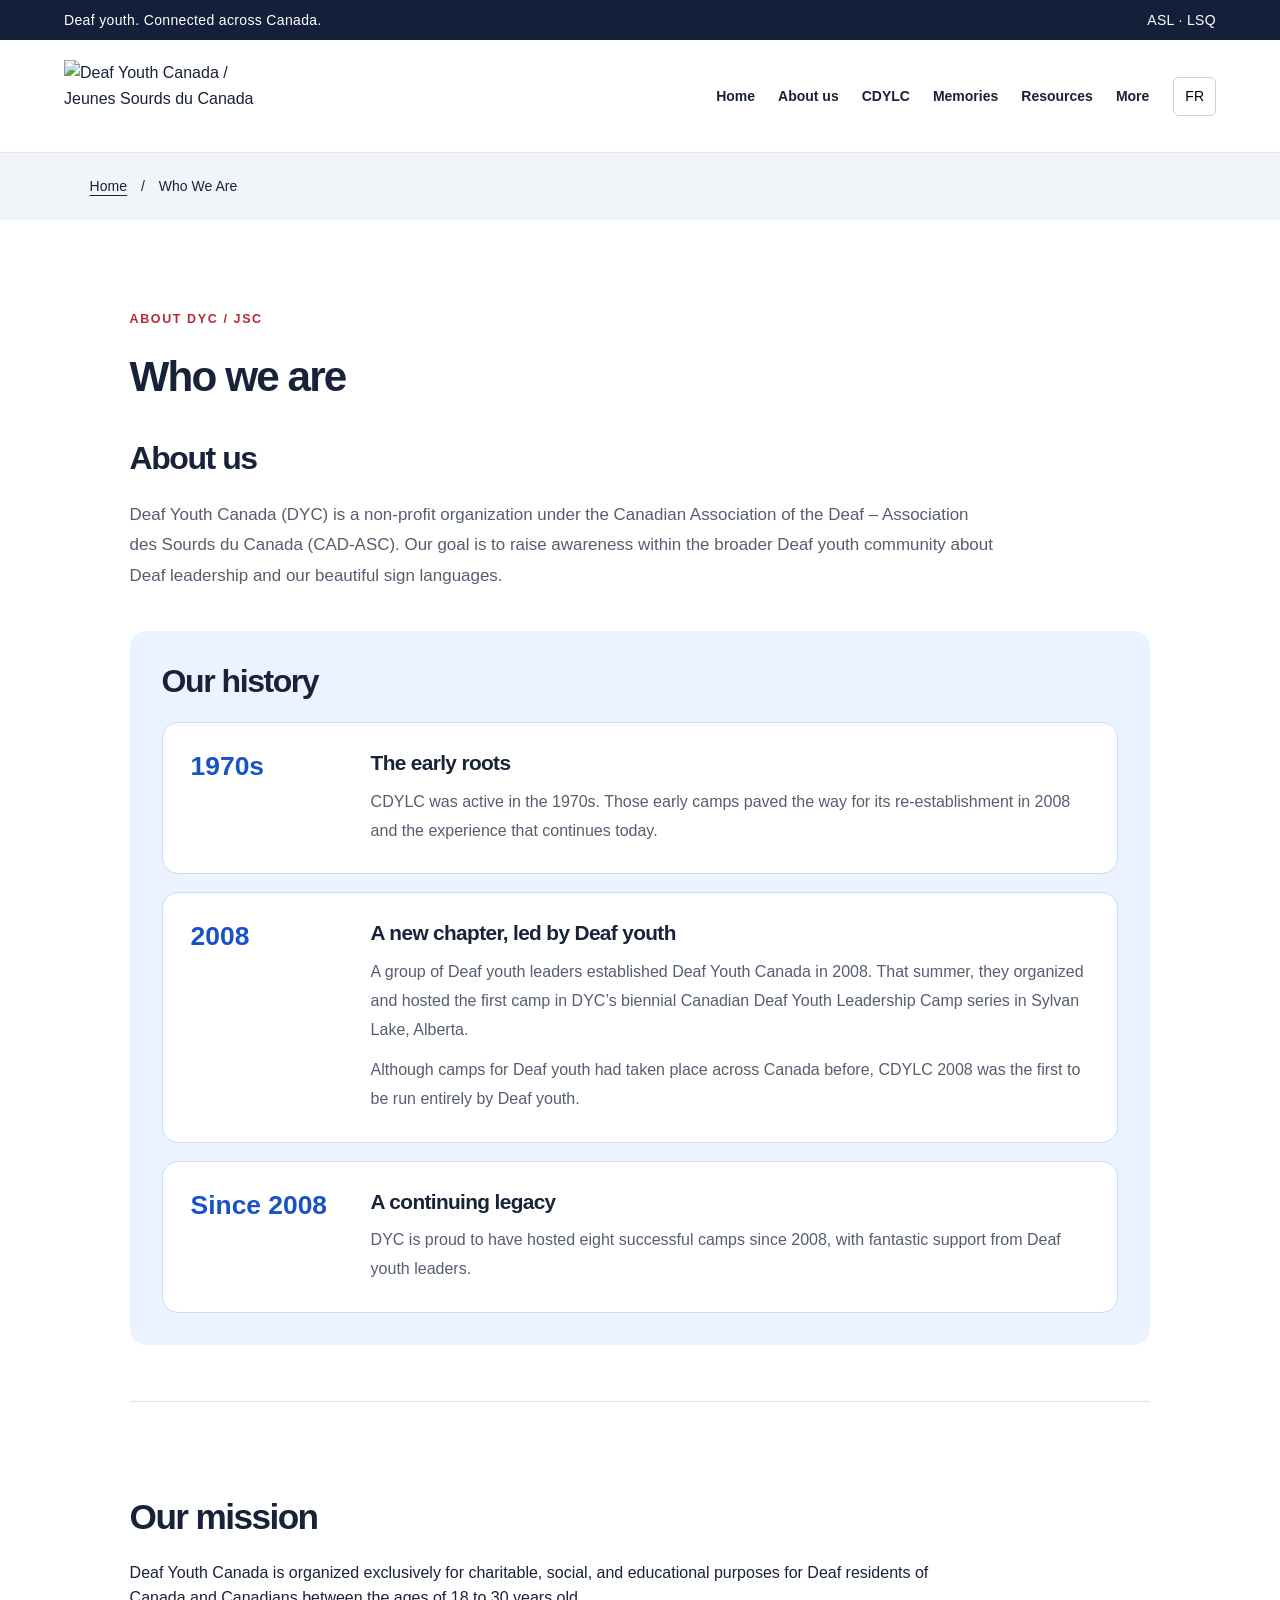
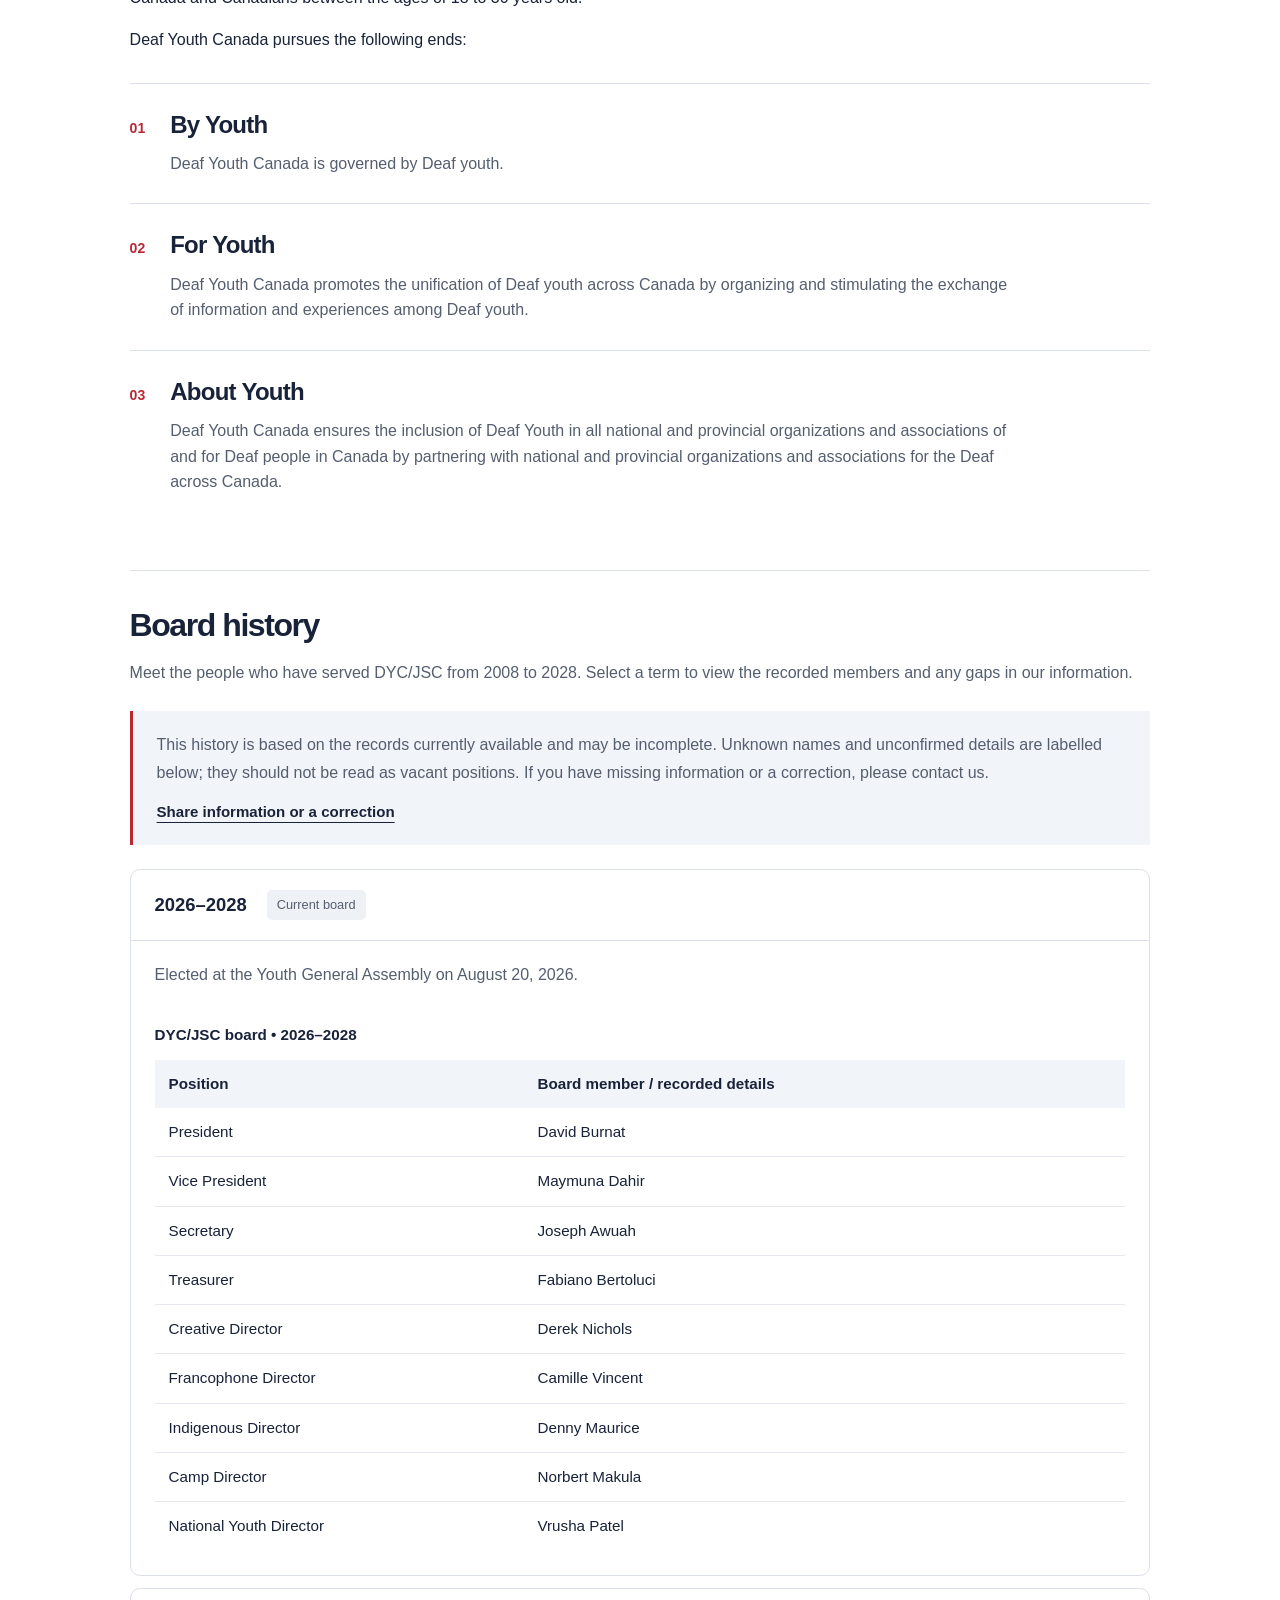
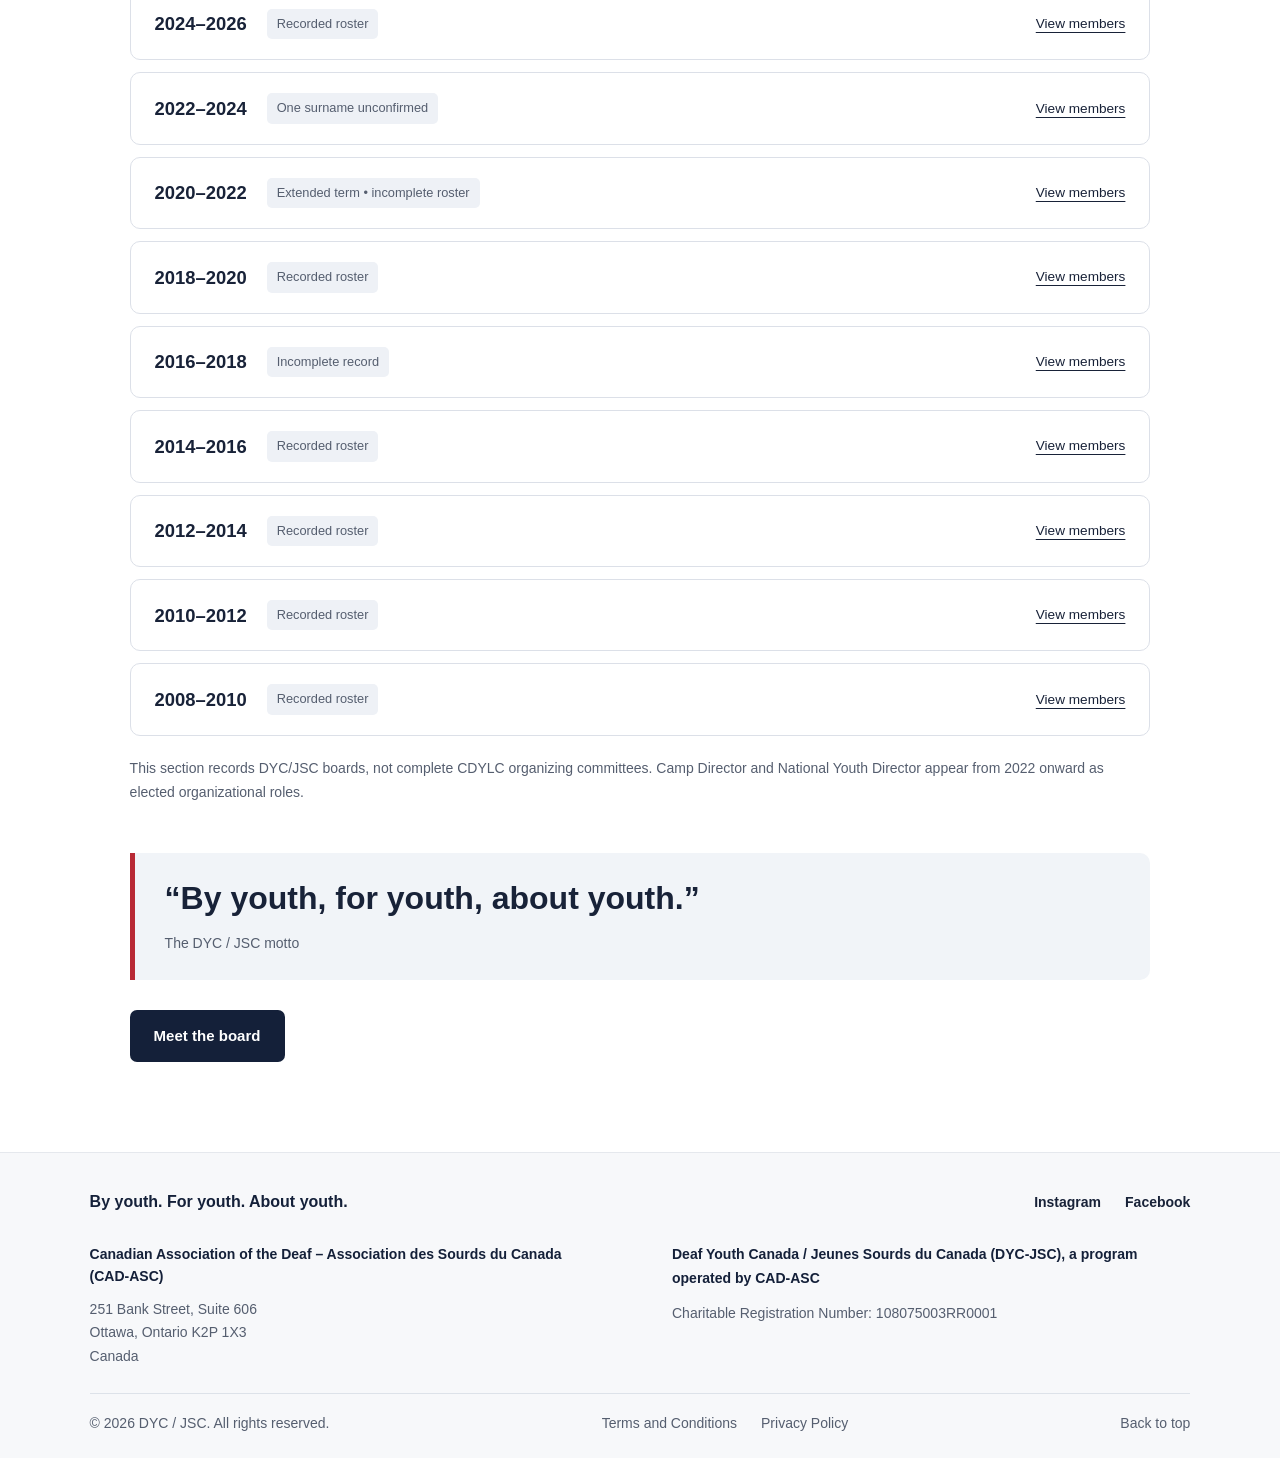
==== about.html @ a0d8c00a "Move mission above board history" ====
<!doctype html><html lang="en"><head><meta charset="utf-8"><meta name="viewport" content="width=device-width,initial-scale=1"><title>Who We Are | DYC / JSC</title><meta name="description" content="By youth. For youth. About youth. Connect with Deaf Youth Canada / Jeunes Sourds du Canada."><link rel="icon" type="image/png" href="favicon.png"><link rel="stylesheet" href="style.css?v=responsive-3"><script src="app.js" defer></script><link rel="stylesheet" href="board-history.css?v=1"></head><body data-title-en="Who We Are | DYC / JSC" data-title-fr="Qui nous sommes | DYC / JSC">
<a class="skip" href="#main" data-en="Skip to content" data-fr="Aller au contenu">Skip to content</a>
<div class="topline"><span data-en="Deaf youth. Connected across Canada." data-fr="Les jeunes Sourds. Unis partout au Canada.">Deaf youth. Connected across Canada.</span><span>ASL · LSQ</span></div>
<header><a class="brand" href="index.html" aria-label="DYC / JSC home"><img src="assets/logo.png" alt="Deaf Youth Canada / Jeunes Sourds du Canada" width="1013" height="347"></a><button class="menu" aria-expanded="false" aria-controls="nav" data-en="Menu" data-fr="Menu">Menu</button><nav id="nav"><a href="index.html" data-en="Home" data-fr="Accueil">Home</a><div class="about-dropdown"><button class="about-toggle" type="button" aria-expanded="false" aria-controls="about-submenu"><span data-en="About us" data-fr="À propos">About us</span></button><div id="about-submenu" class="about-submenu" hidden><a href="about.html" aria-current="page" data-en="Who We Are" data-fr="Qui nous sommes">Who We Are</a><a href="bylaws.html" data-en="Bylaws" data-fr="Règlements">Bylaws</a><a href="board.html" data-en="Board" data-fr="Conseil">Board</a></div></div><a href="cdylc.html" data-en="CDYLC" data-fr="CLJSC">CDYLC</a><a href="memories.html" data-en="Memories" data-fr="Souvenirs">Memories</a><a href="resources.html" data-en="Resources" data-fr="Ressources">Resources</a><div class="about-dropdown"><button class="about-toggle" type="button" aria-expanded="false" aria-controls="more-submenu"><span data-en="More" data-fr="Plus">More</span></button><div id="more-submenu" class="about-submenu" hidden><a href="get-involved.html" data-en="Get Involved" data-fr="Participer">Get Involved</a><a href="membership.html" data-en="Become a Member" data-fr="Devenir membre">Become a Member</a><a href="contact.html" data-en="Contact Us" data-fr="Nous joindre">Contact Us</a></div></div></nav><button id="language" aria-label="Afficher le site en français">FR</button></header>
<main id="main"><div class="breadcrumb"><a href="index.html" data-en="Home" data-fr="Accueil">Home</a><span aria-hidden="true">/</span><span data-en="Who We Are" data-fr="Qui nous sommes">Who We Are</span></div><section id="about" class="section who-page"><div class="section-heading"><p class="eyebrow" data-en="ABOUT DYC / JSC" data-fr="À PROPOS DE DYC / JSC">ABOUT DYC / JSC</p><h1 class="page-title" data-en="Who we are" data-fr="Qui nous sommes">Who we are</h1></div><section class="who-overview"><h2 data-en="About us" data-fr="À propos de nous">About us</h2><p data-en="Deaf Youth Canada (DYC) is a non-profit organization under the Canadian Association of the Deaf – Association des Sourds du Canada (CAD-ASC). Our goal is to raise awareness within the broader Deaf youth community about Deaf leadership and our beautiful sign languages." data-fr="Jeunes Sourds du Canada (JSC) est une organisation à but non lucratif rattachée à l’Association des Sourds du Canada – Canadian Association of the Deaf (ASC-CAD). Notre objectif est de sensibiliser la communauté des jeunes Sourds au leadership sourd et à nos belles langues des signes.">Deaf Youth Canada (DYC) is a non-profit organization under the Canadian Association of the Deaf – Association des Sourds du Canada (CAD-ASC). Our goal is to raise awareness within the broader Deaf youth community about Deaf leadership and our beautiful sign languages.</p></section><section class="who-history history-timeline"><h2 data-en="Our history" data-fr="Notre histoire">Our history</h2><div class="history-entries"><article class="history-entry"><div class="history-date" data-en="1970s" data-fr="Années 1970">1970s</div><div><h3 data-en="The early roots" data-fr="Les premières racines">The early roots</h3><p data-en="CDYLC was active in the 1970s. Those early camps paved the way for its re-establishment in 2008 and the experience that continues today." data-fr="Le CLJSC était actif dans les années 1970. Ces premiers camps ont ouvert la voie à son rétablissement en 2008 et à l’expérience qui se poursuit aujourd’hui.">CDYLC was active in the 1970s. Those early camps paved the way for its re-establishment in 2008 and the experience that continues today.</p></div></article><article class="history-entry"><div class="history-date" data-en="2008" data-fr="2008">2008</div><div><h3 data-en="A new chapter, led by Deaf youth" data-fr="Un nouveau chapitre, dirigé par les jeunes Sourds">A new chapter, led by Deaf youth</h3><p data-en="A group of Deaf youth leaders established Deaf Youth Canada in 2008. That summer, they organized and hosted the first camp in DYC’s biennial Canadian Deaf Youth Leadership Camp series in Sylvan Lake, Alberta." data-fr="Un groupe de jeunes leaders sourds a fondé Jeunes Sourds du Canada en 2008. Cet été-là, ils ont organisé et accueilli le premier camp de la série biennale du Camp de leadership des jeunes sourds du Canada de JSC à Sylvan Lake, en Alberta.">A group of Deaf youth leaders established Deaf Youth Canada in 2008. That summer, they organized and hosted the first camp in DYC’s biennial Canadian Deaf Youth Leadership Camp series in Sylvan Lake, Alberta.</p><p data-en="Although camps for Deaf youth had taken place across Canada before, CDYLC 2008 was the first to be run entirely by Deaf youth." data-fr="Bien que des camps pour les jeunes Sourds aient déjà eu lieu au Canada, le CLJSC 2008 a été le premier à être entièrement organisé par des jeunes Sourds.">Although camps for Deaf youth had taken place across Canada before, CDYLC 2008 was the first to be run entirely by Deaf youth.</p></div></article><article class="history-entry"><div class="history-date" data-en="Since 2008" data-fr="Depuis 2008">Since 2008</div><div><h3 data-en="A continuing legacy" data-fr="Un héritage qui se poursuit">A continuing legacy</h3><p data-en="DYC is proud to have hosted eight successful camps since 2008, with fantastic support from Deaf youth leaders." data-fr="JSC est fier d’avoir organisé huit camps réussis depuis 2008, avec le soutien fantastique de jeunes leaders sourds.">DYC is proud to have hosted eight successful camps since 2008, with fantastic support from Deaf youth leaders.</p></div></article></div></section><section id="mission" class="who-mission" aria-labelledby="mission-heading"><div class="mission-statement"><h2 id="mission-heading" data-en="Our mission" data-fr="Notre mission">Our mission</h2><p data-en="Deaf Youth Canada is organized exclusively for charitable, social, and educational purposes for Deaf residents of Canada and Canadians between the ages of 18 to 30 years old." data-fr="Les Jeunes Sourds du Canada est organisé exclusivement pour à des fins caritatives, sociales et éducatives pour les résidents sourds du Canada et les Canadiens âgés de 18 à 30 ans.">Deaf Youth Canada is organized exclusively for charitable, social, and educational purposes for Deaf residents of Canada and Canadians between the ages of 18 to 30 years old.</p><p data-en="Deaf Youth Canada pursues the following ends:" data-fr="Les Jeunes Sourds du Canada a comme objectifs les suivants :">Deaf Youth Canada pursues the following ends:</p></div><div class="mission-pillars"><article><span class="number">01</span><div><h3 data-en="By Youth" data-fr="Par les jeunes">By Youth</h3><p data-en="Deaf Youth Canada is governed by Deaf youth." data-fr="Jeunes Sourds du Canada est gouverné par les jeunes sourds.">Deaf Youth Canada is governed by Deaf youth.</p></div></article><article><span class="number">02</span><div><h3 data-en="For Youth" data-fr="Pour les jeunes">For Youth</h3><p data-en="Deaf Youth Canada promotes the unification of Deaf youth across Canada by organizing and stimulating the exchange of information and experiences among Deaf youth." data-fr="Jeunes Sourds du Canada encourage l’unification des jeunes sourds à travers le Canada en organisant et en stimulant l’échange d’informations et d’expériences chez les jeunes sourds.">Deaf Youth Canada promotes the unification of Deaf youth across Canada by organizing and stimulating the exchange of information and experiences among Deaf youth.</p></div></article><article><span class="number">03</span><div><h3 data-en="About Youth" data-fr="À propos des jeunes">About Youth</h3><p data-en="Deaf Youth Canada ensures the inclusion of Deaf Youth in all national and provincial organizations and associations of and for Deaf people in Canada by partnering with national and provincial organizations and associations for the Deaf across Canada." data-fr="Jeunes Sourds du Canada assure l’inclusion des jeunes sourds dans toutes les organisations et associations nationales et provinciales de et pour les personnes sourdes au Canada en s’associant avec des organisations et associations nationales et provinciales pour les sourds à travers le Canada.">Deaf Youth Canada ensures the inclusion of Deaf Youth in all national and provincial organizations and associations of and for Deaf people in Canada by partnering with national and provincial organizations and associations for the Deaf across Canada.</p></div></article></div></section><section id="board-history" class="board-history" aria-labelledby="board-history-heading"><h2 id="board-history-heading" data-en="Board history" data-fr="Historique du conseil">Board history</h2><p  data-en="Meet the people who have served DYC/JSC from 2008 to 2028. Select a term to view the recorded members and any gaps in our information." data-fr="Découvrez les personnes qui ont siégé au conseil de DYC/JSC de 2008 à 2028. Sélectionnez un mandat pour consulter les noms consignés et les renseignements manquants.">Meet the people who have served DYC/JSC from 2008 to 2028. Select a term to view the recorded members and any gaps in our information.</p><div class="board-history-note"><p  data-en="This history is based on the records currently available and may be incomplete. Unknown names and unconfirmed details are labelled below; they should not be read as vacant positions. If you have missing information or a correction, please contact us." data-fr="Cet historique repose sur les documents actuellement disponibles et peut être incomplet. Les noms inconnus et les détails à confirmer sont indiqués ci-dessous; ils ne signifient pas que les postes étaient vacants. Si vous avez des renseignements à ajouter ou une correction à proposer, veuillez nous joindre.">This history is based on the records currently available and may be incomplete. Unknown names and unconfirmed details are labelled below; they should not be read as vacant positions. If you have missing information or a correction, please contact us.</p><a class="text-link" href="contact.html" data-en="Share information or a correction" data-fr="Transmettre des renseignements ou une correction">Share information or a correction</a></div><div class="board-terms"><details class="board-term" open><summary><span class="board-term-year">2026–2028</span><span class="board-term-status" data-en="Current board" data-fr="Conseil actuel">Current board</span><span class="board-term-action" data-en="View members" data-fr="Voir les membres">View members</span></summary><div class="board-term-content"><p class="board-term-note" data-en="Elected at the Youth General Assembly on August 20, 2026." data-fr="Conseil élu à l’assemblée générale des jeunes du 20 août 2026.">Elected at the Youth General Assembly on August 20, 2026.</p><table><caption><span  data-en="DYC/JSC board • 2026–2028" data-fr="Conseil de DYC/JSC • 2026–2028">DYC/JSC board • 2026–2028</span></caption><thead><tr><th scope="col" data-en="Position" data-fr="Fonction">Position</th><th scope="col" data-en="Board member / recorded details" data-fr="Membre du conseil / renseignements consignés">Board member / recorded details</th></tr></thead><tbody><tr><th scope="row" data-en="President" data-fr="Présidence">President</th><td>David Burnat</td></tr><tr><th scope="row" data-en="Vice President" data-fr="Vice-présidence">Vice President</th><td>Maymuna Dahir</td></tr><tr><th scope="row" data-en="Secretary" data-fr="Secrétariat">Secretary</th><td>Joseph Awuah</td></tr><tr><th scope="row" data-en="Treasurer" data-fr="Trésorerie">Treasurer</th><td>Fabiano Bertoluci</td></tr><tr><th scope="row" data-en="Creative Director" data-fr="Direction de la création">Creative Director</th><td>Derek Nichols</td></tr><tr><th scope="row" data-en="Francophone Director" data-fr="Direction francophone">Francophone Director</th><td>Camille Vincent</td></tr><tr><th scope="row" data-en="Indigenous Director" data-fr="Direction autochtone">Indigenous Director</th><td>Denny Maurice</td></tr><tr><th scope="row" data-en="Camp Director" data-fr="Direction du camp">Camp Director</th><td>Norbert Makula</td></tr><tr><th scope="row" data-en="National Youth Director" data-fr="Direction nationale de la jeunesse">National Youth Director</th><td>Vrusha Patel</td></tr></tbody></table></div></details>
<details class="board-term"><summary><span class="board-term-year">2024–2026</span><span class="board-term-status" data-en="Recorded roster" data-fr="Composition consignée">Recorded roster</span><span class="board-term-action" data-en="View members" data-fr="Voir les membres">View members</span></summary><div class="board-term-content"><table><caption><span  data-en="DYC/JSC board • 2024–2026" data-fr="Conseil de DYC/JSC • 2024–2026">DYC/JSC board • 2024–2026</span></caption><thead><tr><th scope="col" data-en="Position" data-fr="Fonction">Position</th><th scope="col" data-en="Board member / recorded details" data-fr="Membre du conseil / renseignements consignés">Board member / recorded details</th></tr></thead><tbody><tr><th scope="row" data-en="President" data-fr="Présidence">President</th><td>Michael J. Samakayi</td></tr><tr><th scope="row" data-en="Vice President" data-fr="Vice-présidence">Vice President</th><td>Roman Skliar</td></tr><tr><th scope="row" data-en="Secretary" data-fr="Secrétariat">Secretary</th><td>Kari McMinn</td></tr><tr><th scope="row" data-en="Treasurer" data-fr="Trésorerie">Treasurer</th><td>Dawn-Rayne Pachanos</td></tr><tr><th scope="row" data-en="Creative Director" data-fr="Direction de la création">Creative Director</th><td>Kristina Duong</td></tr><tr><th scope="row" data-en="Francophone Director" data-fr="Direction francophone">Francophone Director</th><td>Rosalie Labelle</td></tr><tr><th scope="row" data-en="Indigenous Director" data-fr="Direction autochtone">Indigenous Director</th><td>Chad Wolfe</td></tr><tr><th scope="row" data-en="Camp Director" data-fr="Direction du camp">Camp Director</th><td>David Burnat</td></tr><tr><th scope="row" data-en="National Youth Director" data-fr="Direction nationale de la jeunesse">National Youth Director</th><td>Lenesha Hall</td></tr></tbody></table></div></details>
<details class="board-term"><summary><span class="board-term-year">2022–2024</span><span class="board-term-status" data-en="One surname unconfirmed" data-fr="Un nom de famille à confirmer">One surname unconfirmed</span><span class="board-term-action" data-en="View members" data-fr="Voir les membres">View members</span></summary><div class="board-term-content"><p class="board-term-note" data-en="Elected at the Youth General Assembly held in two parts on July 29 and August 28, 2022. Jenny H.’s full surname remains unconfirmed in the election record reviewed." data-fr="Conseil élu à l’assemblée générale des jeunes tenue en deux parties, les 29 juillet et 28 août 2022. Le nom de famille complet de Jenny H. reste à confirmer dans le compte rendu électoral consulté.">Elected at the Youth General Assembly held in two parts on July 29 and August 28, 2022. Jenny H.’s full surname remains unconfirmed in the election record reviewed.</p><table><caption><span  data-en="DYC/JSC board • 2022–2024" data-fr="Conseil de DYC/JSC • 2022–2024">DYC/JSC board • 2022–2024</span></caption><thead><tr><th scope="col" data-en="Position" data-fr="Fonction">Position</th><th scope="col" data-en="Board member / recorded details" data-fr="Membre du conseil / renseignements consignés">Board member / recorded details</th></tr></thead><tbody><tr><th scope="row" data-en="President" data-fr="Présidence">President</th><td>Dawn-Rayne Pachanos</td></tr><tr><th scope="row" data-en="Vice President" data-fr="Vice-présidence">Vice President</th><td>Judyta Szacilowski</td></tr><tr><th scope="row" data-en="Secretary" data-fr="Secrétariat">Secretary</th><td  data-en="Jenny H. — full surname unknown" data-fr="Jenny H. — nom de famille complet inconnu">Jenny H. — full surname unknown</td></tr><tr><th scope="row" data-en="Treasurer" data-fr="Trésorerie">Treasurer</th><td>Kamil Burnat</td></tr><tr><th scope="row" data-en="Creative Director" data-fr="Direction de la création">Creative Director</th><td>Carlisle Robinson</td></tr><tr><th scope="row" data-en="Francophone Director" data-fr="Direction francophone">Francophone Director</th><td>Jeremy Locas</td></tr><tr><th scope="row" data-en="Indigenous Director" data-fr="Direction autochtone">Indigenous Director</th><td>Harley Thunder</td></tr><tr><th scope="row" data-en="Camp Director" data-fr="Direction du camp">Camp Director</th><td>Justyna Grela</td></tr><tr><th scope="row" data-en="National Youth Director" data-fr="Direction nationale de la jeunesse">National Youth Director</th><td>Stephanie Lamy-Therrien</td></tr></tbody></table></div></details>
<details class="board-term"><summary><span class="board-term-year">2020–2022</span><span class="board-term-status" data-en="Extended term • incomplete roster" data-fr="Mandat prolongé • liste incomplète">Extended term • incomplete roster</span><span class="board-term-action" data-en="View members" data-fr="Voir les membres">View members</span></summary><div class="board-term-content"><p class="board-term-note" data-en="The 2018 board’s term was extended in June 2020 after the camp was postponed during COVID-19. These are documented changes, not a newly elected 2020 roster. The 2022 summary mentions five active directors and one inactive director without restating every name." data-fr="Le mandat du conseil élu en 2018 a été prolongé en juin 2020 après le report du camp pendant la pandémie de COVID-19. Il s’agit de changements documentés, et non d’un nouveau conseil élu en 2020. Le résumé de 2022 mentionne cinq membres actifs et une membre inactive sans reprendre tous les noms.">The 2018 board’s term was extended in June 2020 after the camp was postponed during COVID-19. These are documented changes, not a newly elected 2020 roster. The 2022 summary mentions five active directors and one inactive director without restating every name.</p><table><caption><span  data-en="DYC/JSC board • 2020–2022" data-fr="Conseil de DYC/JSC • 2020–2022">DYC/JSC board • 2020–2022</span></caption><thead><tr><th scope="col" data-en="Position" data-fr="Fonction">Position</th><th scope="col" data-en="Board member / recorded details" data-fr="Membre du conseil / renseignements consignés">Board member / recorded details</th></tr></thead><tbody><tr><th scope="row" data-en="Francophone Director" data-fr="Direction francophone">Francophone Director</th><td  data-en="Rosalie Labelle — resigned July 2020" data-fr="Rosalie Labelle — démission en juillet 2020">Rosalie Labelle — resigned July 2020</td></tr><tr><th scope="row" data-en="Interim Vice President" data-fr="Vice-présidence par intérim">Interim Vice President</th><td  data-en="Evan Husack — appointed October 20, 2021" data-fr="Evan Husack — nomination le 20 octobre 2021">Evan Husack — appointed October 20, 2021</td></tr><tr><th scope="row" data-en="LSQ Director" data-fr="Direction LSQ">LSQ Director</th><td  data-en="Caitlin Haist — recorded as inactive; resigned before CDYLC 2022" data-fr="Caitlin Haist — indiquée comme inactive; démission avant le CLJSC 2022">Caitlin Haist — recorded as inactive; resigned before CDYLC 2022</td></tr><tr><th scope="row" data-en="Other board members" data-fr="Autres membres du conseil">Other board members</th><td  data-en="Full active roster not confirmed in the available summary" data-fr="Liste complète des membres actifs non confirmée dans le résumé disponible">Full active roster not confirmed in the available summary</td></tr></tbody></table></div></details>
<details class="board-term"><summary><span class="board-term-year">2018–2020</span><span class="board-term-status" data-en="Recorded roster" data-fr="Composition consignée">Recorded roster</span><span class="board-term-action" data-en="View members" data-fr="Voir les membres">View members</span></summary><div class="board-term-content"><p class="board-term-note" data-en="Elected at the July 2018 Youth General Meeting during CDYLC in Saskatchewan." data-fr="Conseil élu à l’assemblée générale des jeunes de juillet 2018, pendant le CLJSC en Saskatchewan.">Elected at the July 2018 Youth General Meeting during CDYLC in Saskatchewan.</p><table><caption><span  data-en="DYC/JSC board • 2018–2020" data-fr="Conseil de DYC/JSC • 2018–2020">DYC/JSC board • 2018–2020</span></caption><thead><tr><th scope="col" data-en="Position" data-fr="Fonction">Position</th><th scope="col" data-en="Board member / recorded details" data-fr="Membre du conseil / renseignements consignés">Board member / recorded details</th></tr></thead><tbody><tr><th scope="row" data-en="President" data-fr="Présidence">President</th><td>Kamil Burnat</td></tr><tr><th scope="row" data-en="Vice President" data-fr="Vice-présidence">Vice President</th><td>Wyatt Scott</td></tr><tr><th scope="row" data-en="Secretary" data-fr="Secrétariat">Secretary</th><td>Stephanie Lamy-Therrien</td></tr><tr><th scope="row" data-en="Treasurer" data-fr="Trésorerie">Treasurer</th><td>Michelle Chung</td></tr><tr><th scope="row" data-en="Public Relations Director" data-fr="Direction des relations publiques">Public Relations Director</th><td>Kashif Ahmed Bin Arif</td></tr><tr><th scope="row" data-en="Francophone Director" data-fr="Direction francophone">Francophone Director</th><td>Rosalie Labelle</td></tr></tbody></table></div></details>
<details class="board-term"><summary><span class="board-term-year">2016–2018</span><span class="board-term-status" data-en="Incomplete record" data-fr="Renseignements incomplets">Incomplete record</span><span class="board-term-action" data-en="View members" data-fr="Voir les membres">View members</span></summary><div class="board-term-content"><p class="board-term-note" data-en="The early-term presidency and remaining officers have not yet been securely identified. Unknown does not mean that a position was vacant." data-fr="La présidence du début du mandat et les autres membres du conseil n’ont pas encore été identifiés avec certitude. Un nom inconnu ne signifie pas que le poste était vacant.">The early-term presidency and remaining officers have not yet been securely identified. Unknown does not mean that a position was vacant.</p><table><caption><span  data-en="DYC/JSC board • 2016–2018" data-fr="Conseil de DYC/JSC • 2016–2018">DYC/JSC board • 2016–2018</span></caption><thead><tr><th scope="col" data-en="Position" data-fr="Fonction">Position</th><th scope="col" data-en="Board member / recorded details" data-fr="Membre du conseil / renseignements consignés">Board member / recorded details</th></tr></thead><tbody><tr><th scope="row" data-en="President" data-fr="Présidence">President</th><td  data-en="Unknown — earlier part of the term, before February 2017" data-fr="Nom inconnu — début du mandat, avant février 2017">Unknown — earlier part of the term, before February 2017</td></tr><tr><th scope="row" data-en="President" data-fr="Présidence">President</th><td  data-en="Willow Schultz — February 2017 to July 2018" data-fr="Willow Schultz — de février 2017 à juillet 2018">Willow Schultz — February 2017 to July 2018</td></tr><tr><th scope="row" data-en="Secretary" data-fr="Secrétariat">Secretary</th><td  data-en="Wyatt Scott — service recorded beginning in 2016" data-fr="Wyatt Scott — fonctions consignées à partir de 2016">Wyatt Scott — service recorded beginning in 2016</td></tr><tr><th scope="row" data-en="Other board members" data-fr="Autres membres du conseil">Other board members</th><td  data-en="Unknown — names and positions not yet confirmed" data-fr="Noms inconnus — noms et fonctions à confirmer">Unknown — names and positions not yet confirmed</td></tr></tbody></table></div></details>
<details class="board-term"><summary><span class="board-term-year">2014–2016</span><span class="board-term-status" data-en="Recorded roster" data-fr="Composition consignée">Recorded roster</span><span class="board-term-action" data-en="View members" data-fr="Voir les membres">View members</span></summary><div class="board-term-content"><p class="board-term-note" data-en="This six-person roster follows the archived official DYC board page for 2014–2016." data-fr="Cette liste de six personnes suit la page officielle archivée du conseil de DYC pour 2014–2016.">This six-person roster follows the archived official DYC board page for 2014–2016.</p><table><caption><span  data-en="DYC/JSC board • 2014–2016" data-fr="Conseil de DYC/JSC • 2014–2016">DYC/JSC board • 2014–2016</span></caption><thead><tr><th scope="col" data-en="Position" data-fr="Fonction">Position</th><th scope="col" data-en="Board member / recorded details" data-fr="Membre du conseil / renseignements consignés">Board member / recorded details</th></tr></thead><tbody><tr><th scope="row" data-en="President" data-fr="Présidence">President</th><td>Rylyn Lennox</td></tr><tr><th scope="row" data-en="Vice President" data-fr="Vice-présidence">Vice President</th><td>Jonathan Poulin-Desbiens</td></tr><tr><th scope="row" data-en="Secretary" data-fr="Secrétariat">Secretary</th><td>Colin Pearson</td></tr><tr><th scope="row" data-en="Treasurer" data-fr="Trésorerie">Treasurer</th><td>Graham Forsey</td></tr><tr><th scope="row" data-en="LSQ Outreach" data-fr="Rayonnement LSQ">LSQ Outreach</th><td>Jacinthe Gravel</td></tr><tr><th scope="row" data-en="Past President" data-fr="Présidence sortante">Past President</th><td>Christy Jeffery</td></tr></tbody></table></div></details>
<details class="board-term"><summary><span class="board-term-year">2012–2014</span><span class="board-term-status" data-en="Recorded roster" data-fr="Composition consignée">Recorded roster</span><span class="board-term-action" data-en="View members" data-fr="Voir les membres">View members</span></summary><div class="board-term-content"><p class="board-term-note" data-en="Historical names are retained as recorded: the 2008–2010 record uses “Amoretta Bartlett”; the 2012–2014 roster uses “Amorena Bartlett”." data-fr="Les noms historiques sont conservés tels qu’ils figurent dans les documents : « Amoretta Bartlett » pour 2008–2010 et « Amorena Bartlett » pour 2012–2014.">Historical names are retained as recorded: the 2008–2010 record uses “Amoretta Bartlett”; the 2012–2014 roster uses “Amorena Bartlett”.</p><table><caption><span  data-en="DYC/JSC board • 2012–2014" data-fr="Conseil de DYC/JSC • 2012–2014">DYC/JSC board • 2012–2014</span></caption><thead><tr><th scope="col" data-en="Position" data-fr="Fonction">Position</th><th scope="col" data-en="Board member / recorded details" data-fr="Membre du conseil / renseignements consignés">Board member / recorded details</th></tr></thead><tbody><tr><th scope="row" data-en="President" data-fr="Présidence">President</th><td>Christy Elliott</td></tr><tr><th scope="row" data-en="Vice President" data-fr="Vice-présidence">Vice President</th><td>Andrea Boundridge</td></tr><tr><th scope="row" data-en="Secretary" data-fr="Secrétariat">Secretary</th><td>Amorena Bartlett</td></tr><tr><th scope="row" data-en="Treasurer" data-fr="Trésorerie">Treasurer</th><td>Ryan Parkinson</td></tr><tr><th scope="row" data-en="Director of Public Relations" data-fr="Direction des relations publiques">Director of Public Relations</th><td>Michael Zagozdzon</td></tr><tr><th scope="row" data-en="Director of Francophones" data-fr="Direction des francophones">Director of Francophones</th><td>Rachel Filion</td></tr><tr><th scope="row" data-en="Past President" data-fr="Présidence sortante">Past President</th><td>Vance Youngs</td></tr></tbody></table></div></details>
<details class="board-term"><summary><span class="board-term-year">2010–2012</span><span class="board-term-status" data-en="Recorded roster" data-fr="Composition consignée">Recorded roster</span><span class="board-term-action" data-en="View members" data-fr="Voir les membres">View members</span></summary><div class="board-term-content"><table><caption><span  data-en="DYC/JSC board • 2010–2012" data-fr="Conseil de DYC/JSC • 2010–2012">DYC/JSC board • 2010–2012</span></caption><thead><tr><th scope="col" data-en="Position" data-fr="Fonction">Position</th><th scope="col" data-en="Board member / recorded details" data-fr="Membre du conseil / renseignements consignés">Board member / recorded details</th></tr></thead><tbody><tr><th scope="row" data-en="President" data-fr="Présidence">President</th><td>Vance Youngs</td></tr><tr><th scope="row" data-en="Vice President" data-fr="Vice-présidence">Vice President</th><td>Christy Elliott</td></tr><tr><th scope="row" data-en="Treasurer" data-fr="Trésorerie">Treasurer</th><td>David McGregor</td></tr><tr><th scope="row" data-en="Secretary" data-fr="Secrétariat">Secretary</th><td>Cynthia Benoit</td></tr><tr><th scope="row" data-en="Public Relations" data-fr="Relations publiques">Public Relations</th><td>Krishna Madaparthi</td></tr></tbody></table></div></details>
<details class="board-term"><summary><span class="board-term-year">2008–2010</span><span class="board-term-status" data-en="Recorded roster" data-fr="Composition consignée">Recorded roster</span><span class="board-term-action" data-en="View members" data-fr="Voir les membres">View members</span></summary><div class="board-term-content"><p class="board-term-note" data-en="Founding-era board. The first general meeting was held on July 19, 2008, in Sylvan Lake, Alberta." data-fr="Conseil de la période fondatrice. La première assemblée générale a eu lieu le 19 juillet 2008 à Sylvan Lake, en Alberta.">Founding-era board. The first general meeting was held on July 19, 2008, in Sylvan Lake, Alberta.</p><table><caption><span  data-en="DYC/JSC board • 2008–2010" data-fr="Conseil de DYC/JSC • 2008–2010">DYC/JSC board • 2008–2010</span></caption><thead><tr><th scope="col" data-en="Position" data-fr="Fonction">Position</th><th scope="col" data-en="Board member / recorded details" data-fr="Membre du conseil / renseignements consignés">Board member / recorded details</th></tr></thead><tbody><tr><th scope="row" data-en="President" data-fr="Présidence">President</th><td>Maud Girault</td></tr><tr><th scope="row" data-en="Vice President" data-fr="Vice-présidence">Vice President</th><td>Vance Youngs</td></tr><tr><th scope="row" data-en="Treasurer" data-fr="Trésorerie">Treasurer</th><td>Michael Stewart</td></tr><tr><th scope="row" data-en="Secretary" data-fr="Secrétariat">Secretary</th><td>Amoretta Bartlett</td></tr><tr><th scope="row" data-en="Public Relations" data-fr="Relations publiques">Public Relations</th><td>Erin Pranzl</td></tr><tr><th scope="row" data-en="LSQ Director" data-fr="Direction LSQ">LSQ Director</th><td>Julie Lafleur</td></tr><tr><th scope="row" data-en="CAD Representative" data-fr="Représentation auprès de l’ASC">CAD Representative</th><td>Megan Youngs</td></tr><tr><th scope="row" data-en="CDSA Representative" data-fr="Représentation auprès de l’ASSC">CDSA Representative</th><td>Roni McCarthy</td></tr><tr><th scope="row" data-en="CCSD Representative" data-fr="Représentation auprès de la SCSC">CCSD Representative</th><td  data-en="Vacant" data-fr="Poste vacant">Vacant</td></tr></tbody></table></div></details></div><p class="board-history-scope" data-en="This section records DYC/JSC boards, not complete CDYLC organizing committees. Camp Director and National Youth Director appear from 2022 onward as elected organizational roles." data-fr="Cette section présente les conseils de DYC/JSC, et non les comités organisateurs complets du CLJSC. La direction du camp et la direction nationale de la jeunesse y figurent à partir de 2022 à titre de fonctions élues de l’organisation.">This section records DYC/JSC boards, not complete CDYLC organizing committees. Camp Director and National Youth Director appear from 2022 onward as elected organizational roles.</p></section><blockquote class="who-motto"><p data-en="“By youth, for youth, about youth.”" data-fr="« Par les jeunes, pour les jeunes et à propos des jeunes. »">“By youth, for youth, about youth.”</p><cite data-en="The DYC / JSC motto" data-fr="La devise de DYC / JSC">The DYC / JSC motto</cite></blockquote><div class="actions"><a class="button navy" href="board.html" data-en="Meet the board" data-fr="Notre conseil">Meet the board</a></div></section></main>
<footer class="site-footer"><div class="footer-inner"><div class="footer-main"><div class="footer-identity"><p data-en="By youth. For youth. About youth." data-fr="Par, pour et à propos des jeunes.">By youth. For youth. About youth.</p><div class="footer-organization"><p class="footer-parent"><a class="cad-link" href="https://cad-asc.ca/">Canadian Association of the Deaf – Association des Sourds du Canada (CAD-ASC)</a></p><address class="footer-address"><span data-en="251 Bank Street, Suite 606" data-fr="251, rue Bank, bureau 606">251 Bank Street, Suite 606</span><br><span data-en="Ottawa, Ontario K2P 1X3" data-fr="Ottawa (Ontario) K2P 1X3">Ottawa, Ontario K2P 1X3</span><br>Canada</address><p class="charitable-registration"><span data-en="Deaf Youth Canada / Jeunes Sourds du Canada (DYC-JSC), a program operated by CAD-ASC" data-fr="Deaf Youth Canada / Jeunes Sourds du Canada (DYC-JSC), un programme géré par CAD-ASC">Deaf Youth Canada / Jeunes Sourds du Canada (DYC-JSC), a program operated by CAD-ASC</span><br><span data-en="Charitable Registration Number: 108075003RR0001" data-fr="Numéro d’enregistrement d’organisme de bienfaisance : 108075003RR0001">Charitable Registration Number: 108075003RR0001</span></p></div></div><div class="social-links" aria-label="Social media"><a href="https://www.instagram.com/dyc_jsc/" target="_blank" rel="noopener noreferrer">Instagram</a><a href="https://www.facebook.com/dyc.jsc/" target="_blank" rel="noopener noreferrer">Facebook</a></div></div><div class="footer-bottom"><span data-en="© 2026 DYC / JSC. All rights reserved." data-fr="© 2026 DYC / JSC. Tous droits réservés.">© 2026 DYC / JSC. All rights reserved.</span><div class="footer-policy-links"><a href="terms.html" data-en="Terms and Conditions" data-fr="Conditions d’utilisation">Terms and Conditions</a><a href="privacy.html" data-en="Privacy Policy" data-fr="Politique de confidentialité">Privacy Policy</a></div><a href="#" data-en="Back to top" data-fr="Retour en haut">Back to top</a></div></div></footer></body></html>
---- style.css ----
:root{--navy:#142039;--red:#b82935;--yellow:#ffdc60;--ink:#182238;--muted:#555e6f;--light:#f1f4f8}*{box-sizing:border-box}html{scroll-behavior:smooth;scroll-padding-top:110px}body{margin:0;color:var(--ink);background:#fff;font-family:Arial,Helvetica,sans-serif;font-size:16px;line-height:1.6}a{color:inherit}button{font:inherit;cursor:pointer}a,button{-webkit-tap-highlight-color:transparent}a:focus-visible,button:focus-visible{outline:3px solid #2472d6;outline-offset:5px}.skip{position:fixed;top:-80px;padding:15px;background:white;z-index:10}.skip:focus{top:0}.topline{background:var(--navy);color:#fff;padding:9px 5%;display:flex;justify-content:space-between;font-size:.875rem;letter-spacing:.025em}header{position:sticky;top:0;z-index:5;display:flex;align-items:center;gap:24px;padding:20px 5%;background:rgba(255,255,255,.98);border-bottom:1px solid #e5e8ed}.brand{display:flex;gap:15px;align-items:center;text-decoration:none;flex-shrink:0}.brand strong{font-size:1.65rem;letter-spacing:-1px}.brand strong span{color:var(--red)}.brand small{font-size:.75rem;line-height:1.35;border-left:1px solid #ccd0d9;padding-left:15px}nav{display:flex;gap:23px;align-items:center;margin-left:auto}nav a{text-decoration:none;font-size:.875rem;font-weight:bold}nav a:hover,.text-link:hover{color:var(--red)}.nav-contact{border-bottom:2px solid var(--red);padding:8px 0}#language{background:none;border:1px solid #cbd0da;border-radius:6px;padding:7px 11px;font-size:.875rem}.menu{display:none}.hero{display:grid;grid-template-columns:1fr 1fr;max-width:1500px;margin:auto;padding:64px 5% 66px;gap:5%}.eyebrow{font-size:.78rem;letter-spacing:.13em;font-weight:800;color:var(--red);margin:0 0 23px}h1{font-size:clamp(3.2rem,5.3vw,5.6rem);letter-spacing:-.055em;line-height:1.06;margin:0 0 24px;font-weight:800}h1 em{font-style:normal;color:var(--red)}.intro{font-size:1.12rem;line-height:1.7;max-width:445px;color:var(--muted)}.actions{display:flex;gap:24px;align-items:center;flex-wrap:wrap;margin-top:30px}.button{padding:14px 24px;border-radius:7px;text-decoration:none;display:inline-block;font-size:.94rem;font-weight:bold;transition:transform .2s}.button:hover{transform:translateY(-2px)}.red{background:var(--red);color:white}.navy{background:var(--navy);color:white}.yellow{background:var(--yellow);color:var(--navy)}.text-link{font-size:.94rem;font-weight:bold;text-underline-offset:5px}.hero-note{display:flex;align-items:center;gap:12px;margin-top:40px;font-size:.875rem;color:var(--muted)}.short-line{width:30px;height:3px;background:var(--red)}.hero-image{margin:0;position:relative;border-radius:100px 14px 14px 14px;overflow:hidden;min-height:520px;background:var(--navy)}.hero-image>img{width:100%;height:100%;position:absolute;object-fit:cover;object-position:54% center}.hero-image:after{content:'';position:absolute;inset:0;background:linear-gradient(transparent 30%,rgba(8,19,40,.92))}figcaption{position:absolute;bottom:30px;left:32px;right:24px;color:white;z-index:1}figcaption>span{font-size:.72rem;letter-spacing:.1em;font-weight:bold;color:var(--yellow)}figcaption strong{display:block;font-size:2.1rem;line-height:1.16;letter-spacing:-.025em;margin:13px 0}figcaption small{font-size:.75rem;color:#e0e5ee}.photo-tag{position:absolute;top:24px;right:20px;background:var(--yellow);color:var(--navy);padding:15px 18px;transform:rotate(5deg);font-size:.75rem;line-height:1.5;z-index:1}.photo-tag b{font-size:.95rem}.identity-strip{background:var(--navy);color:white;display:flex;justify-content:space-around;gap:20px;padding:24px 5%;font-weight:bold;font-size:.94rem}.identity-strip span+span{border-left:1px solid #536078;padding-left:5%}.section{padding:90px 7%;scroll-margin-top:0}.section-heading{max-width:780px}.section-heading>p:last-child{max-width:650px;color:var(--muted);font-size:1.06rem}h2{font-size:clamp(2.1rem,3.3vw,3.4rem);line-height:1.13;letter-spacing:-.045em;margin:0 0 23px}h3{line-height:1.18;letter-spacing:-.03em}.pillars{display:grid;grid-template-columns:repeat(3,1fr);gap:22px;margin:40px 0}.pillars article{padding:29px;background:var(--light);border-radius:12px;border-top:4px solid var(--navy)}.pillars article:nth-child(2){border-color:var(--red)}.pillars article:nth-child(3){border-color:var(--yellow)}.number{font-size:.875rem;color:var(--muted);font-weight:bold}.pillars h3{font-size:1.75rem;margin:25px 0 13px}.pillars p{color:var(--muted);margin:0}.affiliation{display:flex;gap:22px;align-items:center;padding:22px 0;border-top:1px solid #dce0e8}.affiliation-mark{font-weight:900;line-height:1.15;font-size:1.4rem;color:var(--red);border-right:1px solid #dce0e8;padding-right:22px}.affiliation p{margin:5px 0 0;color:var(--muted);font-size:.94rem}.community{background:var(--light)}.camp-grid{display:grid;grid-template-columns:1.05fr 1fr;gap:6%;margin-top:40px;align-items:center}.camp-grid>img{width:100%;aspect-ratio:1.3;object-fit:cover;border-radius:12px}.label{font-size:.8rem;color:var(--red);font-weight:bold;letter-spacing:.12em}.camp-grid h3{font-size:2.5rem;margin:18px 0}.camp-grid p{color:var(--muted)}.camp-grid .text-link{display:block;margin-top:23px}.role-grid{display:grid;grid-template-columns:repeat(3,1fr);gap:0 28px;margin-top:35px}.role-grid>div{padding:20px 0;border-bottom:1px solid #dce0e8;font-weight:bold}.resources{display:grid;grid-template-columns:1fr 1.5fr;gap:7%;background:var(--light)}.resource-links a{display:block;padding:23px 0;text-decoration:none;border-bottom:1px solid #cbd1dc}.resource-links a:first-child{padding-top:0}.resource-links strong{font-size:1.25rem}.resource-links span{display:block;margin-top:7px;color:var(--muted)}.resource-links a:hover strong{text-decoration:underline;text-underline-offset:4px}.contact{background:var(--navy);color:white;display:grid;grid-template-columns:1.2fr 1fr;gap:8%;align-items:center}.contact .eyebrow{color:var(--yellow)}.contact p:not(.eyebrow){max-width:470px;color:#d6ddea}.contact-action{display:flex;align-items:flex-start;flex-direction:column;gap:24px}.email{font-size:clamp(1.4rem,2.4vw,2.4rem);text-underline-offset:9px}.contact-action>span{font-size:.875rem;color:#d6ddea}footer{padding:40px 7% 20px}footer img{width:240px;height:auto;display:block}footer p{font-size:.875rem;color:var(--muted)}.footer-bottom{border-top:1px solid #ddd;display:flex;justify-content:space-between;gap:20px;padding-top:20px;font-size:.875rem;color:var(--muted)}@media(min-width:1500px){.section:not(.who-page):not(.policy-page){padding-left:max(7%,calc((100% - 1290px)/2));padding-right:max(7%,calc((100% - 1290px)/2))}.section.who-page,.section.policy-page{padding-left:64px;padding-right:64px}.topline,header,.breadcrumb,.identity-strip{padding-left:max(5%,calc((100% - 1290px)/2));padding-right:max(5%,calc((100% - 1290px)/2))}}@media(max-width:1100px){.brand small{display:none}nav{gap:17px}.hero{gap:30px}.hero-image{min-height:480px}.actions{gap:16px}.section{padding:65px 5%}}@media(max-width:760px){header{padding:16px 5%;gap:14px;flex-wrap:wrap}.brand strong{font-size:1.4rem}.menu{display:block;margin-left:auto;border:0;background:var(--light);padding:7px 10px;border-radius:5px}nav{display:none;order:3;width:100%;margin:0;flex-direction:column;align-items:stretch;gap:0}nav.open{display:flex}nav a{padding:12px 0}.topline{font-size:.75rem}.hero{grid-template-columns:1fr;padding-top:38px;gap:35px}h1{font-size:3.5rem}.hero-image{min-height:390px;border-radius:45px 12px 12px 12px}.hero-note{margin-top:27px}.identity-strip{display:grid;grid-template-columns:1fr 1fr;text-align:center;padding:23px 5%;font-size:.8rem}.identity-strip span+span{border:0;padding:0}.section{padding:55px 6%}.pillars,.camp-grid,.resources,.contact{grid-template-columns:1fr}.pillars{gap:16px}.pillars article{padding:23px}.pillars h3{margin-top:12px}.camp-grid{gap:28px}.camp-grid h3{font-size:2rem}.role-grid{grid-template-columns:1fr 1fr;gap:0 20px}.role-grid>div{font-size:.94rem}.contact-action{margin-top:24px}.footer-bottom{flex-direction:column;gap:10px}.photo-tag{display:none}.eyebrow{font-size:.75rem}.resource-links{margin-top:20px}}@media(prefers-reduced-motion:reduce){html{scroll-behavior:auto}*{transition:none!important}}

.brand img{display:block;width:210px;height:auto}footer img{width:270px;max-width:100%;height:auto}@media(max-width:760px){.brand img{width:180px}}@media(max-width:360px){.brand img{width:150px}}

.board-grid{display:grid;grid-template-columns:repeat(3,minmax(0,1fr));gap:28px;margin-top:38px}.board-card{margin:0;overflow:hidden;border:1px solid #dce0e8;border-radius:14px;background:white}.board-card>img{display:block;width:100%;height:auto;aspect-ratio:4/5;object-fit:contain}.board-card figcaption{position:static;color:var(--ink);padding:20px 22px}.board-card h3{font-size:1.35rem;letter-spacing:-.02em;margin:0 0 6px}.board-card p{color:var(--muted);font-size:1rem;margin:0}@media(max-width:900px){.board-grid{grid-template-columns:repeat(2,minmax(0,1fr));gap:20px}}@media(max-width:540px){.board-grid{grid-template-columns:1fr;gap:24px}}

nav a[aria-current="page"]{color:var(--red);text-decoration:underline;text-underline-offset:8px}.breadcrumb{padding:22px 7%;display:flex;gap:14px;font-size:.875rem;background:var(--light)}.breadcrumb a{text-underline-offset:4px}.page-title{font-size:clamp(2.1rem,3.3vw,3.4rem);line-height:1.13;letter-spacing:-.045em;margin:0 0 23px}.social-links{display:flex;gap:25px;margin:25px 0;font-weight:bold}.social-links a{text-underline-offset:5px}.explore-grid{display:grid;grid-template-columns:repeat(3,1fr);gap:22px;margin-top:30px}.explore-card{display:block;text-decoration:none;background:var(--light);padding:28px;border-radius:12px;border-top:4px solid var(--red)}.explore-card h3{font-size:1.5rem;margin:0 0 14px}.explore-card p{color:var(--muted);margin:0}.explore-card:hover h3{text-decoration:underline;text-underline-offset:5px}@media(max-width:1050px){header{flex-wrap:wrap}.menu{display:block;margin-left:auto;border:0;background:var(--light);padding:7px 10px;border-radius:5px}nav{display:none;order:3;width:100%;margin:0;flex-direction:column;align-items:stretch;gap:0}nav.open{display:flex}nav a{padding:12px 0}}@media(max-width:760px){.explore-grid{grid-template-columns:1fr}.breadcrumb{padding:20px 6%}}

.events-section{background:var(--light)}.events-layout{display:grid;grid-template-columns:1.35fr 1fr;gap:32px;margin-top:35px;align-items:start}.calendar{background:white;border:1px solid #dce0e8;border-radius:14px;padding:26px;min-width:0}.calendar-toolbar{display:flex;justify-content:space-between;align-items:center;gap:15px;flex-wrap:wrap;margin-bottom:22px}.calendar-toolbar h3{font-size:1.35rem;margin:0;text-transform:capitalize}.calendar-controls{display:flex;gap:6px}.calendar-controls button{border:1px solid #cbd1dc;background:white;color:var(--navy);border-radius:6px;min-height:40px;min-width:40px;padding:5px 10px}.calendar-controls button:hover{background:var(--light)}.calendar-table{width:100%;border-collapse:collapse;table-layout:fixed;text-align:center}.calendar-table th{font-size:.8rem;color:var(--muted);font-weight:normal;padding:10px 0}.calendar-table td{height:56px;border-top:1px solid #e9ecf1;font-size:.94rem}.calendar-table td span{display:inline-flex;justify-content:center;align-items:center;width:36px;height:36px}.calendar-table [aria-current="date"] span{border:2px solid var(--red);border-radius:50%;font-weight:bold;color:var(--red)}.calendar-legend{font-size:.8rem;color:var(--muted);margin-bottom:0}.upcoming-panel>h3{font-size:1.5rem;margin-top:0}.dates-notice{border-left:4px solid var(--red);padding:5px 0 5px 20px}.dates-notice p,.event-camp p{color:var(--muted)}.event-camp{border-top:1px solid #cbd1dc;margin-top:25px;padding-top:25px}.event-camp h3{font-size:1.3rem;margin:12px 0}.home-about{display:grid;grid-template-columns:1fr 1.2fr;gap:8%}.home-about p:not(.eyebrow){color:var(--muted);margin-top:0}.mission-statement{margin-top:55px;max-width:850px}.mission-statement h2{font-size:2.2rem}.mission-pillars{margin:30px 0 45px}.mission-pillars article{display:flex;gap:25px;padding:27px 0;border-top:1px solid #dce0e8}.mission-pillars .number{padding-top:6px;color:var(--red)}.mission-pillars h3{font-size:1.5rem;margin:0 0 12px}.mission-pillars p{margin:0;max-width:850px;color:var(--muted)}@media(max-width:850px){.events-layout,.home-about{grid-template-columns:1fr}.calendar{padding:18px}.home-about{gap:20px}.calendar-table td{height:48px}}

.memories-grid{display:grid;grid-template-columns:repeat(3,minmax(0,1fr));gap:20px;margin-top:35px}.memory-photo{display:block;position:relative;background:var(--light);border-radius:12px;overflow:hidden}.memory-photo img{display:block;width:100%;height:260px;object-fit:cover;transition:transform .2s}.memory-photo:hover img{transform:scale(1.025)}.memory-photo>span{position:absolute;bottom:10px;right:10px;background:var(--navy);color:white;padding:3px 10px;border-radius:5px;font-size:.875rem}#photo-viewer{width:min(1100px,94vw);max-height:94vh;padding:18px;border:0;border-radius:12px;background:var(--navy);color:white}#photo-viewer::backdrop{background:rgba(0,0,0,.85)}.viewer-toolbar,.viewer-controls{display:flex;justify-content:space-between;align-items:center;gap:15px}.viewer-toolbar p{margin:0}.viewer-toolbar{margin-bottom:15px}.viewer-controls{margin-top:15px;flex-wrap:wrap}.viewer-controls button,.viewer-toolbar button{background:white;border:0;border-radius:6px;padding:10px 15px;color:var(--navy)}#full-photo{display:block;width:100%;height:min(70vh,760px);object-fit:contain}.viewer-controls a{font-size:.875rem;text-underline-offset:4px}@media(max-width:1100px){header{flex-wrap:wrap}.menu{display:block;margin-left:auto;border:0;background:var(--light);padding:7px 10px;border-radius:5px}nav{display:none;order:3;width:100%;margin:0;flex-direction:column;align-items:stretch;gap:0}nav.open{display:flex}nav a{padding:12px 0}}@media(max-width:800px){.memories-grid{grid-template-columns:repeat(2,minmax(0,1fr))}.memory-photo img{height:220px}}@media(max-width:480px){.memories-grid{grid-template-columns:1fr}.memory-photo img{height:auto}.viewer-controls{justify-content:center}.viewer-controls button{font-size:.875rem}#full-photo{height:60vh}}

.about-dropdown{position:relative}.about-toggle{display:flex;align-items:center;gap:7px;padding:8px 0;border:0;background:transparent;font-size:.875rem;font-weight:bold;color:var(--ink)}.about-toggle:hover,.about-toggle[aria-expanded="true"]{color:var(--red)}.about-submenu{position:absolute;top:100%;left:-18px;min-width:230px;padding:9px;background:white;border:1px solid #dce0e8;border-radius:9px;box-shadow:0 10px 25px #1420391c;z-index:10}.about-submenu[hidden]{display:none}.about-submenu a{display:block;padding:12px;border-radius:5px}.about-submenu a:hover{background:var(--light)}.who-detail{max-width:850px;margin:45px 0}.who-detail h2{font-size:2rem}.who-detail p{color:var(--muted)}.bylaws-panel{background:var(--light);border-radius:12px;padding:30px;margin-top:45px}.bylaws-panel h2{font-size:2rem}@media(max-width:1100px){.about-toggle{width:100%;padding:12px 0;justify-content:space-between}.about-submenu{position:static;box-shadow:none;border:0;border-left:3px solid var(--red);border-radius:0;margin:0 0 12px 5px;padding:0 12px}.about-submenu a{padding:12px}}

.bylaw-toolbar{display:flex;justify-content:space-between;gap:20px;flex-wrap:wrap;margin:30px 0 16px;align-items:center}.bylaw-languages{display:flex;gap:10px}.bylaw-languages button,.bylaw-toolbar select{font:inherit;border:1px solid #cbd1dc;border-radius:6px;padding:10px 18px;background:white;color:var(--navy)}.bylaw-languages [aria-pressed="true"]{background:var(--navy);color:white}.bylaw-document[hidden]{display:none}.bylaw-scroll{height:75vh;min-height:400px;overflow:auto;border:1px solid #cbd1dc;border-radius:10px;background:#dfe3e9;overscroll-behavior:contain;padding:20px}.bylaw-pages{width:100%;margin:0 auto}.bylaw-page{margin:0 auto 22px;max-width:950px;background:white;box-shadow:0 2px 8px #14203922}.bylaw-page img{display:block;width:100%;height:auto}.bylaw-page figcaption{position:static;padding:10px;text-align:center;color:var(--muted);font-size:.875rem}.bylaw-text{margin-top:20px}.bylaw-text summary{cursor:pointer;font-weight:bold;padding:12px 0}.bylaw-text pre{font:inherit;white-space:pre-wrap;overflow-wrap:anywhere}.bylaw-text h2{font-size:1.5rem;margin-top:30px}@media(max-width:600px){.bylaw-scroll{padding:8px;height:70vh}.bylaw-toolbar{gap:12px}.bylaw-toolbar select{padding:10px}}

.who-page{max-width:1200px;margin:auto}.who-overview,.who-history{max-width:870px;margin-top:40px}.who-overview h2,.who-history h2{font-size:2rem}.who-overview p,.who-history p{font-size:1.06rem;line-height:1.8;color:var(--muted)}.who-history{border-top:1px solid #dce0e8;padding-top:38px}.who-motto{margin:40px 0 0;padding:25px 30px;background:var(--light);border-left:5px solid var(--red);border-radius:0 10px 10px 0}.who-motto p{font-size:clamp(1.4rem,2.5vw,2rem);font-weight:bold;line-height:1.3;margin:0 0 10px}.who-motto cite{font-style:normal;font-size:.875rem;color:var(--muted)}

.who-history.history-timeline{max-width:none;border-top:0;background:#eaf3ff;padding:32px;border-radius:16px}.history-entries{display:grid;gap:18px}.history-entry{display:grid;grid-template-columns:150px 1fr;gap:30px;padding:28px;background:#fff;border:1px solid #ccdcf2;border-radius:16px}.history-date{font-size:1.65rem;line-height:1.2;font-weight:bold;color:#1753c4}.history-entry h3{font-size:1.3rem;margin:0 0 12px}.history-entry p{font-size:1rem;margin:0 0 12px}.history-entry p:last-child{margin-bottom:0}@media(max-width:650px){.who-history.history-timeline{padding:20px 14px}.history-entry{grid-template-columns:1fr;gap:15px;padding:22px}.history-date{font-size:1.4rem}}

#contact{grid-template-columns:.85fr 1.3fr;align-items:start;gap:6%}.contact-direct{display:inline-block;margin-top:15px;font-size:1.15rem;text-underline-offset:5px}.contact-form{background:white;color:var(--ink);border-radius:14px;padding:32px;min-width:0}.contact-form h2{font-size:1.8rem;line-height:1.2;letter-spacing:-.03em;margin:0 0 10px}.contact .contact-form p{color:var(--muted);max-width:none}.form-hint,.form-privacy{font-size:.875rem}.form-row{display:grid;grid-template-columns:1fr 1fr;gap:18px}.form-field{display:flex;flex-direction:column;gap:7px;margin:18px 0}.form-field label{font-weight:bold;font-size:.94rem}.form-field input,.form-field textarea{width:100%;font:inherit;color:var(--ink);background:#fff;border:1px solid #aeb7c5;border-radius:6px;padding:11px 12px}.form-field textarea{resize:vertical;min-height:160px}.form-field input:focus,.form-field textarea:focus{outline:3px solid #b9d6ff;outline-offset:1px;border-color:#1753c4}.form-trap{position:absolute;left:-10000px;width:1px;height:1px;overflow:hidden}.contact-form button{border:0;cursor:pointer}.contact-form button:hover{background:#9c1f2a}@media(max-width:850px){#contact{grid-template-columns:1fr;gap:30px}}@media(max-width:520px){.contact-form{padding:22px}.form-row{grid-template-columns:1fr;gap:0}}

.footer-policy-links{display:flex;flex-wrap:wrap;gap:14px 26px;margin:20px 0;font-size:.875rem}.footer-policy-links a{text-underline-offset:4px}.policy-page{max-width:1000px;margin:auto}.policy-page h1{font-size:clamp(2.1rem,4vw,3.5rem);overflow-wrap:anywhere}.policy-page section{margin-top:35px}.policy-page h2{font-size:1.5rem;letter-spacing:-.02em;margin-bottom:12px}.policy-page p{line-height:1.8;color:var(--muted)}

/* Compact shared footer */
.calendar-day{display:inline-flex;align-items:center;justify-content:center;width:40px;min-height:40px;padding:0;border:2px solid transparent;border-radius:50%;background:transparent;color:var(--ink);font:inherit;cursor:pointer}
.calendar-day:hover{background:#e7edf6}
.calendar-day[aria-pressed="true"]{border-color:var(--navy);background:#e7edf6}
.calendar-day[aria-current="date"]{color:var(--red);font-weight:800}
.calendar-day[aria-current="date"][aria-pressed="true"]{border-color:var(--red)}
.calendar-selection{margin-top:20px;padding:18px 0 0;border-top:1px solid #dce0e8}
.calendar-selection h4{margin:0 0 6px;font-size:1rem;text-transform:capitalize}
.calendar-selection p{margin:0;color:var(--muted);font-size:.9rem}
.site-footer{background:#f7f8fa;border-top:1px solid #e5e8ed;padding:32px 7% 24px}
.footer-inner{max-width:1290px;margin:0 auto}
.footer-main{display:flex;justify-content:space-between;align-items:flex-start;gap:24px;padding-bottom:24px}
.footer-identity>p:first-child{margin:0 0 10px;color:var(--navy);font-weight:700;font-size:1rem}
.site-footer .charitable-registration{margin:0;line-height:1.7;font-size:.875rem}
.site-footer .social-links{margin:0;gap:24px;flex-wrap:wrap;font-size:.875rem}
.site-footer a{text-decoration:none; text-underline-offset:4px}
.site-footer a:hover{text-decoration:underline;color:var(--red)}
.site-footer .footer-bottom{align-items:center;flex-wrap:wrap;gap:12px 28px;padding-top:18px;border-color:#dde2e9;font-size:.875rem}
.site-footer .footer-policy-links{margin:0;display:flex;flex-wrap:wrap;gap:12px 24px}
@media(max-width:760px){.site-footer{padding:28px 6% 24px}.footer-main{flex-direction:column;gap:20px}.site-footer .footer-bottom{align-items:flex-start;gap:16px}.site-footer .charitable-registration{max-width:100%;overflow-wrap:anywhere}}

.site-footer .cad-link{text-decoration:underline;text-underline-offset:3px}

.volunteer-section{margin-top:64px;padding-top:48px;border-top:1px solid #dde2e9}.volunteer-contact h3{font-size:1.5rem;margin:0 0 14px}.volunteer-contact{max-width:780px}.volunteer-contact p{color:var(--muted);margin-bottom:24px}@media(max-width:760px){.volunteer-section{margin-top:44px;padding-top:36px}}

.volunteer-contact{margin-top:28px}

.who-mission{margin-top:56px;padding-top:40px;border-top:1px solid #dde2e9;scroll-margin-top:130px}

/* In-page community resource directory */
.resource-subheading{margin:0 0 4px;color:var(--red);font-size:.78rem;font-weight:800;letter-spacing:.12em;text-transform:uppercase}
.connections-directory{grid-column:1/-1;margin-top:28px}
.resources{row-gap:52px}
.directory-heading{max-width:820px;margin-bottom:28px}
.directory-heading h2{margin-bottom:14px}
.directory-heading>p:not(.eyebrow):not(.directory-source){max-width:760px;color:var(--muted);margin:0}
.directory-source{margin:15px 0 0;color:var(--muted);font-size:.9rem}
.directory-source a{font-weight:700;color:var(--ink);text-underline-offset:4px}
.directory-source a:hover{color:var(--red)}
.resource-region{background:#fff;border:1px solid #d8dee8;border-radius:12px;margin-top:14px;overflow:hidden;box-shadow:0 2px 8px #1420390d}
.resource-region>summary{display:flex;align-items:center;justify-content:space-between;gap:20px;padding:20px 22px;cursor:pointer;list-style:none;font-weight:800;transition:background .2s,color .2s}
.resource-region>summary::-webkit-details-marker{display:none}
.resource-region>summary::after{content:'+';display:grid;place-items:center;width:27px;height:27px;border:1px solid #cbd1dc;border-radius:50%;font-size:1.25rem;font-weight:400;line-height:1;color:var(--navy);flex:0 0 auto}
.resource-region[open]>summary{background:var(--navy);color:#fff}
.resource-region[open]>summary::after{content:'−';border-color:#fff;color:#fff}
.resource-region>summary:hover{background:#eef2f7}
.resource-region[open]>summary:hover{background:var(--navy)}
.region-title{font-size:1.2rem;letter-spacing:-.02em}
.resource-count{margin-left:auto;border:1px solid #cbd1dc;border-radius:99px;padding:2px 10px;color:var(--muted);font-size:.78rem;line-height:1.4;font-weight:700}
.resource-region[open] .resource-count{border-color:#657089;color:#fff}
.connection-list{display:grid;grid-template-columns:repeat(2,minmax(0,1fr));gap:12px;margin:0;padding:20px;list-style:none}
.connection-list li{min-width:0}
.connection-list a,.connection-list .is-unlinked{display:flex;flex-direction:column;justify-content:center;min-height:78px;padding:14px 16px;border:1px solid #e0e4eb;border-radius:9px;text-decoration:none;background:#fff;transition:border-color .2s,box-shadow .2s,transform .2s}
.connection-list a:hover{border-color:var(--red);box-shadow:0 5px 14px #14203916;transform:translateY(-2px)}
.connection-category{display:block;margin-bottom:5px;color:var(--red);font-size:.68rem;line-height:1.25;font-weight:800;letter-spacing:.1em;text-transform:uppercase}
.connection-list .pdf-resource .connection-name{font-size:1rem}
.connection-list .pdf-resource .connection-url{overflow-wrap:anywhere}
.connection-name{font-size:1rem;line-height:1.35;font-weight:700}
.connection-url{margin-top:5px;color:var(--red);font-size:.78rem;line-height:1.3;overflow-wrap:anywhere}
.connection-status{margin-top:6px;color:var(--muted);font-size:.78rem;line-height:1.35}
.connection-list .is-unlinked{background:#fff}
.connection-list .connection-name{color:var(--navy)}
.connection-list>li>a{height:100%;justify-content:flex-start}
.connection-contact{margin-top:8px;color:var(--muted);font-size:.8rem;line-height:1.5;overflow-wrap:anywhere}
.connection-list .connection-url{order:3;padding-top:8px;margin-top:auto;font-weight:700}
.resource-region>summary:focus-visible{outline:3px solid #2472d6;outline-offset:-3px}
@media(max-width:760px){.connections-directory{margin-top:18px}.connection-list{grid-template-columns:1fr;padding:14px}.resource-region>summary{padding:17px 16px}.region-title{font-size:1.08rem}.resource-count{margin-left:auto}.connection-list a,.connection-list .is-unlinked{min-height:70px}}

/* Public Google Calendar events */
.calendar-day{position:relative}
.calendar-day.has-events::after{content:"";position:absolute;bottom:1px;left:calc(50% - 2px);width:4px;height:4px;border-radius:50%;background:var(--red)}
.calendar-timezone{font-size:.8rem;color:var(--muted);margin:8px 0 0}
.calendar-event{padding:16px 0;border-bottom:1px solid #dce0e8;overflow-wrap:anywhere}
.calendar-event:last-child{border-bottom:0;padding-bottom:0}
.calendar-event h4,.calendar-event h5{font-size:1rem;margin:0 0 7px;line-height:1.4;text-transform:none}
.calendar-event p{font-size:.9rem;margin:6px 0;color:var(--muted)}
.calendar-event .event-time{color:var(--navy);font-weight:600}
.calendar-event .event-description{white-space:pre-wrap;max-height:18rem;overflow:auto}
.event-details{margin-top:10px;padding:6px 0;border:0;background:none;font:inherit;font-size:.9rem;font-weight:600;color:var(--red);text-decoration:underline;cursor:pointer}
.calendar-live{margin-top:24px}
#calendar-sync-status{font-size:.9rem;padding:12px;border-left:3px solid var(--red);background:white}
.calendar-day:focus-visible,.event-details:focus-visible{outline:3px solid var(--navy);outline-offset:3px}

/* Balanced organization footer */
.site-footer{padding-top:36px}
.footer-main{display:grid;grid-template-columns:minmax(0,1fr) auto;gap:28px 32px}
.footer-identity{display:contents}
.footer-identity>p:first-child{grid-column:1;grid-row:1;margin:0;align-self:center}
.footer-main>.social-links{grid-column:2;grid-row:1;align-self:center}
.footer-organization{grid-column:1 / -1;display:grid;grid-template-columns:minmax(0,1fr) minmax(0,1fr);gap:10px 64px}
.site-footer .footer-parent{grid-column:1;grid-row:1;margin:0;max-width:480px;font-size:.875rem;font-weight:600;line-height:1.6;color:var(--navy)}
.site-footer .footer-parent .cad-link{text-decoration:none}
.site-footer .footer-parent .cad-link:hover{text-decoration:underline}
.site-footer .footer-address{grid-column:1;grid-row:2;font-style:normal;font-size:.875rem;line-height:1.7;color:var(--muted);margin:0}
.site-footer .charitable-registration{grid-column:2;grid-row:1 / span 2;align-self:start;max-width:480px;margin:0;line-height:1.7}
.site-footer .charitable-registration>span:first-child{display:block;color:var(--navy);font-weight:600;margin-bottom:12px}
.site-footer .charitable-registration>br{display:none}
@media(max-width:760px){
 .footer-main{grid-template-columns:minmax(0,1fr);gap:24px}
 .footer-main>.social-links{grid-column:1;grid-row:3}
 .footer-organization{grid-template-columns:minmax(0,1fr);gap:8px}
 .site-footer .charitable-registration{grid-column:1;grid-row:3;margin-top:16px;max-width:none}
 .site-footer .footer-parent{max-width:none}
 .site-footer .charitable-registration>span:first-child{margin-bottom:8px}
}
---- board-history.css ----
.board-history{margin:48px 0;padding-top:36px;border-top:1px solid #dce0e8;scroll-margin-top:120px}
.board-history h2{font-size:2rem;margin:0 0 16px}.board-history>p,.board-history-note p,.board-term-note{color:var(--muted);line-height:1.75}
.board-history-note{padding:20px 24px;background:#f1f4f9;border-left:3px solid var(--red);margin:24px 0}.board-history-note p{margin:0 0 12px}
.board-terms{display:grid;gap:12px}.board-term{border:1px solid #dce0e8;border-radius:10px;background:white;overflow:hidden}
.board-term summary{list-style:none;display:flex;align-items:center;flex-wrap:wrap;gap:10px 20px;padding:20px 24px;cursor:pointer}.board-term summary::-webkit-details-marker{display:none}.board-term summary:focus-visible{outline:3px solid var(--red);outline-offset:-4px}.board-term summary:hover{background:#f7f8fa}
.board-term-year{font-size:1.15rem;font-weight:700}.board-term-status{font-size:.8rem;color:var(--muted);background:#eef1f6;padding:5px 10px;border-radius:5px}.board-term-action{margin-left:auto;font-size:.85rem;text-decoration:underline;text-underline-offset:4px}.board-term[open] summary{border-bottom:1px solid #dce0e8}.board-term[open] .board-term-action{display:none}
.board-term-content{padding:4px 24px 24px}.board-term table{border-collapse:collapse;width:100%;table-layout:fixed;font-size:.95rem}.board-term caption{text-align:left;font-weight:600;padding:18px 0 12px}.board-term th,.board-term td{text-align:left;vertical-align:top;padding:12px 14px;border-bottom:1px solid #e5e8ee;line-height:1.6;overflow-wrap:anywhere}.board-term thead{background:#f1f4f9}.board-term th:first-child{width:38%}.board-term tbody th{font-weight:500}.board-term tr:last-child>*{border-bottom:0}.board-history-scope{font-size:.875rem;margin-top:20px}
@media(max-width:600px){.board-term summary{padding:16px;gap:8px 12px}.board-term-status{font-size:.75rem}.board-term-content{padding:0 12px 16px}.board-term th,.board-term td{padding:10px 8px;font-size:.85rem}.board-history-note{padding:16px}.board-term-action{margin-left:0}}
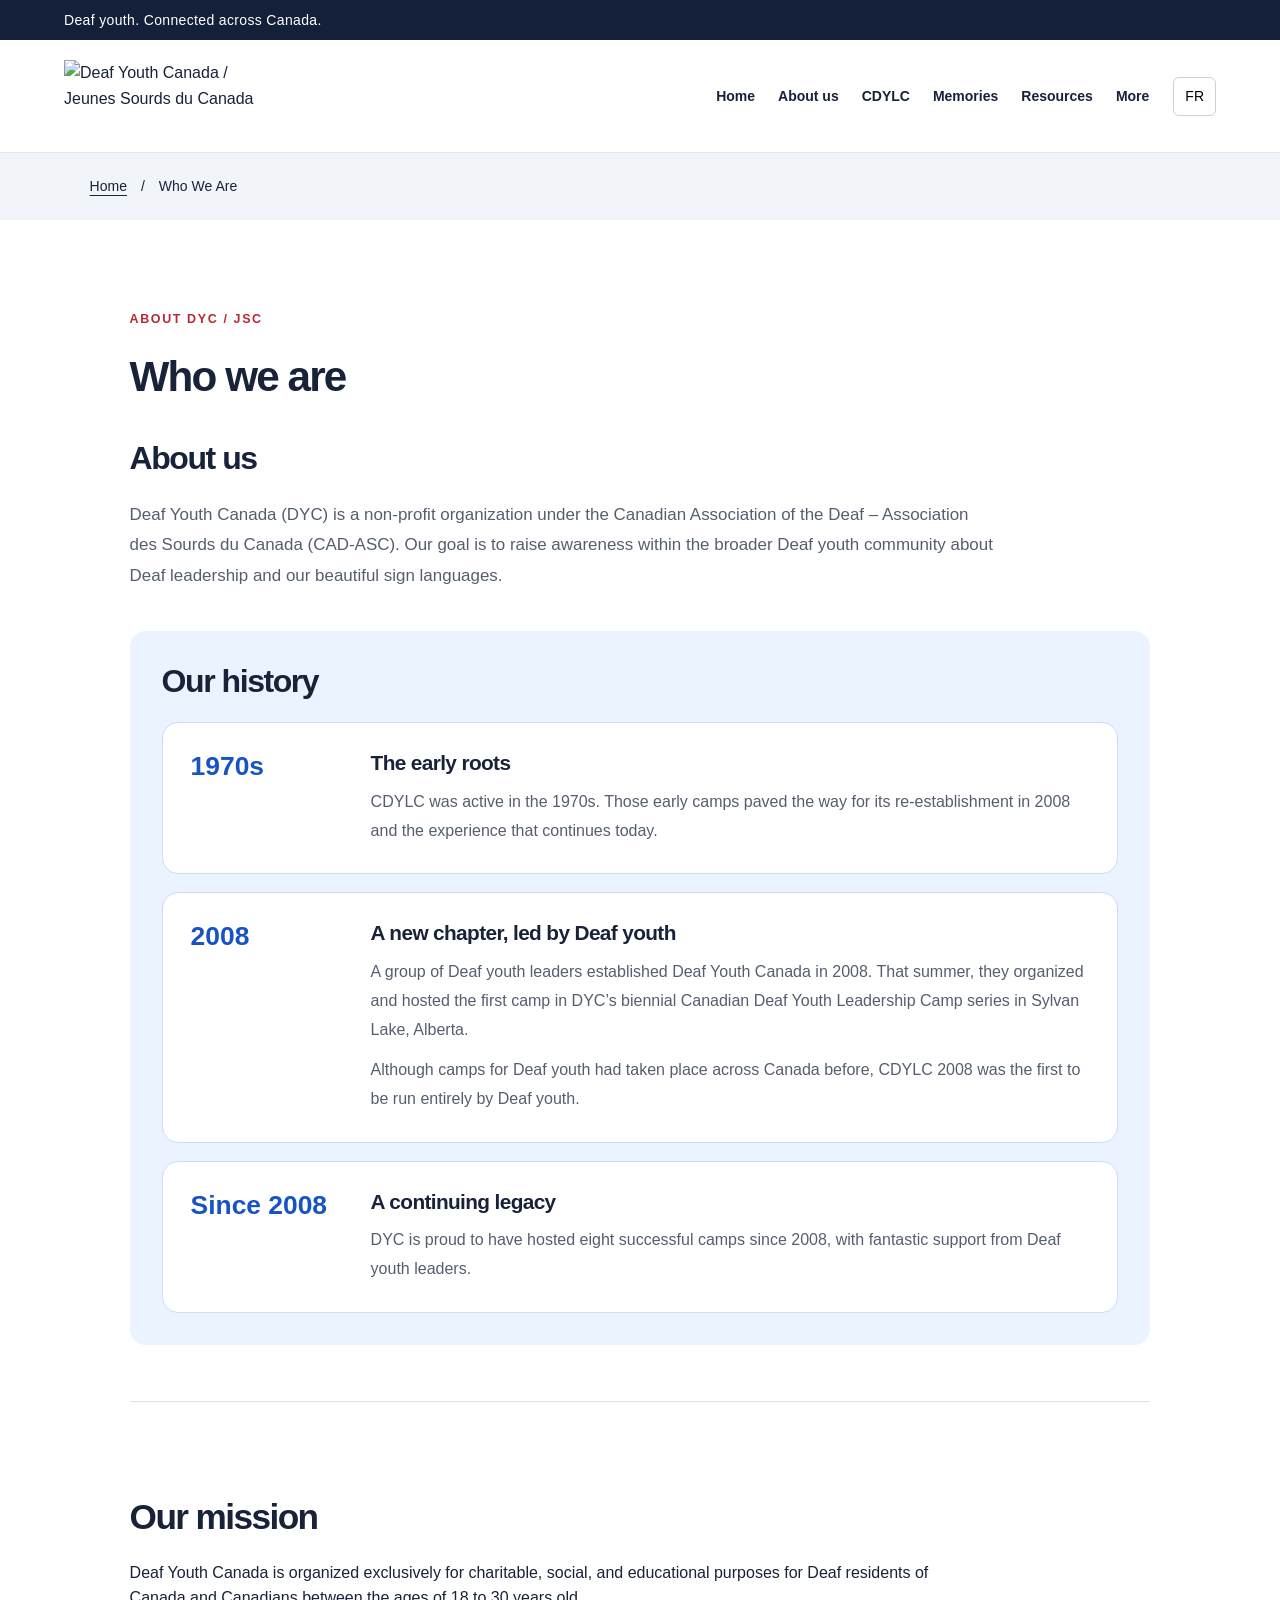
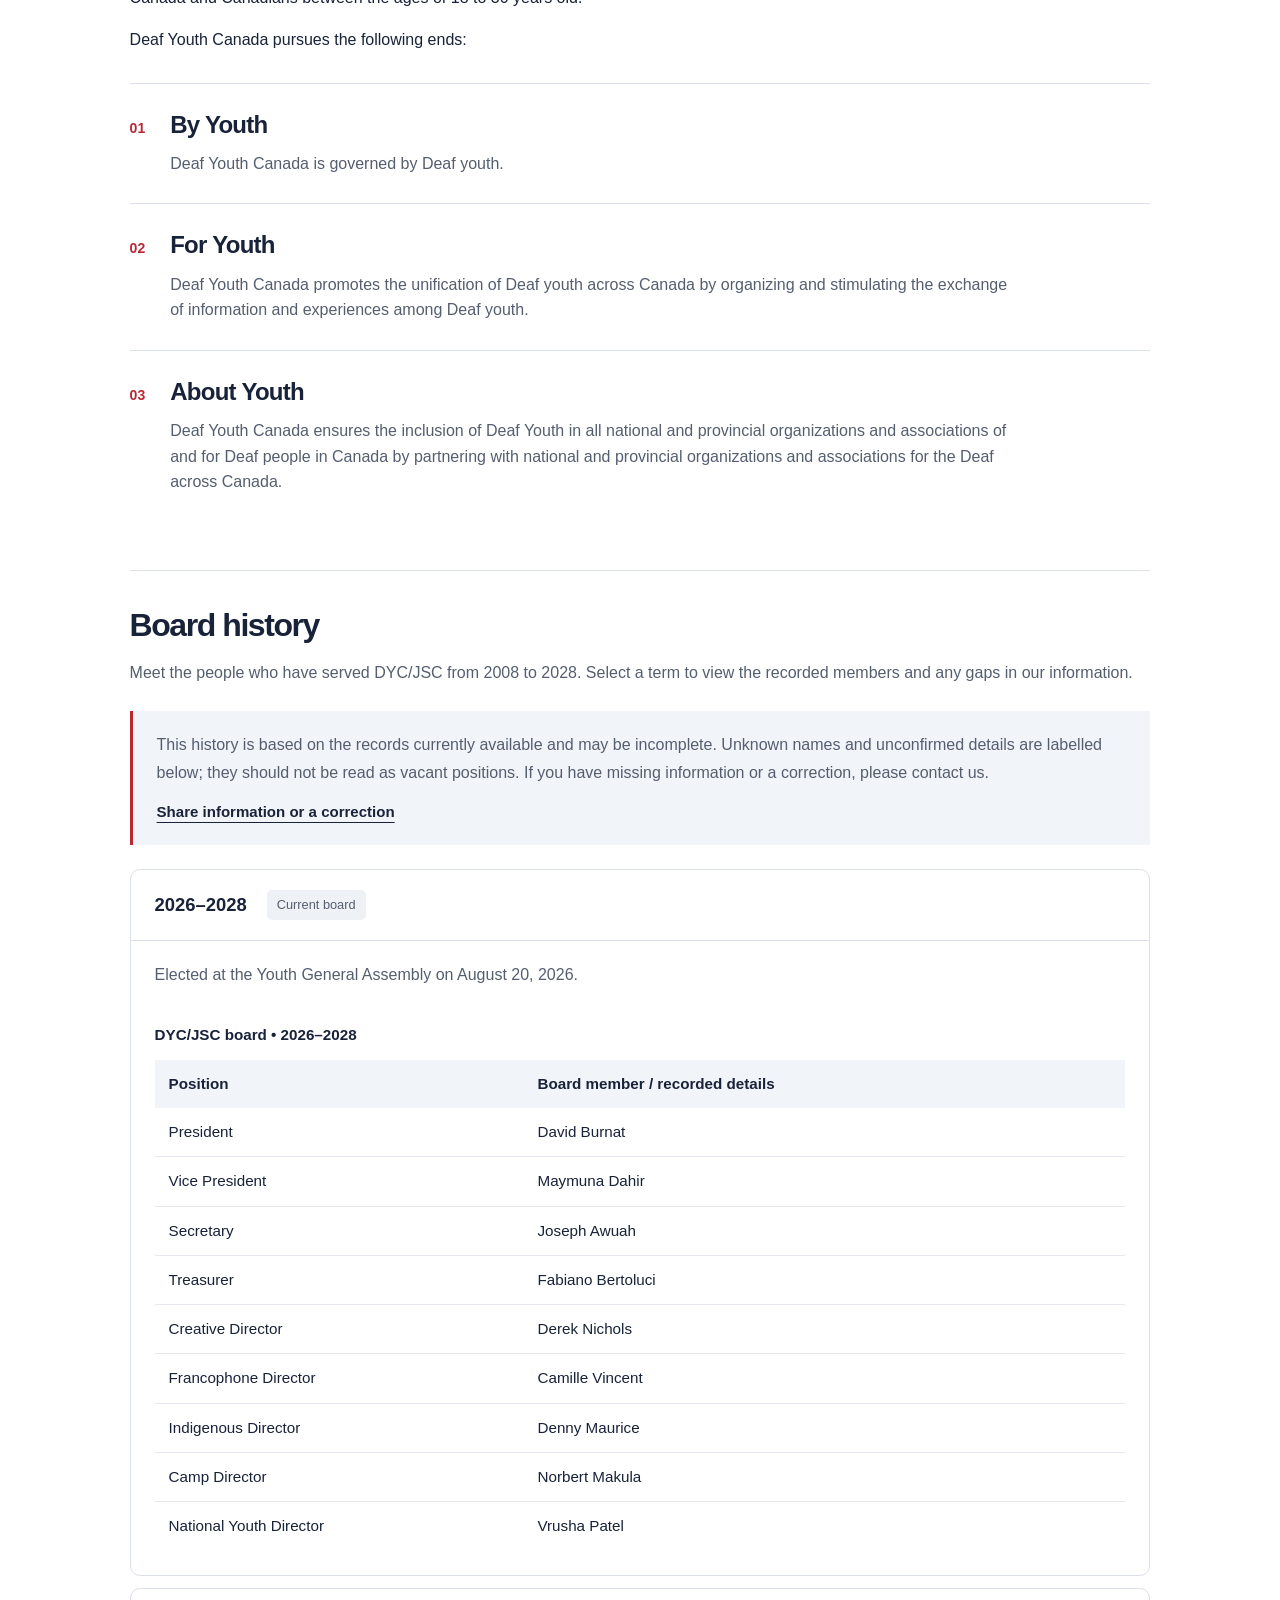
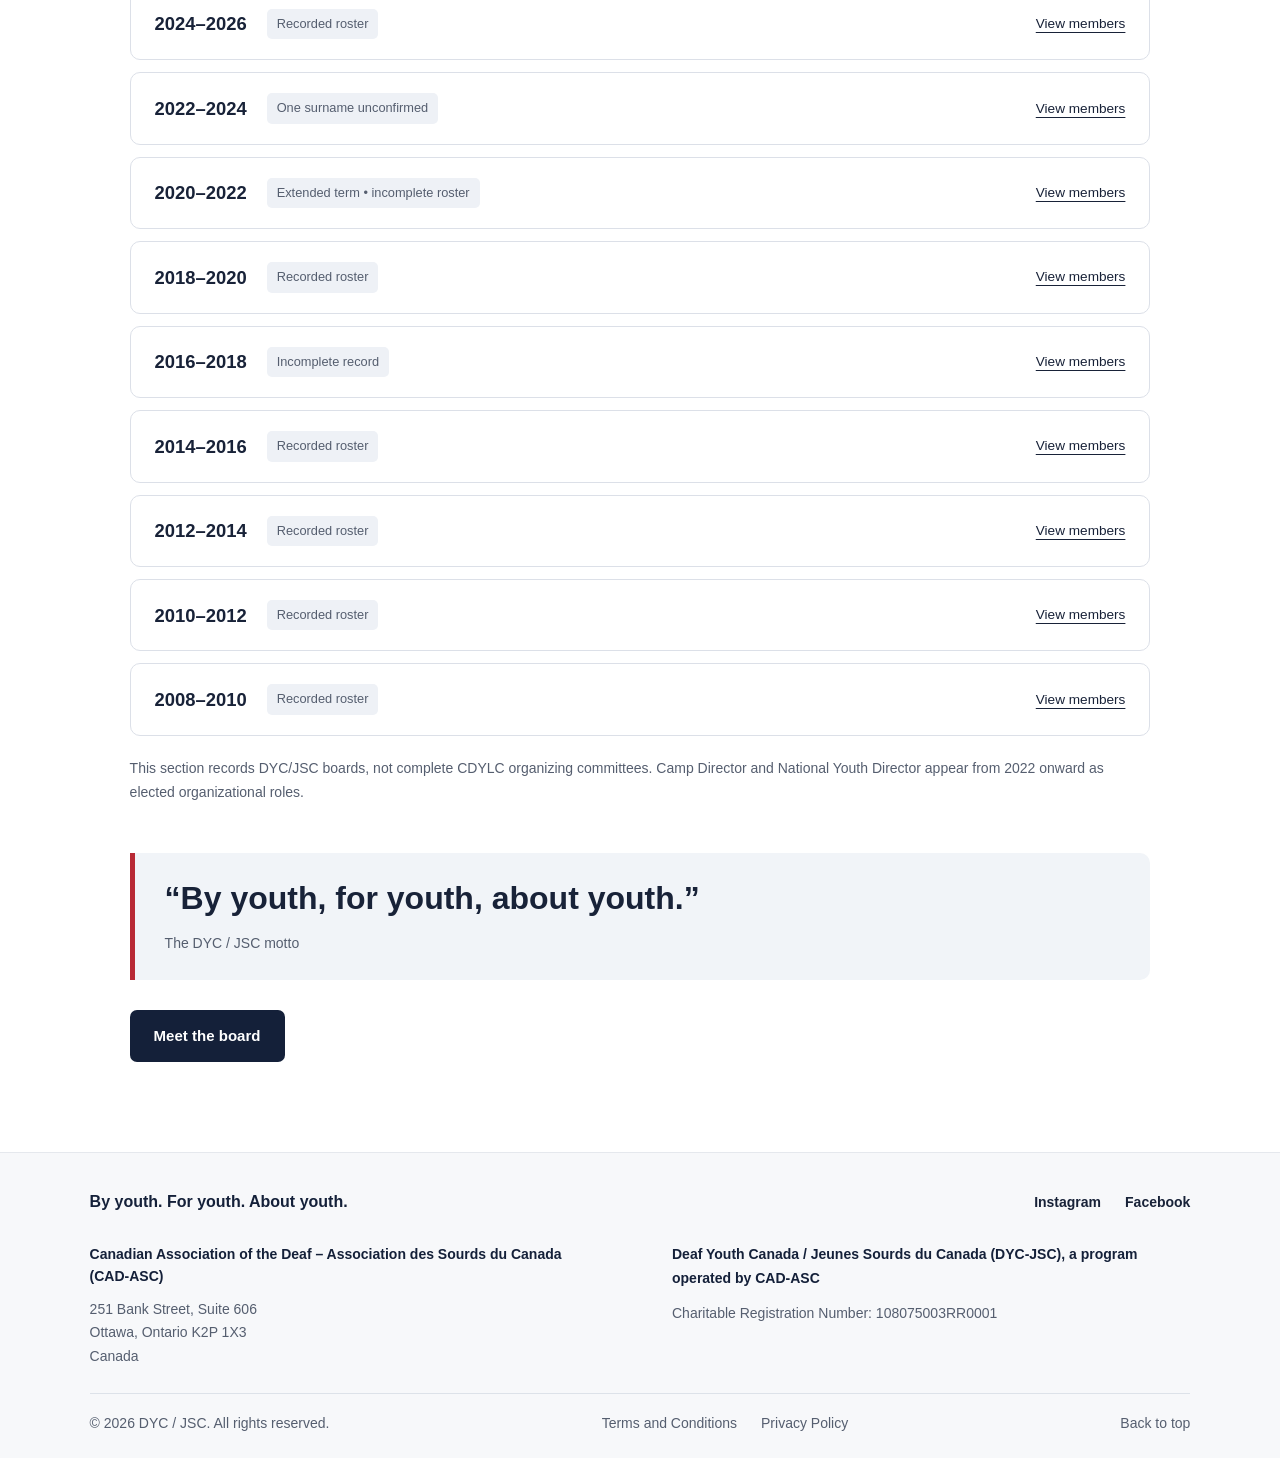
==== commit b1ee5703: "Remove ASL and LSQ labels from website banners" ====
--- a/about.html
+++ b/about.html
@@ -1,6 +1,6 @@
 <!doctype html><html lang="en"><head><meta charset="utf-8"><meta name="viewport" content="width=device-width,initial-scale=1"><title>Who We Are | DYC / JSC</title><meta name="description" content="By youth. For youth. About youth. Connect with Deaf Youth Canada / Jeunes Sourds du Canada."><link rel="icon" type="image/png" href="favicon.png"><link rel="stylesheet" href="style.css?v=responsive-3"><script src="app.js" defer></script><link rel="stylesheet" href="board-history.css?v=1"></head><body data-title-en="Who We Are | DYC / JSC" data-title-fr="Qui nous sommes | DYC / JSC">
 <a class="skip" href="#main" data-en="Skip to content" data-fr="Aller au contenu">Skip to content</a>
-<div class="topline"><span data-en="Deaf youth. Connected across Canada." data-fr="Les jeunes Sourds. Unis partout au Canada.">Deaf youth. Connected across Canada.</span><span>ASL · LSQ</span></div>
+<div class="topline"><span data-en="Deaf youth. Connected across Canada." data-fr="Les jeunes Sourds. Unis partout au Canada.">Deaf youth. Connected across Canada.</span></div>
 <header><a class="brand" href="index.html" aria-label="DYC / JSC home"><img src="assets/logo.png" alt="Deaf Youth Canada / Jeunes Sourds du Canada" width="1013" height="347"></a><button class="menu" aria-expanded="false" aria-controls="nav" data-en="Menu" data-fr="Menu">Menu</button><nav id="nav"><a href="index.html" data-en="Home" data-fr="Accueil">Home</a><div class="about-dropdown"><button class="about-toggle" type="button" aria-expanded="false" aria-controls="about-submenu"><span data-en="About us" data-fr="À propos">About us</span></button><div id="about-submenu" class="about-submenu" hidden><a href="about.html" aria-current="page" data-en="Who We Are" data-fr="Qui nous sommes">Who We Are</a><a href="bylaws.html" data-en="Bylaws" data-fr="Règlements">Bylaws</a><a href="board.html" data-en="Board" data-fr="Conseil">Board</a></div></div><a href="cdylc.html" data-en="CDYLC" data-fr="CLJSC">CDYLC</a><a href="memories.html" data-en="Memories" data-fr="Souvenirs">Memories</a><a href="resources.html" data-en="Resources" data-fr="Ressources">Resources</a><div class="about-dropdown"><button class="about-toggle" type="button" aria-expanded="false" aria-controls="more-submenu"><span data-en="More" data-fr="Plus">More</span></button><div id="more-submenu" class="about-submenu" hidden><a href="get-involved.html" data-en="Get Involved" data-fr="Participer">Get Involved</a><a href="membership.html" data-en="Become a Member" data-fr="Devenir membre">Become a Member</a><a href="contact.html" data-en="Contact Us" data-fr="Nous joindre">Contact Us</a></div></div></nav><button id="language" aria-label="Afficher le site en français">FR</button></header>
 <main id="main"><div class="breadcrumb"><a href="index.html" data-en="Home" data-fr="Accueil">Home</a><span aria-hidden="true">/</span><span data-en="Who We Are" data-fr="Qui nous sommes">Who We Are</span></div><section id="about" class="section who-page"><div class="section-heading"><p class="eyebrow" data-en="ABOUT DYC / JSC" data-fr="À PROPOS DE DYC / JSC">ABOUT DYC / JSC</p><h1 class="page-title" data-en="Who we are" data-fr="Qui nous sommes">Who we are</h1></div><section class="who-overview"><h2 data-en="About us" data-fr="À propos de nous">About us</h2><p data-en="Deaf Youth Canada (DYC) is a non-profit organization under the Canadian Association of the Deaf – Association des Sourds du Canada (CAD-ASC). Our goal is to raise awareness within the broader Deaf youth community about Deaf leadership and our beautiful sign languages." data-fr="Jeunes Sourds du Canada (JSC) est une organisation à but non lucratif rattachée à l’Association des Sourds du Canada – Canadian Association of the Deaf (ASC-CAD). Notre objectif est de sensibiliser la communauté des jeunes Sourds au leadership sourd et à nos belles langues des signes.">Deaf Youth Canada (DYC) is a non-profit organization under the Canadian Association of the Deaf – Association des Sourds du Canada (CAD-ASC). Our goal is to raise awareness within the broader Deaf youth community about Deaf leadership and our beautiful sign languages.</p></section><section class="who-history history-timeline"><h2 data-en="Our history" data-fr="Notre histoire">Our history</h2><div class="history-entries"><article class="history-entry"><div class="history-date" data-en="1970s" data-fr="Années 1970">1970s</div><div><h3 data-en="The early roots" data-fr="Les premières racines">The early roots</h3><p data-en="CDYLC was active in the 1970s. Those early camps paved the way for its re-establishment in 2008 and the experience that continues today." data-fr="Le CLJSC était actif dans les années 1970. Ces premiers camps ont ouvert la voie à son rétablissement en 2008 et à l’expérience qui se poursuit aujourd’hui.">CDYLC was active in the 1970s. Those early camps paved the way for its re-establishment in 2008 and the experience that continues today.</p></div></article><article class="history-entry"><div class="history-date" data-en="2008" data-fr="2008">2008</div><div><h3 data-en="A new chapter, led by Deaf youth" data-fr="Un nouveau chapitre, dirigé par les jeunes Sourds">A new chapter, led by Deaf youth</h3><p data-en="A group of Deaf youth leaders established Deaf Youth Canada in 2008. That summer, they organized and hosted the first camp in DYC’s biennial Canadian Deaf Youth Leadership Camp series in Sylvan Lake, Alberta." data-fr="Un groupe de jeunes leaders sourds a fondé Jeunes Sourds du Canada en 2008. Cet été-là, ils ont organisé et accueilli le premier camp de la série biennale du Camp de leadership des jeunes sourds du Canada de JSC à Sylvan Lake, en Alberta.">A group of Deaf youth leaders established Deaf Youth Canada in 2008. That summer, they organized and hosted the first camp in DYC’s biennial Canadian Deaf Youth Leadership Camp series in Sylvan Lake, Alberta.</p><p data-en="Although camps for Deaf youth had taken place across Canada before, CDYLC 2008 was the first to be run entirely by Deaf youth." data-fr="Bien que des camps pour les jeunes Sourds aient déjà eu lieu au Canada, le CLJSC 2008 a été le premier à être entièrement organisé par des jeunes Sourds.">Although camps for Deaf youth had taken place across Canada before, CDYLC 2008 was the first to be run entirely by Deaf youth.</p></div></article><article class="history-entry"><div class="history-date" data-en="Since 2008" data-fr="Depuis 2008">Since 2008</div><div><h3 data-en="A continuing legacy" data-fr="Un héritage qui se poursuit">A continuing legacy</h3><p data-en="DYC is proud to have hosted eight successful camps since 2008, with fantastic support from Deaf youth leaders." data-fr="JSC est fier d’avoir organisé huit camps réussis depuis 2008, avec le soutien fantastique de jeunes leaders sourds.">DYC is proud to have hosted eight successful camps since 2008, with fantastic support from Deaf youth leaders.</p></div></article></div></section><section id="mission" class="who-mission" aria-labelledby="mission-heading"><div class="mission-statement"><h2 id="mission-heading" data-en="Our mission" data-fr="Notre mission">Our mission</h2><p data-en="Deaf Youth Canada is organized exclusively for charitable, social, and educational purposes for Deaf residents of Canada and Canadians between the ages of 18 to 30 years old." data-fr="Les Jeunes Sourds du Canada est organisé exclusivement pour à des fins caritatives, sociales et éducatives pour les résidents sourds du Canada et les Canadiens âgés de 18 à 30 ans.">Deaf Youth Canada is organized exclusively for charitable, social, and educational purposes for Deaf residents of Canada and Canadians between the ages of 18 to 30 years old.</p><p data-en="Deaf Youth Canada pursues the following ends:" data-fr="Les Jeunes Sourds du Canada a comme objectifs les suivants :">Deaf Youth Canada pursues the following ends:</p></div><div class="mission-pillars"><article><span class="number">01</span><div><h3 data-en="By Youth" data-fr="Par les jeunes">By Youth</h3><p data-en="Deaf Youth Canada is governed by Deaf youth." data-fr="Jeunes Sourds du Canada est gouverné par les jeunes sourds.">Deaf Youth Canada is governed by Deaf youth.</p></div></article><article><span class="number">02</span><div><h3 data-en="For Youth" data-fr="Pour les jeunes">For Youth</h3><p data-en="Deaf Youth Canada promotes the unification of Deaf youth across Canada by organizing and stimulating the exchange of information and experiences among Deaf youth." data-fr="Jeunes Sourds du Canada encourage l’unification des jeunes sourds à travers le Canada en organisant et en stimulant l’échange d’informations et d’expériences chez les jeunes sourds.">Deaf Youth Canada promotes the unification of Deaf youth across Canada by organizing and stimulating the exchange of information and experiences among Deaf youth.</p></div></article><article><span class="number">03</span><div><h3 data-en="About Youth" data-fr="À propos des jeunes">About Youth</h3><p data-en="Deaf Youth Canada ensures the inclusion of Deaf Youth in all national and provincial organizations and associations of and for Deaf people in Canada by partnering with national and provincial organizations and associations for the Deaf across Canada." data-fr="Jeunes Sourds du Canada assure l’inclusion des jeunes sourds dans toutes les organisations et associations nationales et provinciales de et pour les personnes sourdes au Canada en s’associant avec des organisations et associations nationales et provinciales pour les sourds à travers le Canada.">Deaf Youth Canada ensures the inclusion of Deaf Youth in all national and provincial organizations and associations of and for Deaf people in Canada by partnering with national and provincial organizations and associations for the Deaf across Canada.</p></div></article></div></section><section id="board-history" class="board-history" aria-labelledby="board-history-heading"><h2 id="board-history-heading" data-en="Board history" data-fr="Historique du conseil">Board history</h2><p  data-en="Meet the people who have served DYC/JSC from 2008 to 2028. Select a term to view the recorded members and any gaps in our information." data-fr="Découvrez les personnes qui ont siégé au conseil de DYC/JSC de 2008 à 2028. Sélectionnez un mandat pour consulter les noms consignés et les renseignements manquants.">Meet the people who have served DYC/JSC from 2008 to 2028. Select a term to view the recorded members and any gaps in our information.</p><div class="board-history-note"><p  data-en="This history is based on the records currently available and may be incomplete. Unknown names and unconfirmed details are labelled below; they should not be read as vacant positions. If you have missing information or a correction, please contact us." data-fr="Cet historique repose sur les documents actuellement disponibles et peut être incomplet. Les noms inconnus et les détails à confirmer sont indiqués ci-dessous; ils ne signifient pas que les postes étaient vacants. Si vous avez des renseignements à ajouter ou une correction à proposer, veuillez nous joindre.">This history is based on the records currently available and may be incomplete. Unknown names and unconfirmed details are labelled below; they should not be read as vacant positions. If you have missing information or a correction, please contact us.</p><a class="text-link" href="contact.html" data-en="Share information or a correction" data-fr="Transmettre des renseignements ou une correction">Share information or a correction</a></div><div class="board-terms"><details class="board-term" open><summary><span class="board-term-year">2026–2028</span><span class="board-term-status" data-en="Current board" data-fr="Conseil actuel">Current board</span><span class="board-term-action" data-en="View members" data-fr="Voir les membres">View members</span></summary><div class="board-term-content"><p class="board-term-note" data-en="Elected at the Youth General Assembly on August 20, 2026." data-fr="Conseil élu à l’assemblée générale des jeunes du 20 août 2026.">Elected at the Youth General Assembly on August 20, 2026.</p><table><caption><span  data-en="DYC/JSC board • 2026–2028" data-fr="Conseil de DYC/JSC • 2026–2028">DYC/JSC board • 2026–2028</span></caption><thead><tr><th scope="col" data-en="Position" data-fr="Fonction">Position</th><th scope="col" data-en="Board member / recorded details" data-fr="Membre du conseil / renseignements consignés">Board member / recorded details</th></tr></thead><tbody><tr><th scope="row" data-en="President" data-fr="Présidence">President</th><td>David Burnat</td></tr><tr><th scope="row" data-en="Vice President" data-fr="Vice-présidence">Vice President</th><td>Maymuna Dahir</td></tr><tr><th scope="row" data-en="Secretary" data-fr="Secrétariat">Secretary</th><td>Joseph Awuah</td></tr><tr><th scope="row" data-en="Treasurer" data-fr="Trésorerie">Treasurer</th><td>Fabiano Bertoluci</td></tr><tr><th scope="row" data-en="Creative Director" data-fr="Direction de la création">Creative Director</th><td>Derek Nichols</td></tr><tr><th scope="row" data-en="Francophone Director" data-fr="Direction francophone">Francophone Director</th><td>Camille Vincent</td></tr><tr><th scope="row" data-en="Indigenous Director" data-fr="Direction autochtone">Indigenous Director</th><td>Denny Maurice</td></tr><tr><th scope="row" data-en="Camp Director" data-fr="Direction du camp">Camp Director</th><td>Norbert Makula</td></tr><tr><th scope="row" data-en="National Youth Director" data-fr="Direction nationale de la jeunesse">National Youth Director</th><td>Vrusha Patel</td></tr></tbody></table></div></details>
 <details class="board-term"><summary><span class="board-term-year">2024–2026</span><span class="board-term-status" data-en="Recorded roster" data-fr="Composition consignée">Recorded roster</span><span class="board-term-action" data-en="View members" data-fr="Voir les membres">View members</span></summary><div class="board-term-content"><table><caption><span  data-en="DYC/JSC board • 2024–2026" data-fr="Conseil de DYC/JSC • 2024–2026">DYC/JSC board • 2024–2026</span></caption><thead><tr><th scope="col" data-en="Position" data-fr="Fonction">Position</th><th scope="col" data-en="Board member / recorded details" data-fr="Membre du conseil / renseignements consignés">Board member / recorded details</th></tr></thead><tbody><tr><th scope="row" data-en="President" data-fr="Présidence">President</th><td>Michael J. Samakayi</td></tr><tr><th scope="row" data-en="Vice President" data-fr="Vice-présidence">Vice President</th><td>Roman Skliar</td></tr><tr><th scope="row" data-en="Secretary" data-fr="Secrétariat">Secretary</th><td>Kari McMinn</td></tr><tr><th scope="row" data-en="Treasurer" data-fr="Trésorerie">Treasurer</th><td>Dawn-Rayne Pachanos</td></tr><tr><th scope="row" data-en="Creative Director" data-fr="Direction de la création">Creative Director</th><td>Kristina Duong</td></tr><tr><th scope="row" data-en="Francophone Director" data-fr="Direction francophone">Francophone Director</th><td>Rosalie Labelle</td></tr><tr><th scope="row" data-en="Indigenous Director" data-fr="Direction autochtone">Indigenous Director</th><td>Chad Wolfe</td></tr><tr><th scope="row" data-en="Camp Director" data-fr="Direction du camp">Camp Director</th><td>David Burnat</td></tr><tr><th scope="row" data-en="National Youth Director" data-fr="Direction nationale de la jeunesse">National Youth Director</th><td>Lenesha Hall</td></tr></tbody></table></div></details>
@@ -14,3 +14,4 @@
 <details class="board-term"><summary><span class="board-term-year">2008–2010</span><span class="board-term-status" data-en="Recorded roster" data-fr="Composition consignée">Recorded roster</span><span class="board-term-action" data-en="View members" data-fr="Voir les membres">View members</span></summary><div class="board-term-content"><p class="board-term-note" data-en="Founding-era board. The first general meeting was held on July 19, 2008, in Sylvan Lake, Alberta." data-fr="Conseil de la période fondatrice. La première assemblée générale a eu lieu le 19 juillet 2008 à Sylvan Lake, en Alberta.">Founding-era board. The first general meeting was held on July 19, 2008, in Sylvan Lake, Alberta.</p><table><caption><span  data-en="DYC/JSC board • 2008–2010" data-fr="Conseil de DYC/JSC • 2008–2010">DYC/JSC board • 2008–2010</span></caption><thead><tr><th scope="col" data-en="Position" data-fr="Fonction">Position</th><th scope="col" data-en="Board member / recorded details" data-fr="Membre du conseil / renseignements consignés">Board member / recorded details</th></tr></thead><tbody><tr><th scope="row" data-en="President" data-fr="Présidence">President</th><td>Maud Girault</td></tr><tr><th scope="row" data-en="Vice President" data-fr="Vice-présidence">Vice President</th><td>Vance Youngs</td></tr><tr><th scope="row" data-en="Treasurer" data-fr="Trésorerie">Treasurer</th><td>Michael Stewart</td></tr><tr><th scope="row" data-en="Secretary" data-fr="Secrétariat">Secretary</th><td>Amoretta Bartlett</td></tr><tr><th scope="row" data-en="Public Relations" data-fr="Relations publiques">Public Relations</th><td>Erin Pranzl</td></tr><tr><th scope="row" data-en="LSQ Director" data-fr="Direction LSQ">LSQ Director</th><td>Julie Lafleur</td></tr><tr><th scope="row" data-en="CAD Representative" data-fr="Représentation auprès de l’ASC">CAD Representative</th><td>Megan Youngs</td></tr><tr><th scope="row" data-en="CDSA Representative" data-fr="Représentation auprès de l’ASSC">CDSA Representative</th><td>Roni McCarthy</td></tr><tr><th scope="row" data-en="CCSD Representative" data-fr="Représentation auprès de la SCSC">CCSD Representative</th><td  data-en="Vacant" data-fr="Poste vacant">Vacant</td></tr></tbody></table></div></details></div><p class="board-history-scope" data-en="This section records DYC/JSC boards, not complete CDYLC organizing committees. Camp Director and National Youth Director appear from 2022 onward as elected organizational roles." data-fr="Cette section présente les conseils de DYC/JSC, et non les comités organisateurs complets du CLJSC. La direction du camp et la direction nationale de la jeunesse y figurent à partir de 2022 à titre de fonctions élues de l’organisation.">This section records DYC/JSC boards, not complete CDYLC organizing committees. Camp Director and National Youth Director appear from 2022 onward as elected organizational roles.</p></section><blockquote class="who-motto"><p data-en="“By youth, for youth, about youth.”" data-fr="« Par les jeunes, pour les jeunes et à propos des jeunes. »">“By youth, for youth, about youth.”</p><cite data-en="The DYC / JSC motto" data-fr="La devise de DYC / JSC">The DYC / JSC motto</cite></blockquote><div class="actions"><a class="button navy" href="board.html" data-en="Meet the board" data-fr="Notre conseil">Meet the board</a></div></section></main>
 <footer class="site-footer"><div class="footer-inner"><div class="footer-main"><div class="footer-identity"><p data-en="By youth. For youth. About youth." data-fr="Par, pour et à propos des jeunes.">By youth. For youth. About youth.</p><div class="footer-organization"><p class="footer-parent"><a class="cad-link" href="https://cad-asc.ca/">Canadian Association of the Deaf – Association des Sourds du Canada (CAD-ASC)</a></p><address class="footer-address"><span data-en="251 Bank Street, Suite 606" data-fr="251, rue Bank, bureau 606">251 Bank Street, Suite 606</span><br><span data-en="Ottawa, Ontario K2P 1X3" data-fr="Ottawa (Ontario) K2P 1X3">Ottawa, Ontario K2P 1X3</span><br>Canada</address><p class="charitable-registration"><span data-en="Deaf Youth Canada / Jeunes Sourds du Canada (DYC-JSC), a program operated by CAD-ASC" data-fr="Deaf Youth Canada / Jeunes Sourds du Canada (DYC-JSC), un programme géré par CAD-ASC">Deaf Youth Canada / Jeunes Sourds du Canada (DYC-JSC), a program operated by CAD-ASC</span><br><span data-en="Charitable Registration Number: 108075003RR0001" data-fr="Numéro d’enregistrement d’organisme de bienfaisance : 108075003RR0001">Charitable Registration Number: 108075003RR0001</span></p></div></div><div class="social-links" aria-label="Social media"><a href="https://www.instagram.com/dyc_jsc/" target="_blank" rel="noopener noreferrer">Instagram</a><a href="https://www.facebook.com/dyc.jsc/" target="_blank" rel="noopener noreferrer">Facebook</a></div></div><div class="footer-bottom"><span data-en="© 2026 DYC / JSC. All rights reserved." data-fr="© 2026 DYC / JSC. Tous droits réservés.">© 2026 DYC / JSC. All rights reserved.</span><div class="footer-policy-links"><a href="terms.html" data-en="Terms and Conditions" data-fr="Conditions d’utilisation">Terms and Conditions</a><a href="privacy.html" data-en="Privacy Policy" data-fr="Politique de confidentialité">Privacy Policy</a></div><a href="#" data-en="Back to top" data-fr="Retour en haut">Back to top</a></div></div></footer></body></html>
 
+
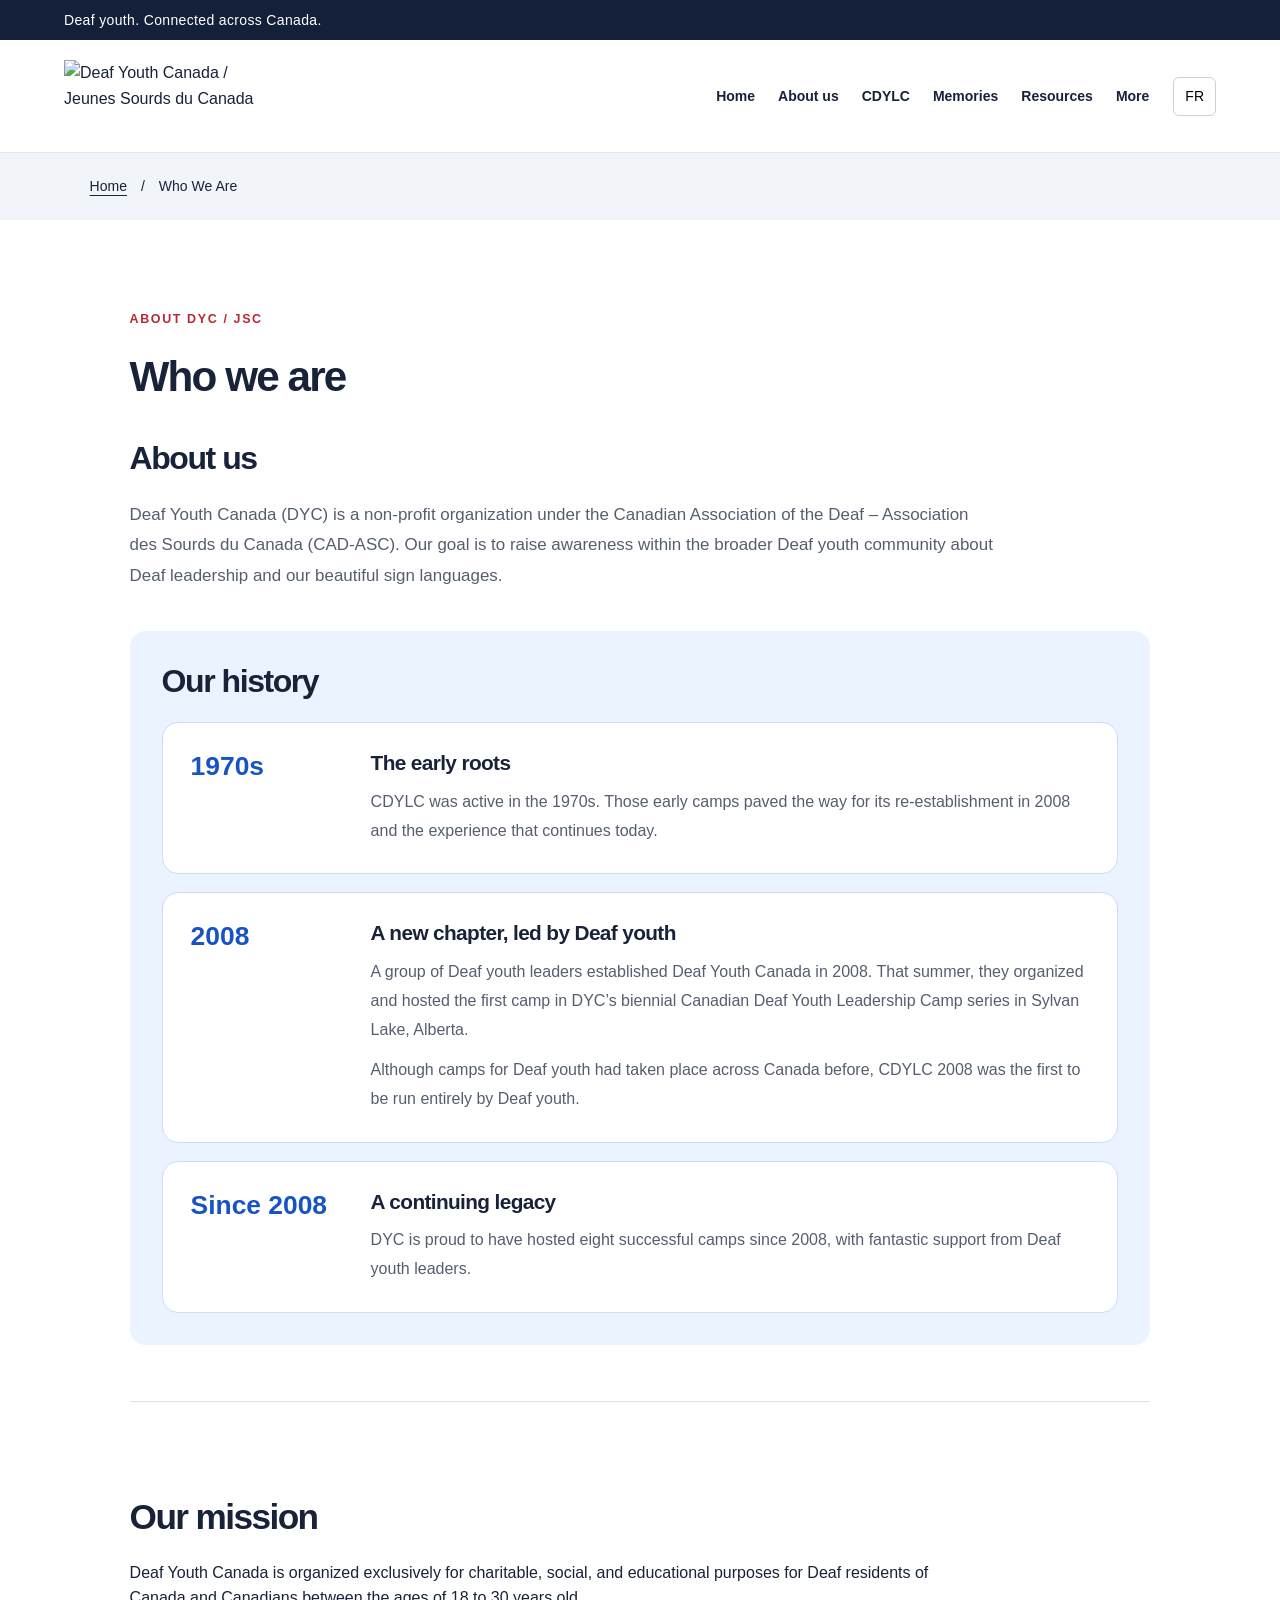
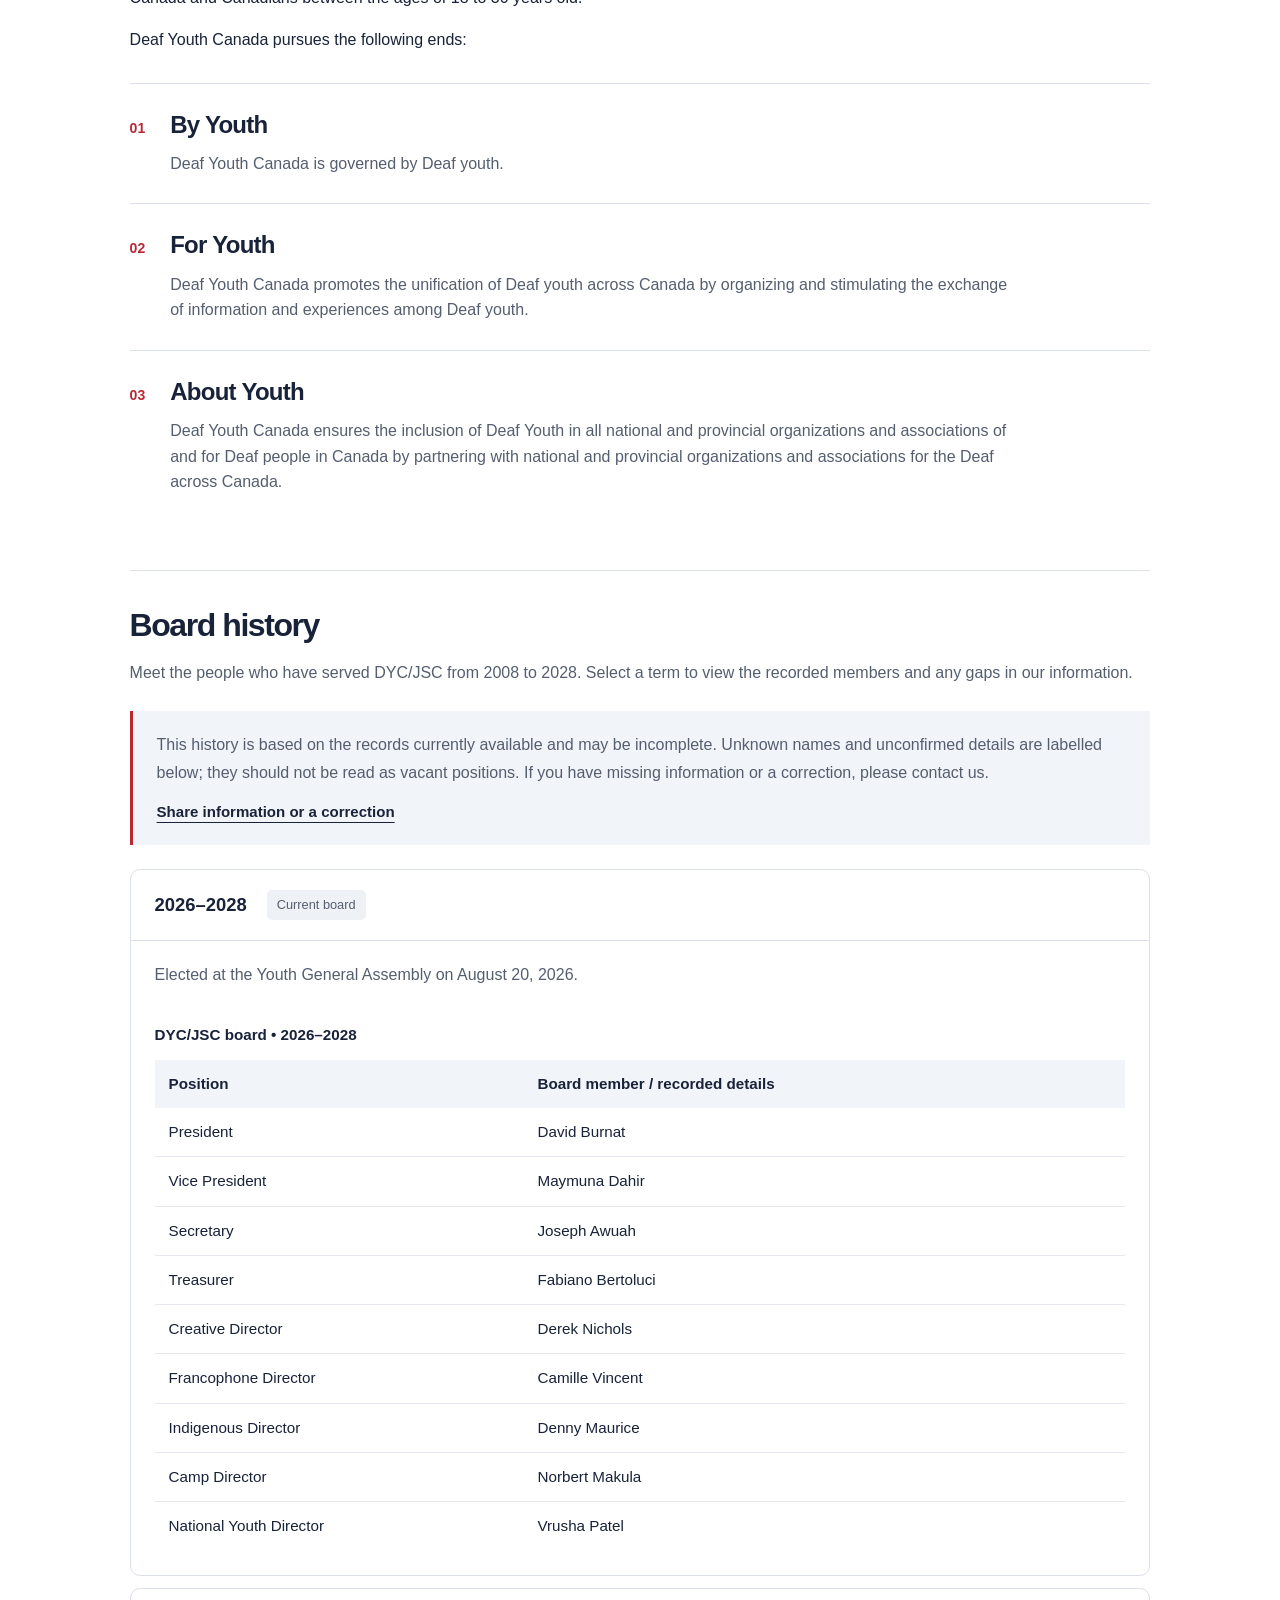
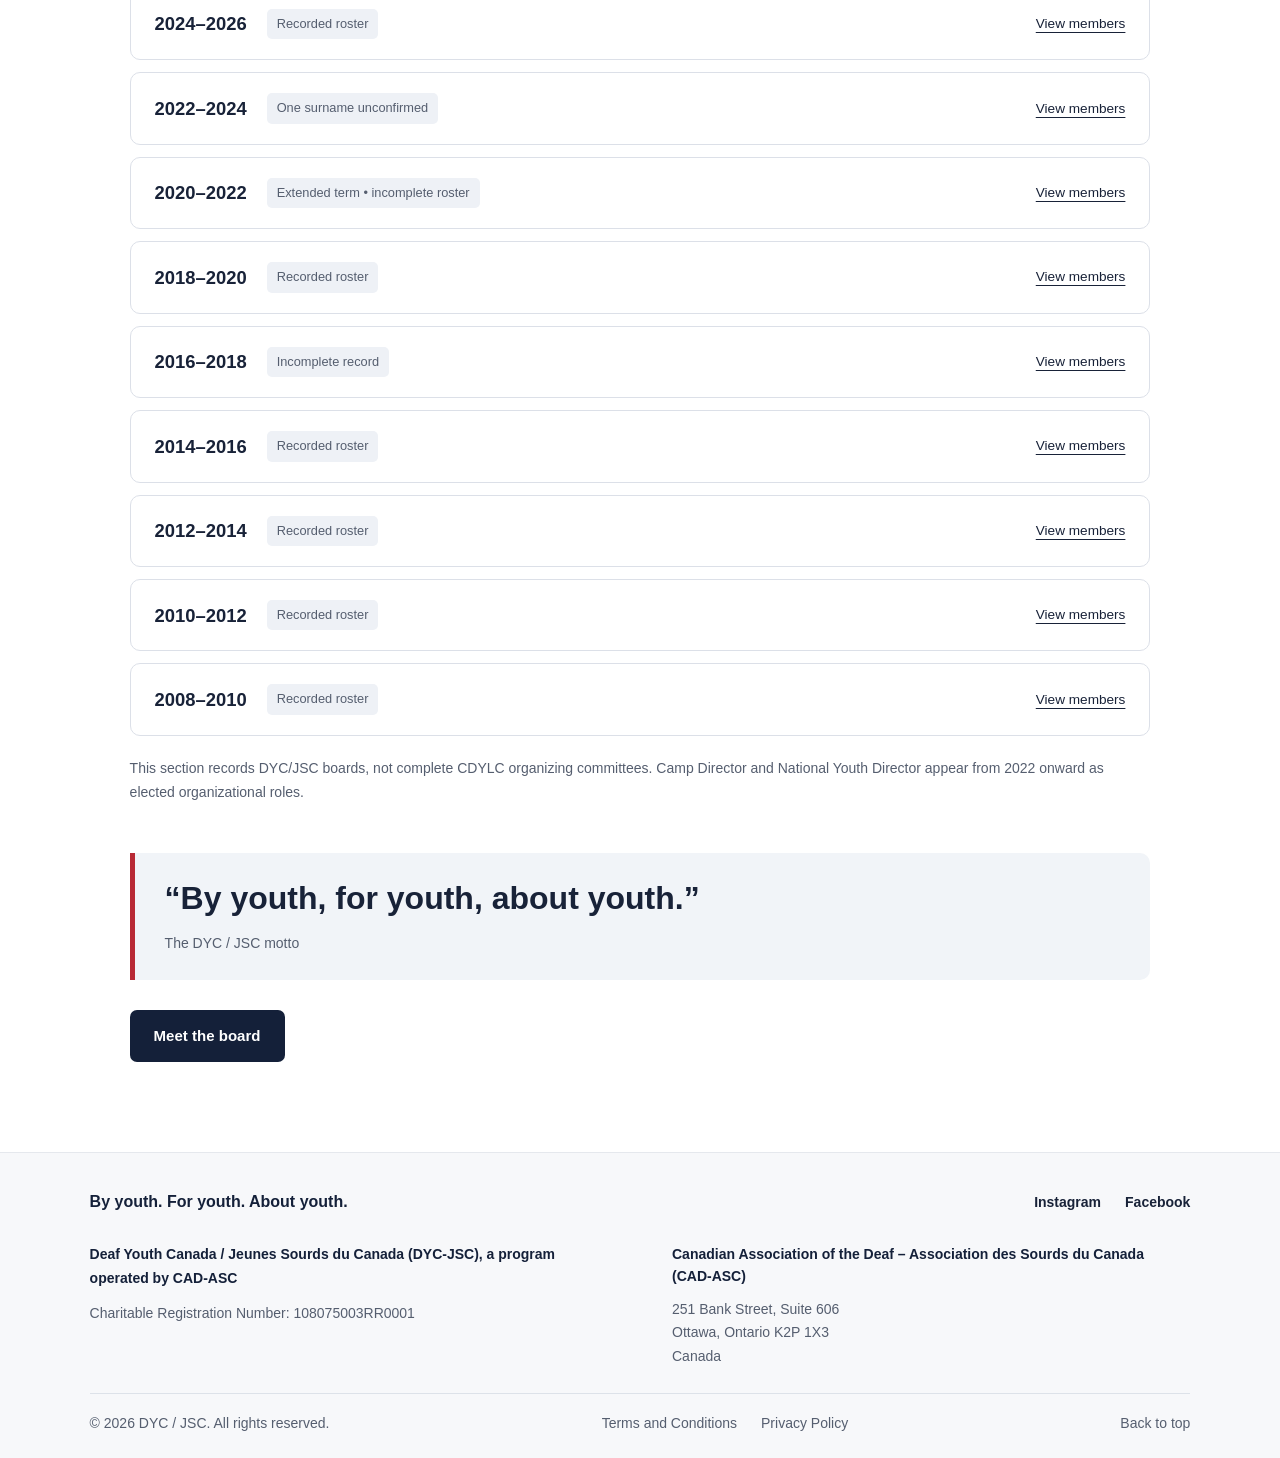
==== commit 8f76ee43: "Swap DYC and CAD footer columns" ====
--- a/about.html
+++ b/about.html
@@ -1,4 +1,4 @@
-<!doctype html><html lang="en"><head><meta charset="utf-8"><meta name="viewport" content="width=device-width,initial-scale=1"><title>Who We Are | DYC / JSC</title><meta name="description" content="By youth. For youth. About youth. Connect with Deaf Youth Canada / Jeunes Sourds du Canada."><link rel="icon" type="image/png" href="favicon.png"><link rel="stylesheet" href="style.css?v=responsive-3"><script src="app.js" defer></script><link rel="stylesheet" href="board-history.css?v=1"></head><body data-title-en="Who We Are | DYC / JSC" data-title-fr="Qui nous sommes | DYC / JSC">
+<!doctype html><html lang="en"><head><meta charset="utf-8"><meta name="viewport" content="width=device-width,initial-scale=1"><title>Who We Are | DYC / JSC</title><meta name="description" content="By youth. For youth. About youth. Connect with Deaf Youth Canada / Jeunes Sourds du Canada."><link rel="icon" type="image/png" href="favicon.png"><link rel="stylesheet" href="style.css?v=footer-order-4"><script src="app.js" defer></script><link rel="stylesheet" href="board-history.css?v=1"></head><body data-title-en="Who We Are | DYC / JSC" data-title-fr="Qui nous sommes | DYC / JSC">
 <a class="skip" href="#main" data-en="Skip to content" data-fr="Aller au contenu">Skip to content</a>
 <div class="topline"><span data-en="Deaf youth. Connected across Canada." data-fr="Les jeunes Sourds. Unis partout au Canada.">Deaf youth. Connected across Canada.</span></div>
 <header><a class="brand" href="index.html" aria-label="DYC / JSC home"><img src="assets/logo.png" alt="Deaf Youth Canada / Jeunes Sourds du Canada" width="1013" height="347"></a><button class="menu" aria-expanded="false" aria-controls="nav" data-en="Menu" data-fr="Menu">Menu</button><nav id="nav"><a href="index.html" data-en="Home" data-fr="Accueil">Home</a><div class="about-dropdown"><button class="about-toggle" type="button" aria-expanded="false" aria-controls="about-submenu"><span data-en="About us" data-fr="À propos">About us</span></button><div id="about-submenu" class="about-submenu" hidden><a href="about.html" aria-current="page" data-en="Who We Are" data-fr="Qui nous sommes">Who We Are</a><a href="bylaws.html" data-en="Bylaws" data-fr="Règlements">Bylaws</a><a href="board.html" data-en="Board" data-fr="Conseil">Board</a></div></div><a href="cdylc.html" data-en="CDYLC" data-fr="CLJSC">CDYLC</a><a href="memories.html" data-en="Memories" data-fr="Souvenirs">Memories</a><a href="resources.html" data-en="Resources" data-fr="Ressources">Resources</a><div class="about-dropdown"><button class="about-toggle" type="button" aria-expanded="false" aria-controls="more-submenu"><span data-en="More" data-fr="Plus">More</span></button><div id="more-submenu" class="about-submenu" hidden><a href="get-involved.html" data-en="Get Involved" data-fr="Participer">Get Involved</a><a href="membership.html" data-en="Become a Member" data-fr="Devenir membre">Become a Member</a><a href="contact.html" data-en="Contact Us" data-fr="Nous joindre">Contact Us</a></div></div></nav><button id="language" aria-label="Afficher le site en français">FR</button></header>
@@ -12,6 +12,7 @@
 <details class="board-term"><summary><span class="board-term-year">2012–2014</span><span class="board-term-status" data-en="Recorded roster" data-fr="Composition consignée">Recorded roster</span><span class="board-term-action" data-en="View members" data-fr="Voir les membres">View members</span></summary><div class="board-term-content"><p class="board-term-note" data-en="Historical names are retained as recorded: the 2008–2010 record uses “Amoretta Bartlett”; the 2012–2014 roster uses “Amorena Bartlett”." data-fr="Les noms historiques sont conservés tels qu’ils figurent dans les documents : « Amoretta Bartlett » pour 2008–2010 et « Amorena Bartlett » pour 2012–2014.">Historical names are retained as recorded: the 2008–2010 record uses “Amoretta Bartlett”; the 2012–2014 roster uses “Amorena Bartlett”.</p><table><caption><span  data-en="DYC/JSC board • 2012–2014" data-fr="Conseil de DYC/JSC • 2012–2014">DYC/JSC board • 2012–2014</span></caption><thead><tr><th scope="col" data-en="Position" data-fr="Fonction">Position</th><th scope="col" data-en="Board member / recorded details" data-fr="Membre du conseil / renseignements consignés">Board member / recorded details</th></tr></thead><tbody><tr><th scope="row" data-en="President" data-fr="Présidence">President</th><td>Christy Elliott</td></tr><tr><th scope="row" data-en="Vice President" data-fr="Vice-présidence">Vice President</th><td>Andrea Boundridge</td></tr><tr><th scope="row" data-en="Secretary" data-fr="Secrétariat">Secretary</th><td>Amorena Bartlett</td></tr><tr><th scope="row" data-en="Treasurer" data-fr="Trésorerie">Treasurer</th><td>Ryan Parkinson</td></tr><tr><th scope="row" data-en="Director of Public Relations" data-fr="Direction des relations publiques">Director of Public Relations</th><td>Michael Zagozdzon</td></tr><tr><th scope="row" data-en="Director of Francophones" data-fr="Direction des francophones">Director of Francophones</th><td>Rachel Filion</td></tr><tr><th scope="row" data-en="Past President" data-fr="Présidence sortante">Past President</th><td>Vance Youngs</td></tr></tbody></table></div></details>
 <details class="board-term"><summary><span class="board-term-year">2010–2012</span><span class="board-term-status" data-en="Recorded roster" data-fr="Composition consignée">Recorded roster</span><span class="board-term-action" data-en="View members" data-fr="Voir les membres">View members</span></summary><div class="board-term-content"><table><caption><span  data-en="DYC/JSC board • 2010–2012" data-fr="Conseil de DYC/JSC • 2010–2012">DYC/JSC board • 2010–2012</span></caption><thead><tr><th scope="col" data-en="Position" data-fr="Fonction">Position</th><th scope="col" data-en="Board member / recorded details" data-fr="Membre du conseil / renseignements consignés">Board member / recorded details</th></tr></thead><tbody><tr><th scope="row" data-en="President" data-fr="Présidence">President</th><td>Vance Youngs</td></tr><tr><th scope="row" data-en="Vice President" data-fr="Vice-présidence">Vice President</th><td>Christy Elliott</td></tr><tr><th scope="row" data-en="Treasurer" data-fr="Trésorerie">Treasurer</th><td>David McGregor</td></tr><tr><th scope="row" data-en="Secretary" data-fr="Secrétariat">Secretary</th><td>Cynthia Benoit</td></tr><tr><th scope="row" data-en="Public Relations" data-fr="Relations publiques">Public Relations</th><td>Krishna Madaparthi</td></tr></tbody></table></div></details>
 <details class="board-term"><summary><span class="board-term-year">2008–2010</span><span class="board-term-status" data-en="Recorded roster" data-fr="Composition consignée">Recorded roster</span><span class="board-term-action" data-en="View members" data-fr="Voir les membres">View members</span></summary><div class="board-term-content"><p class="board-term-note" data-en="Founding-era board. The first general meeting was held on July 19, 2008, in Sylvan Lake, Alberta." data-fr="Conseil de la période fondatrice. La première assemblée générale a eu lieu le 19 juillet 2008 à Sylvan Lake, en Alberta.">Founding-era board. The first general meeting was held on July 19, 2008, in Sylvan Lake, Alberta.</p><table><caption><span  data-en="DYC/JSC board • 2008–2010" data-fr="Conseil de DYC/JSC • 2008–2010">DYC/JSC board • 2008–2010</span></caption><thead><tr><th scope="col" data-en="Position" data-fr="Fonction">Position</th><th scope="col" data-en="Board member / recorded details" data-fr="Membre du conseil / renseignements consignés">Board member / recorded details</th></tr></thead><tbody><tr><th scope="row" data-en="President" data-fr="Présidence">President</th><td>Maud Girault</td></tr><tr><th scope="row" data-en="Vice President" data-fr="Vice-présidence">Vice President</th><td>Vance Youngs</td></tr><tr><th scope="row" data-en="Treasurer" data-fr="Trésorerie">Treasurer</th><td>Michael Stewart</td></tr><tr><th scope="row" data-en="Secretary" data-fr="Secrétariat">Secretary</th><td>Amoretta Bartlett</td></tr><tr><th scope="row" data-en="Public Relations" data-fr="Relations publiques">Public Relations</th><td>Erin Pranzl</td></tr><tr><th scope="row" data-en="LSQ Director" data-fr="Direction LSQ">LSQ Director</th><td>Julie Lafleur</td></tr><tr><th scope="row" data-en="CAD Representative" data-fr="Représentation auprès de l’ASC">CAD Representative</th><td>Megan Youngs</td></tr><tr><th scope="row" data-en="CDSA Representative" data-fr="Représentation auprès de l’ASSC">CDSA Representative</th><td>Roni McCarthy</td></tr><tr><th scope="row" data-en="CCSD Representative" data-fr="Représentation auprès de la SCSC">CCSD Representative</th><td  data-en="Vacant" data-fr="Poste vacant">Vacant</td></tr></tbody></table></div></details></div><p class="board-history-scope" data-en="This section records DYC/JSC boards, not complete CDYLC organizing committees. Camp Director and National Youth Director appear from 2022 onward as elected organizational roles." data-fr="Cette section présente les conseils de DYC/JSC, et non les comités organisateurs complets du CLJSC. La direction du camp et la direction nationale de la jeunesse y figurent à partir de 2022 à titre de fonctions élues de l’organisation.">This section records DYC/JSC boards, not complete CDYLC organizing committees. Camp Director and National Youth Director appear from 2022 onward as elected organizational roles.</p></section><blockquote class="who-motto"><p data-en="“By youth, for youth, about youth.”" data-fr="« Par les jeunes, pour les jeunes et à propos des jeunes. »">“By youth, for youth, about youth.”</p><cite data-en="The DYC / JSC motto" data-fr="La devise de DYC / JSC">The DYC / JSC motto</cite></blockquote><div class="actions"><a class="button navy" href="board.html" data-en="Meet the board" data-fr="Notre conseil">Meet the board</a></div></section></main>
-<footer class="site-footer"><div class="footer-inner"><div class="footer-main"><div class="footer-identity"><p data-en="By youth. For youth. About youth." data-fr="Par, pour et à propos des jeunes.">By youth. For youth. About youth.</p><div class="footer-organization"><p class="footer-parent"><a class="cad-link" href="https://cad-asc.ca/">Canadian Association of the Deaf – Association des Sourds du Canada (CAD-ASC)</a></p><address class="footer-address"><span data-en="251 Bank Street, Suite 606" data-fr="251, rue Bank, bureau 606">251 Bank Street, Suite 606</span><br><span data-en="Ottawa, Ontario K2P 1X3" data-fr="Ottawa (Ontario) K2P 1X3">Ottawa, Ontario K2P 1X3</span><br>Canada</address><p class="charitable-registration"><span data-en="Deaf Youth Canada / Jeunes Sourds du Canada (DYC-JSC), a program operated by CAD-ASC" data-fr="Deaf Youth Canada / Jeunes Sourds du Canada (DYC-JSC), un programme géré par CAD-ASC">Deaf Youth Canada / Jeunes Sourds du Canada (DYC-JSC), a program operated by CAD-ASC</span><br><span data-en="Charitable Registration Number: 108075003RR0001" data-fr="Numéro d’enregistrement d’organisme de bienfaisance : 108075003RR0001">Charitable Registration Number: 108075003RR0001</span></p></div></div><div class="social-links" aria-label="Social media"><a href="https://www.instagram.com/dyc_jsc/" target="_blank" rel="noopener noreferrer">Instagram</a><a href="https://www.facebook.com/dyc.jsc/" target="_blank" rel="noopener noreferrer">Facebook</a></div></div><div class="footer-bottom"><span data-en="© 2026 DYC / JSC. All rights reserved." data-fr="© 2026 DYC / JSC. Tous droits réservés.">© 2026 DYC / JSC. All rights reserved.</span><div class="footer-policy-links"><a href="terms.html" data-en="Terms and Conditions" data-fr="Conditions d’utilisation">Terms and Conditions</a><a href="privacy.html" data-en="Privacy Policy" data-fr="Politique de confidentialité">Privacy Policy</a></div><a href="#" data-en="Back to top" data-fr="Retour en haut">Back to top</a></div></div></footer></body></html>
+<footer class="site-footer"><div class="footer-inner"><div class="footer-main"><div class="footer-identity"><p data-en="By youth. For youth. About youth." data-fr="Par, pour et à propos des jeunes.">By youth. For youth. About youth.</p><div class="footer-organization"><p class="charitable-registration"><span data-en="Deaf Youth Canada / Jeunes Sourds du Canada (DYC-JSC), a program operated by CAD-ASC" data-fr="Deaf Youth Canada / Jeunes Sourds du Canada (DYC-JSC), un programme géré par CAD-ASC">Deaf Youth Canada / Jeunes Sourds du Canada (DYC-JSC), a program operated by CAD-ASC</span><br><span data-en="Charitable Registration Number: 108075003RR0001" data-fr="Numéro d’enregistrement d’organisme de bienfaisance : 108075003RR0001">Charitable Registration Number: 108075003RR0001</span></p><p class="footer-parent"><a class="cad-link" href="https://cad-asc.ca/">Canadian Association of the Deaf – Association des Sourds du Canada (CAD-ASC)</a></p><address class="footer-address"><span data-en="251 Bank Street, Suite 606" data-fr="251, rue Bank, bureau 606">251 Bank Street, Suite 606</span><br><span data-en="Ottawa, Ontario K2P 1X3" data-fr="Ottawa (Ontario) K2P 1X3">Ottawa, Ontario K2P 1X3</span><br>Canada</address></div></div><div class="social-links" aria-label="Social media"><a href="https://www.instagram.com/dyc_jsc/" target="_blank" rel="noopener noreferrer">Instagram</a><a href="https://www.facebook.com/dyc.jsc/" target="_blank" rel="noopener noreferrer">Facebook</a></div></div><div class="footer-bottom"><span data-en="© 2026 DYC / JSC. All rights reserved." data-fr="© 2026 DYC / JSC. Tous droits réservés.">© 2026 DYC / JSC. All rights reserved.</span><div class="footer-policy-links"><a href="terms.html" data-en="Terms and Conditions" data-fr="Conditions d’utilisation">Terms and Conditions</a><a href="privacy.html" data-en="Privacy Policy" data-fr="Politique de confidentialité">Privacy Policy</a></div><a href="#" data-en="Back to top" data-fr="Retour en haut">Back to top</a></div></div></footer></body></html>
 
 
+
--- a/style.css
+++ b/style.css
@@ -112,18 +112,20 @@
 .footer-identity>p:first-child{grid-column:1;grid-row:1;margin:0;align-self:center}
 .footer-main>.social-links{grid-column:2;grid-row:1;align-self:center}
 .footer-organization{grid-column:1 / -1;display:grid;grid-template-columns:minmax(0,1fr) minmax(0,1fr);gap:10px 64px}
-.site-footer .footer-parent{grid-column:1;grid-row:1;margin:0;max-width:480px;font-size:.875rem;font-weight:600;line-height:1.6;color:var(--navy)}
+.site-footer .footer-parent{grid-column:2;grid-row:1;margin:0;max-width:480px;font-size:.875rem;font-weight:600;line-height:1.6;color:var(--navy)}
 .site-footer .footer-parent .cad-link{text-decoration:none}
 .site-footer .footer-parent .cad-link:hover{text-decoration:underline}
-.site-footer .footer-address{grid-column:1;grid-row:2;font-style:normal;font-size:.875rem;line-height:1.7;color:var(--muted);margin:0}
-.site-footer .charitable-registration{grid-column:2;grid-row:1 / span 2;align-self:start;max-width:480px;margin:0;line-height:1.7}
+.site-footer .footer-address{grid-column:2;grid-row:2;font-style:normal;font-size:.875rem;line-height:1.7;color:var(--muted);margin:0}
+.site-footer .charitable-registration{grid-column:1;grid-row:1 / span 2;align-self:start;max-width:480px;margin:0;line-height:1.7}
 .site-footer .charitable-registration>span:first-child{display:block;color:var(--navy);font-weight:600;margin-bottom:12px}
 .site-footer .charitable-registration>br{display:none}
 @media(max-width:760px){
  .footer-main{grid-template-columns:minmax(0,1fr);gap:24px}
  .footer-main>.social-links{grid-column:1;grid-row:3}
  .footer-organization{grid-template-columns:minmax(0,1fr);gap:8px}
- .site-footer .charitable-registration{grid-column:1;grid-row:3;margin-top:16px;max-width:none}
- .site-footer .footer-parent{max-width:none}
+ .site-footer .charitable-registration{grid-column:1;grid-row:1;margin-top:0;margin-bottom:16px;max-width:none}
+ .site-footer .footer-parent{grid-column:1;grid-row:2;max-width:none}
+ .site-footer .footer-address{grid-column:1;grid-row:3}
  .site-footer .charitable-registration>span:first-child{margin-bottom:8px}
 }
+
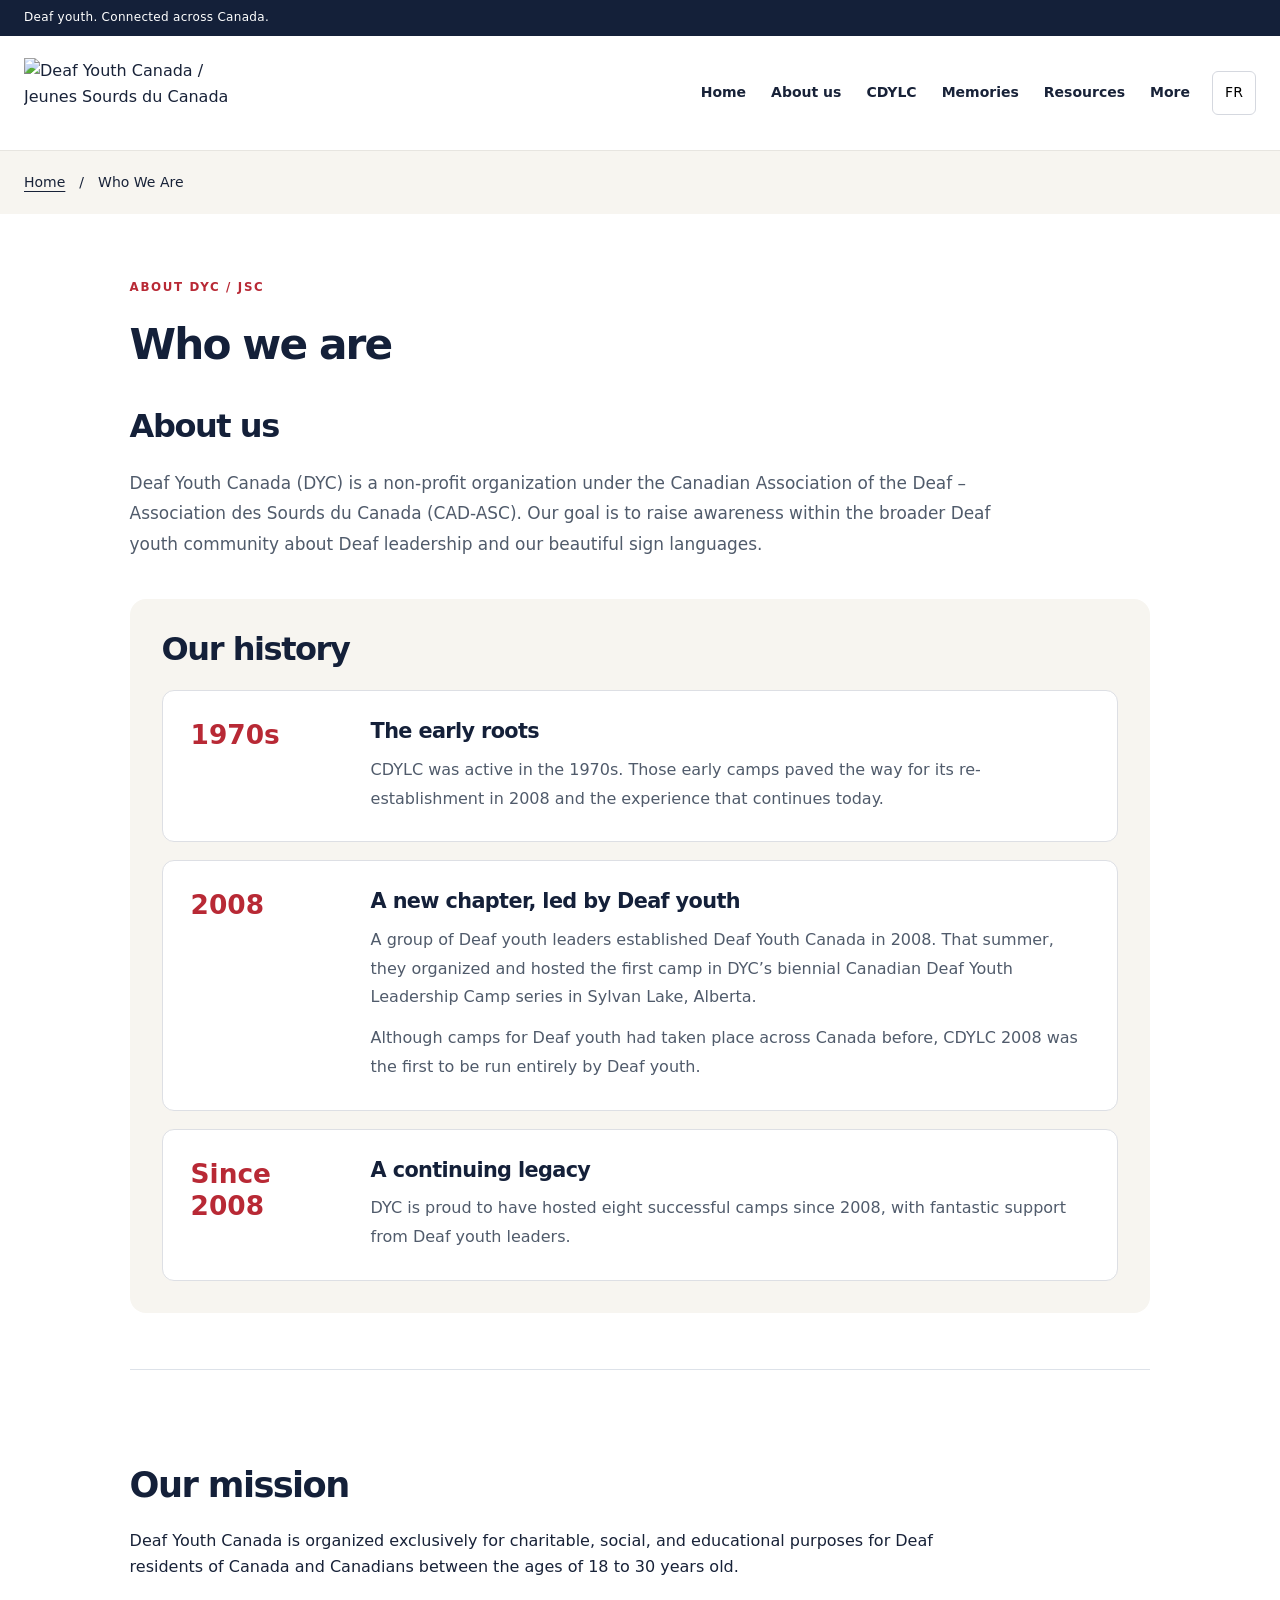
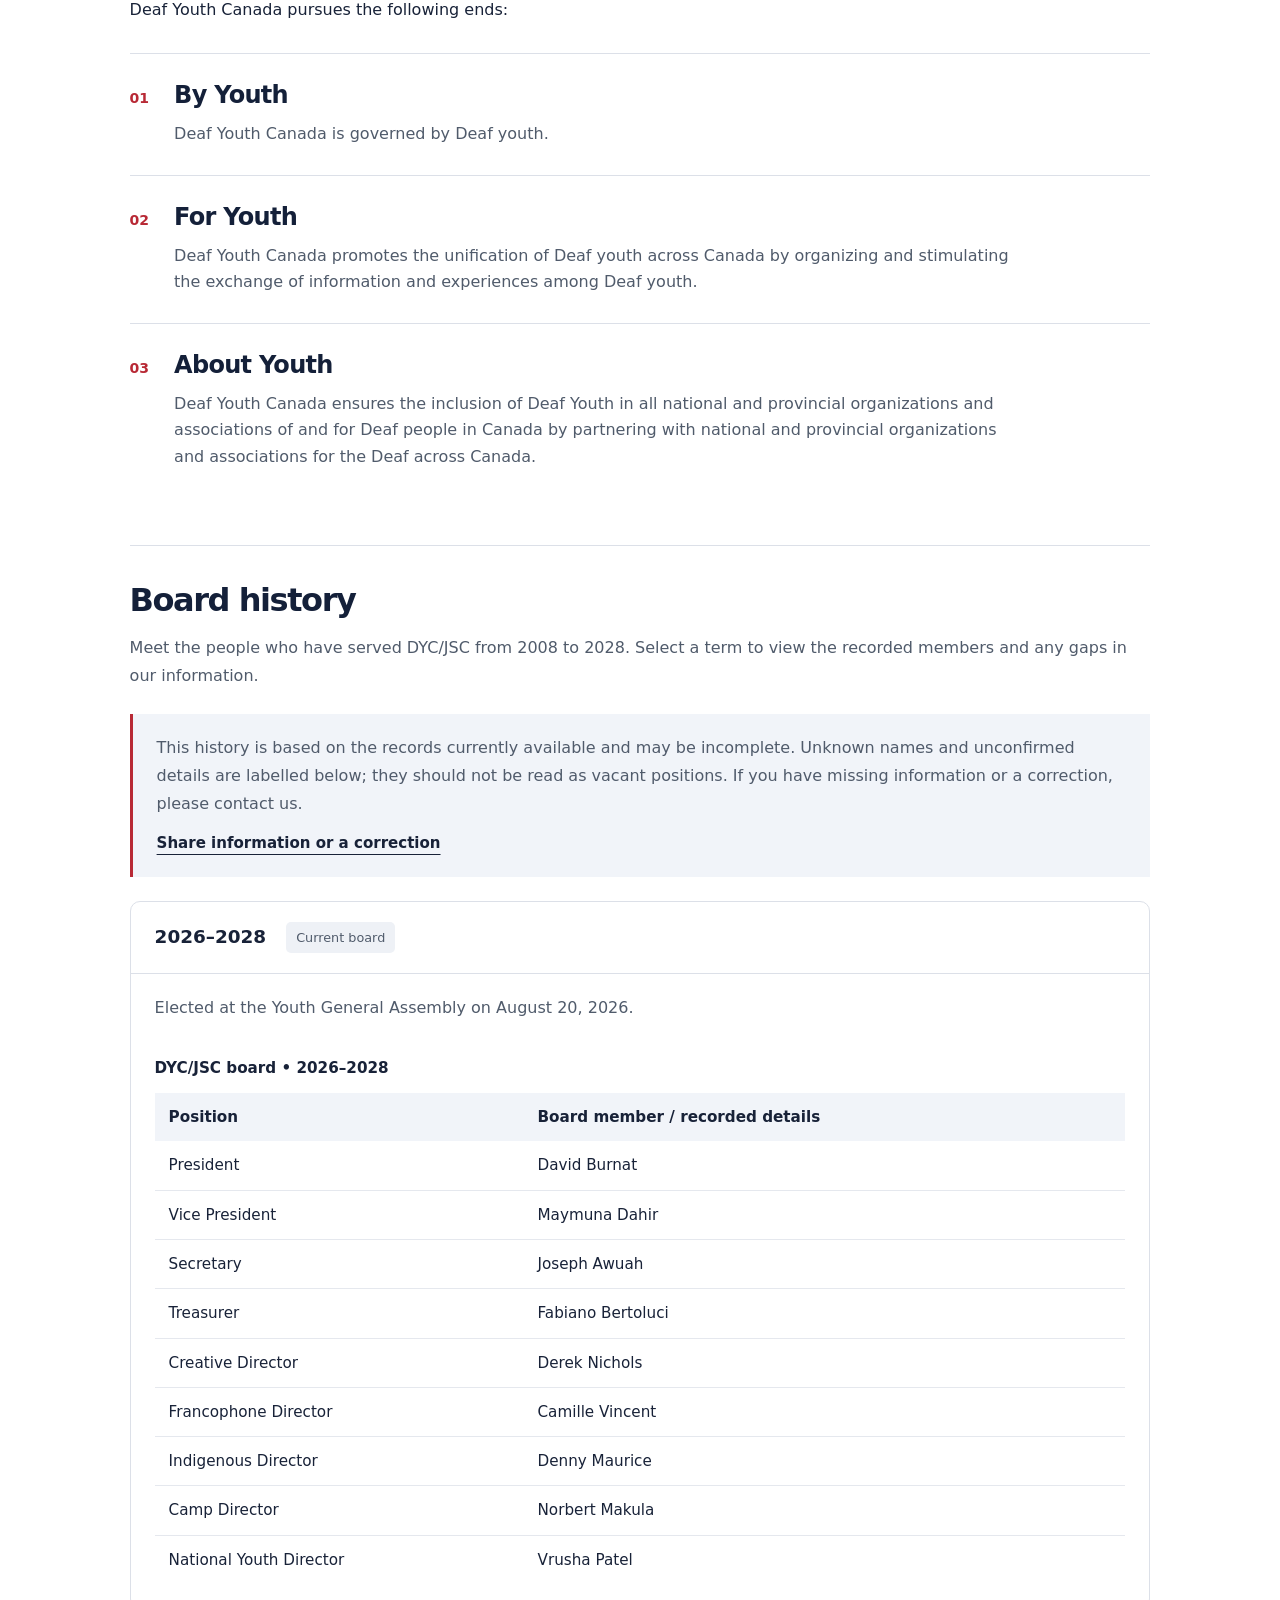
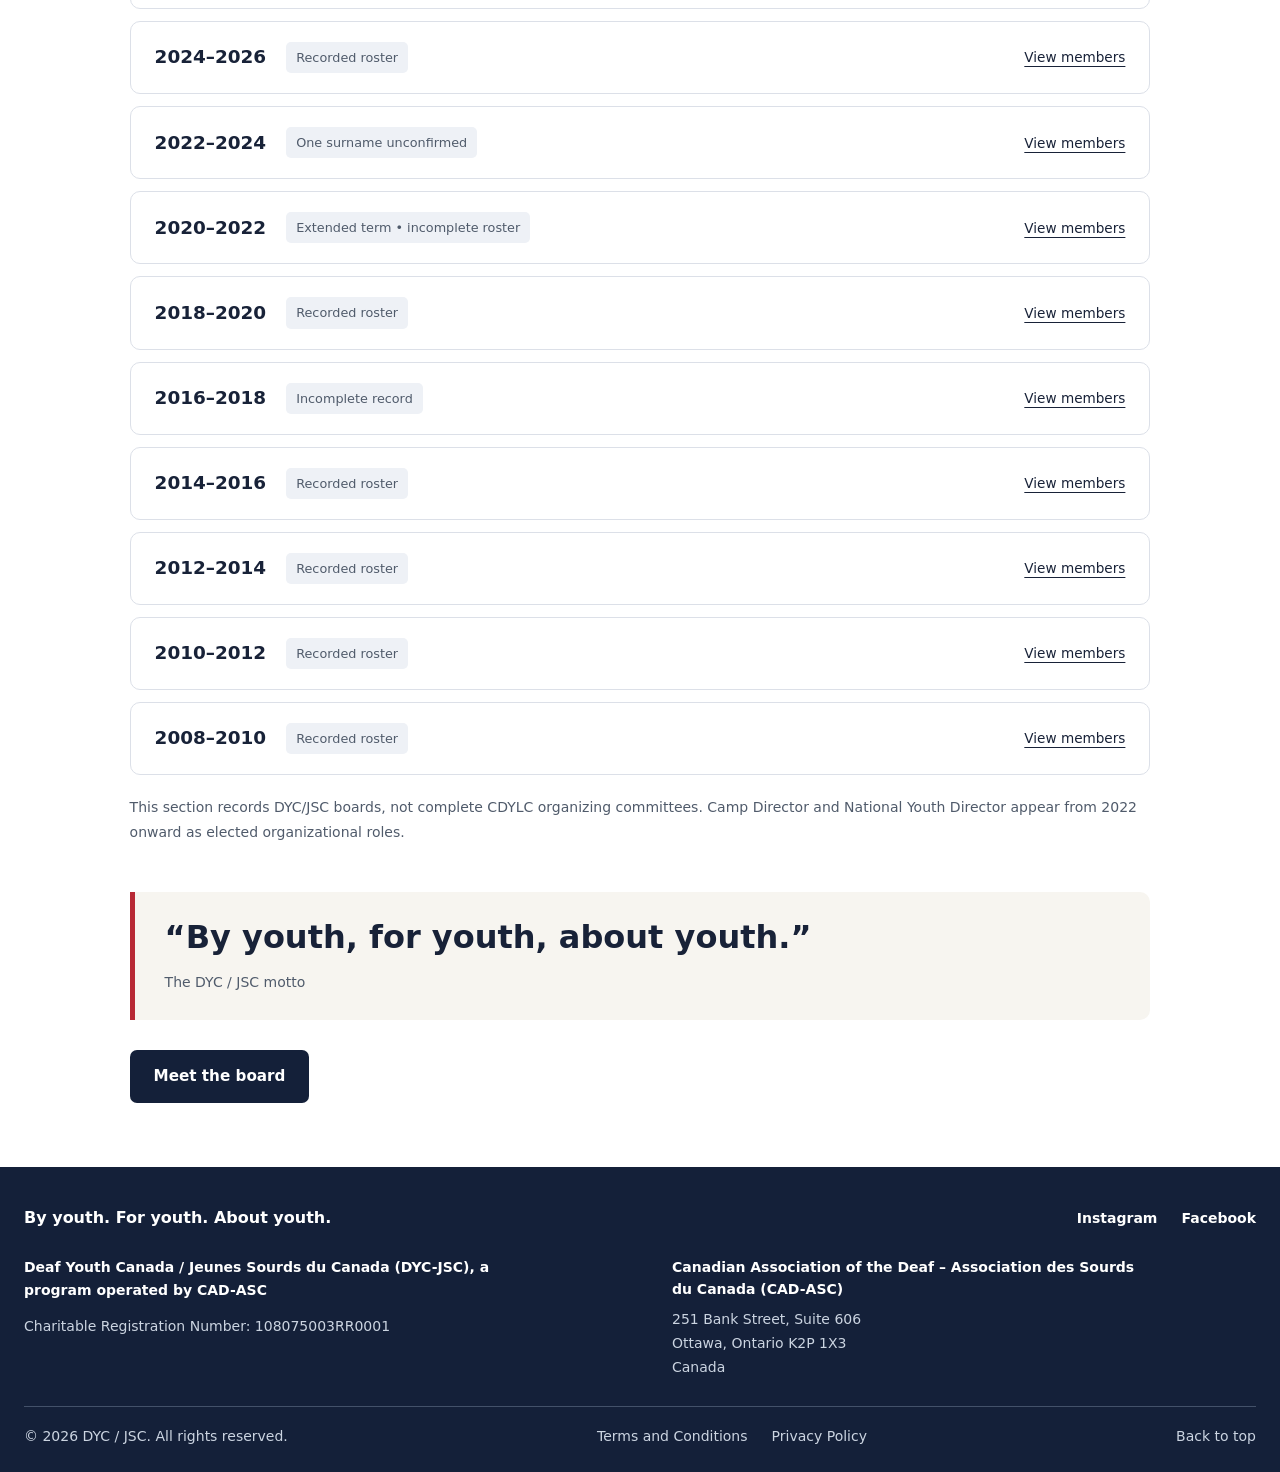
==== commit 2903a853: "Apply editorial website design with real community photos" ====
--- a/about.html
+++ b/about.html
@@ -1,4 +1,4 @@
-<!doctype html><html lang="en"><head><meta charset="utf-8"><meta name="viewport" content="width=device-width,initial-scale=1"><title>Who We Are | DYC / JSC</title><meta name="description" content="By youth. For youth. About youth. Connect with Deaf Youth Canada / Jeunes Sourds du Canada."><link rel="icon" type="image/png" href="favicon.png"><link rel="stylesheet" href="style.css?v=footer-order-4"><script src="app.js" defer></script><link rel="stylesheet" href="board-history.css?v=1"></head><body data-title-en="Who We Are | DYC / JSC" data-title-fr="Qui nous sommes | DYC / JSC">
+<!doctype html><html lang="en"><head><meta charset="utf-8"><meta name="viewport" content="width=device-width,initial-scale=1"><title>Who We Are | DYC / JSC</title><meta name="description" content="By youth. For youth. About youth. Connect with Deaf Youth Canada / Jeunes Sourds du Canada."><link rel="icon" type="image/png" href="favicon.png"><link rel="stylesheet" href="style.css?v=editorial-1"><script src="app.js?v=camp-motion-1" defer></script><link rel="stylesheet" href="board-history.css?v=1"></head><body data-title-en="Who We Are | DYC / JSC" data-title-fr="Qui nous sommes | DYC / JSC">
 <a class="skip" href="#main" data-en="Skip to content" data-fr="Aller au contenu">Skip to content</a>
 <div class="topline"><span data-en="Deaf youth. Connected across Canada." data-fr="Les jeunes Sourds. Unis partout au Canada.">Deaf youth. Connected across Canada.</span></div>
 <header><a class="brand" href="index.html" aria-label="DYC / JSC home"><img src="assets/logo.png" alt="Deaf Youth Canada / Jeunes Sourds du Canada" width="1013" height="347"></a><button class="menu" aria-expanded="false" aria-controls="nav" data-en="Menu" data-fr="Menu">Menu</button><nav id="nav"><a href="index.html" data-en="Home" data-fr="Accueil">Home</a><div class="about-dropdown"><button class="about-toggle" type="button" aria-expanded="false" aria-controls="about-submenu"><span data-en="About us" data-fr="À propos">About us</span></button><div id="about-submenu" class="about-submenu" hidden><a href="about.html" aria-current="page" data-en="Who We Are" data-fr="Qui nous sommes">Who We Are</a><a href="bylaws.html" data-en="Bylaws" data-fr="Règlements">Bylaws</a><a href="board.html" data-en="Board" data-fr="Conseil">Board</a></div></div><a href="cdylc.html" data-en="CDYLC" data-fr="CLJSC">CDYLC</a><a href="memories.html" data-en="Memories" data-fr="Souvenirs">Memories</a><a href="resources.html" data-en="Resources" data-fr="Ressources">Resources</a><div class="about-dropdown"><button class="about-toggle" type="button" aria-expanded="false" aria-controls="more-submenu"><span data-en="More" data-fr="Plus">More</span></button><div id="more-submenu" class="about-submenu" hidden><a href="get-involved.html" data-en="Get Involved" data-fr="Participer">Get Involved</a><a href="membership.html" data-en="Become a Member" data-fr="Devenir membre">Become a Member</a><a href="contact.html" data-en="Contact Us" data-fr="Nous joindre">Contact Us</a></div></div></nav><button id="language" aria-label="Afficher le site en français">FR</button></header>
@@ -16,3 +16,7 @@
 
 
 
+
+
+
+
--- a/style.css
+++ b/style.css
@@ -129,3 +129,106 @@
  .site-footer .charitable-registration>span:first-child{margin-bottom:8px}
 }
 
+
+
+/* Short, optional motion; content remains visible without JavaScript. */
+@keyframes dyc-dropdown-in{from{opacity:0;transform:translateY(-4px)}to{opacity:1;transform:translateY(0)}}
+@keyframes dyc-section-in{from{opacity:.25;transform:translateY(12px)}to{opacity:1;transform:translateY(0)}}
+@media(prefers-reduced-motion:no-preference){
+ .about-submenu:not([hidden]){animation:dyc-dropdown-in 160ms ease-out}
+ .motion-enter{animation:dyc-section-in 420ms ease-out}
+ .explore-card,.board-card,.connection-list a{transition:transform 180ms ease-out,box-shadow 180ms ease-out,border-color 180ms ease-out}
+ @media(hover:hover) and (pointer:fine){
+  .explore-card:hover,.board-card:hover,.connection-list a:hover{transform:translateY(-3px);box-shadow:0 8px 20px #14203918}
+ }
+ .explore-card:focus-visible,.connection-list a:focus-visible{box-shadow:0 8px 20px #14203918}
+}
+.motion-enter:focus-within{animation:none}
+@media(prefers-reduced-motion:reduce){
+ *,*::before,*::after{animation:none!important;transition:none!important;scroll-behavior:auto!important}
+ .button:hover,.memory-photo:hover img,.connection-list a:hover,.explore-card:hover,.board-card:hover{transform:none}
+}
+@media print{.motion-enter{animation:none!important;opacity:1!important;transform:none!important}}
+
+
+/* Interaction motion: photo viewer, calendar and native disclosures. */
+@keyframes dyc-viewer-in{from{opacity:0;transform:translateY(8px) scale(.985)}to{opacity:1;transform:none}}
+@keyframes dyc-backdrop-in{from{background:rgba(0,0,0,0)}to{background:rgba(0,0,0,.85)}}
+@keyframes dyc-day-select{from{background-color:transparent}to{background-color:#e7edf6}}
+@media(prefers-reduced-motion:no-preference){
+ #photo-viewer[open]{animation:dyc-viewer-in 200ms ease-out}
+ #photo-viewer[open]::backdrop{animation:dyc-backdrop-in 200ms ease-out}
+ .calendar-day[aria-pressed="true"]{animation:dyc-day-select 180ms ease-out}
+}
+
+
+@media(prefers-reduced-motion:reduce){.hero-image>img{transform:none!important}}
+@media print{.hero-image>img{transform:none!important}}
+
+
+/* Editorial design: warm surfaces, clear typography, real community photography. */
+:root{--navy:#142039;--red:#b82935;--ink:#182238;--muted:#505b6b;--light:#f7f5f0;--line:#dddfe4;--page-width:1290px}
+body{font-family:system-ui,-apple-system,BlinkMacSystemFont,"Segoe UI",Arial,sans-serif;line-height:1.65}
+h1,h2,h3{color:var(--navy);font-weight:800;text-wrap:balance}
+h1{letter-spacing:-.055em}h2{letter-spacing:-.045em}p{max-width:100%}
+.topline{font-size:.75rem;letter-spacing:.025em;padding:8px max(24px,calc((100% - var(--page-width))/2))}
+header{padding:22px max(24px,calc((100% - var(--page-width))/2));gap:22px;background:#fff;border-bottom:1px solid #e7e5e0}
+.brand img{width:205px}nav{gap:25px}nav a,.about-toggle{font-size:.875rem;font-weight:700}
+#language{min-width:44px;min-height:44px;border-color:#d5d8df;border-radius:6px}
+.about-submenu{border-radius:12px;padding:10px;box-shadow:0 12px 32px #14203914}
+.button{padding:13px 23px;border-radius:7px;font-size:.95rem;font-weight:750;border:1px solid transparent;min-height:48px;text-align:center}
+.button.outline{color:var(--navy);border-color:var(--navy);background:transparent}
+.button.red{background:var(--red);color:#fff}.button.red:hover{background:#98232d}
+.text-link{font-weight:750;text-underline-offset:6px}.eyebrow{font-size:.74rem;letter-spacing:.14em;font-weight:800}
+.section:not(.who-page):not(.policy-page){padding:76px max(24px,calc((100% - var(--page-width))/2))}
+.breadcrumb{padding:20px max(24px,calc((100% - var(--page-width))/2));background:var(--light)}
+.hero{max-width:calc(var(--page-width) + 48px);padding:64px 24px 52px;grid-template-columns:minmax(0,.9fr) minmax(0,1.1fr);gap:42px;align-items:center}
+.hero-copy,.hero-visual{min-width:0}.hero h1{font-size:clamp(2.8rem,4.8vw,4.5rem);line-height:1.05;margin-bottom:24px}
+.hero .intro{font-size:1.12rem;max-width:460px;line-height:1.65}.hero .actions{gap:14px;margin-top:28px}
+.hero-note{font-size:.8rem;margin-top:28px}.hero-note:before{content:"";width:30px;height:2px;background:var(--red);flex-shrink:0}
+.hero-image{border-radius:18px;margin:0;min-height:0;aspect-ratio:4/3;background:var(--light)}
+.hero-image:after{display:none}.hero-image>img{object-fit:cover;object-position:center;display:block}
+.photo-caption{color:var(--muted);font-size:.76rem;margin:10px 4px 0;line-height:1.5}
+.identity-strip{padding:22px max(24px,calc((100% - var(--page-width))/2));font-size:.9rem;gap:0;display:grid;grid-template-columns:repeat(3,minmax(0,1fr));text-align:center}
+.identity-strip span+span{padding-left:0;border-left:1px solid #637084}
+.events-section{background:#fff}.events-section>.section-heading{max-width:none}
+.events-section>.section-heading h2{display:flex;align-items:center;gap:30px;font-size:clamp(2rem,3.6vw,3.2rem)}
+.events-section>.section-heading h2:after{content:"";height:1px;background:var(--red);flex:1;min-width:40px}
+.events-layout{grid-template-columns:minmax(0,1.15fr) minmax(0,1fr);gap:30px;align-items:start}
+.calendar{border:1px solid var(--line);border-radius:16px;padding:28px;box-shadow:0 8px 24px #1420390a}
+.calendar-toolbar h3{font-size:1.3rem}.calendar-controls button{font-size:.85rem;padding:7px 10px;min-height:40px}
+.calendar-table td{height:54px}.calendar-day{min-height:40px}.calendar-selection{padding-top:20px}
+.upcoming-panel{padding:32px;border-radius:16px;background:var(--navy);color:white;box-shadow:0 8px 24px #1420390d;min-width:0}
+.upcoming-panel>.eyebrow{color:#ff9b9f;margin-bottom:18px}.upcoming-panel>h3{font-size:2.2rem;line-height:1.12;color:white;margin-bottom:22px}
+.upcoming-panel h3,.upcoming-panel h4,.upcoming-panel h5{color:#fff}
+.upcoming-panel p,.upcoming-panel .calendar-event p,.upcoming-panel .calendar-event .event-time{color:#e0e6ef}
+.upcoming-panel .dates-notice{border:0;padding:0}.upcoming-panel .label,.upcoming-panel .event-details{color:#ffadb0}
+.upcoming-panel .calendar-event,.upcoming-panel .event-camp{border-color:#46546c}
+.upcoming-panel .calendar-live a{display:inline-block;border:1px solid #dce3ed;padding:10px 17px;border-radius:6px;text-decoration:none}
+.upcoming-panel .calendar-live a:hover{background:#fff;color:var(--navy)}
+.upcoming-panel .social-links{margin-bottom:0;font-size:.875rem}.upcoming-panel #calendar-sync-status{background:#26364f;color:white}
+.home-about{background:var(--light);grid-template-columns:minmax(0,1fr) minmax(0,1fr);gap:64px;align-items:center}
+.home-about h2{font-size:clamp(2.2rem,3.5vw,3.1rem);line-height:1.12}.home-about-copy p:not(.eyebrow){font-size:1rem}
+.home-about-copy .eyebrow{color:var(--red);margin-bottom:18px}.home-about .text-link{color:var(--red)}
+.community-photo{margin:0;min-width:0}.community-photo img{display:block;width:100%;aspect-ratio:4/3;object-fit:cover;border-radius:16px}
+.community-photo figcaption{position:static;color:var(--muted);font-size:.76rem;margin-top:10px;line-height:1.5}
+.explore-grid{gap:22px}.explore-card{background:white;border:1px solid var(--line);border-top:3px solid var(--red);border-radius:12px;padding:28px}
+.explore-card h3{font-size:1.35rem}.explore-card p{font-size:.95rem}.home-explore{background:#fff}
+.section.home-newsletter{padding-top:38px;padding-bottom:38px;border-top:1px solid var(--line);display:flex;align-items:center;justify-content:space-between;gap:36px;background:var(--light)}
+.home-newsletter h2{font-size:clamp(1.8rem,2.8vw,2.5rem);margin-bottom:10px}.home-newsletter p{margin:0;color:var(--muted);font-size:.95rem}
+.home-newsletter .eyebrow{color:var(--red);font-size:.72rem;margin-bottom:12px}.home-newsletter .button{flex-shrink:0;max-width:100%}
+.board-card{border-radius:14px;border-color:var(--line);box-shadow:0 5px 18px #14203906}.board-card figcaption{padding:22px}
+.resource-region{border-color:var(--line);border-radius:12px;box-shadow:none}.resource-region>summary{padding:22px 24px}
+.who-page{padding-top:64px;padding-bottom:64px}.who-history.history-timeline{background:var(--light)}.history-entry{border-color:var(--line);border-radius:12px}.history-date{color:var(--red)}
+.who-motto{background:var(--light)}.policy-page{padding-top:64px;padding-bottom:64px}
+.contact h2,.contact h3{color:white}.contact-form h2{color:var(--navy)}
+.site-footer{background:var(--navy);color:white;border-top:0;padding:38px max(24px,calc((100% - var(--page-width))/2)) 24px}
+.footer-inner{max-width:var(--page-width)}.footer-main{gap:24px 32px;padding-bottom:26px}
+.site-footer .footer-identity>p:first-child,.site-footer .footer-parent,.site-footer .charitable-registration>span:first-child{color:#fff}
+.site-footer p,.site-footer .footer-address,.site-footer .charitable-registration,.site-footer .footer-bottom{color:#cbd4e1}
+.site-footer .footer-bottom{border-color:#435169}.site-footer a:hover{color:white}.footer-organization{gap:8px 64px}
+@media(min-width:1500px){.section.who-page,.section.policy-page{padding-left:64px;padding-right:64px}}
+@media(max-width:1100px){nav{gap:0}.hero{gap:28px}.hero h1{font-size:clamp(2.6rem,4.8vw,3.5rem)}.home-about{gap:32px}.hero .actions{align-items:stretch}.hero .button{font-size:.875rem;padding:12px 16px}}
+@media(max-width:850px){.events-layout{grid-template-columns:1fr}.home-about{grid-template-columns:1fr}.community-photo img{max-height:480px}.upcoming-panel{padding:28px}.section.home-newsletter{align-items:flex-start;flex-direction:column;gap:24px}}
+@media(max-width:760px){header{padding:16px 20px}.brand img{width:175px}.topline{padding-left:20px;padding-right:20px}.hero{grid-template-columns:1fr;padding:36px 22px 36px;gap:30px}.hero h1{font-size:clamp(2.65rem,9vw,3.6rem)}.hero .intro{font-size:1.05rem}.hero-image{min-height:0;aspect-ratio:4/3;border-radius:14px}.hero-note{margin-top:24px}.section:not(.who-page):not(.policy-page){padding:48px 22px}.identity-strip{font-size:.75rem;padding:20px 12px}.identity-strip span{padding:0 10px}.identity-strip span+span{padding-left:10px;border-left:1px solid #637084}.calendar{padding:18px}.upcoming-panel>h3{font-size:1.9rem}.events-section>.section-heading h2:after{display:none}.site-footer{padding:32px 22px 24px}.footer-main>.social-links{grid-row:2}.footer-organization{grid-row:3}.site-footer .footer-bottom{font-size:.8rem}.home-newsletter .button{white-space:normal}.resource-region>summary{padding:18px 16px}}
+@media(max-width:400px){.hero .actions{flex-direction:column}.hero .actions .button{width:100%}.calendar-controls{flex-wrap:wrap}.calendar-day{width:34px;min-height:36px}.identity-strip{font-size:.7rem}.hero h1{font-size:2.6rem}}
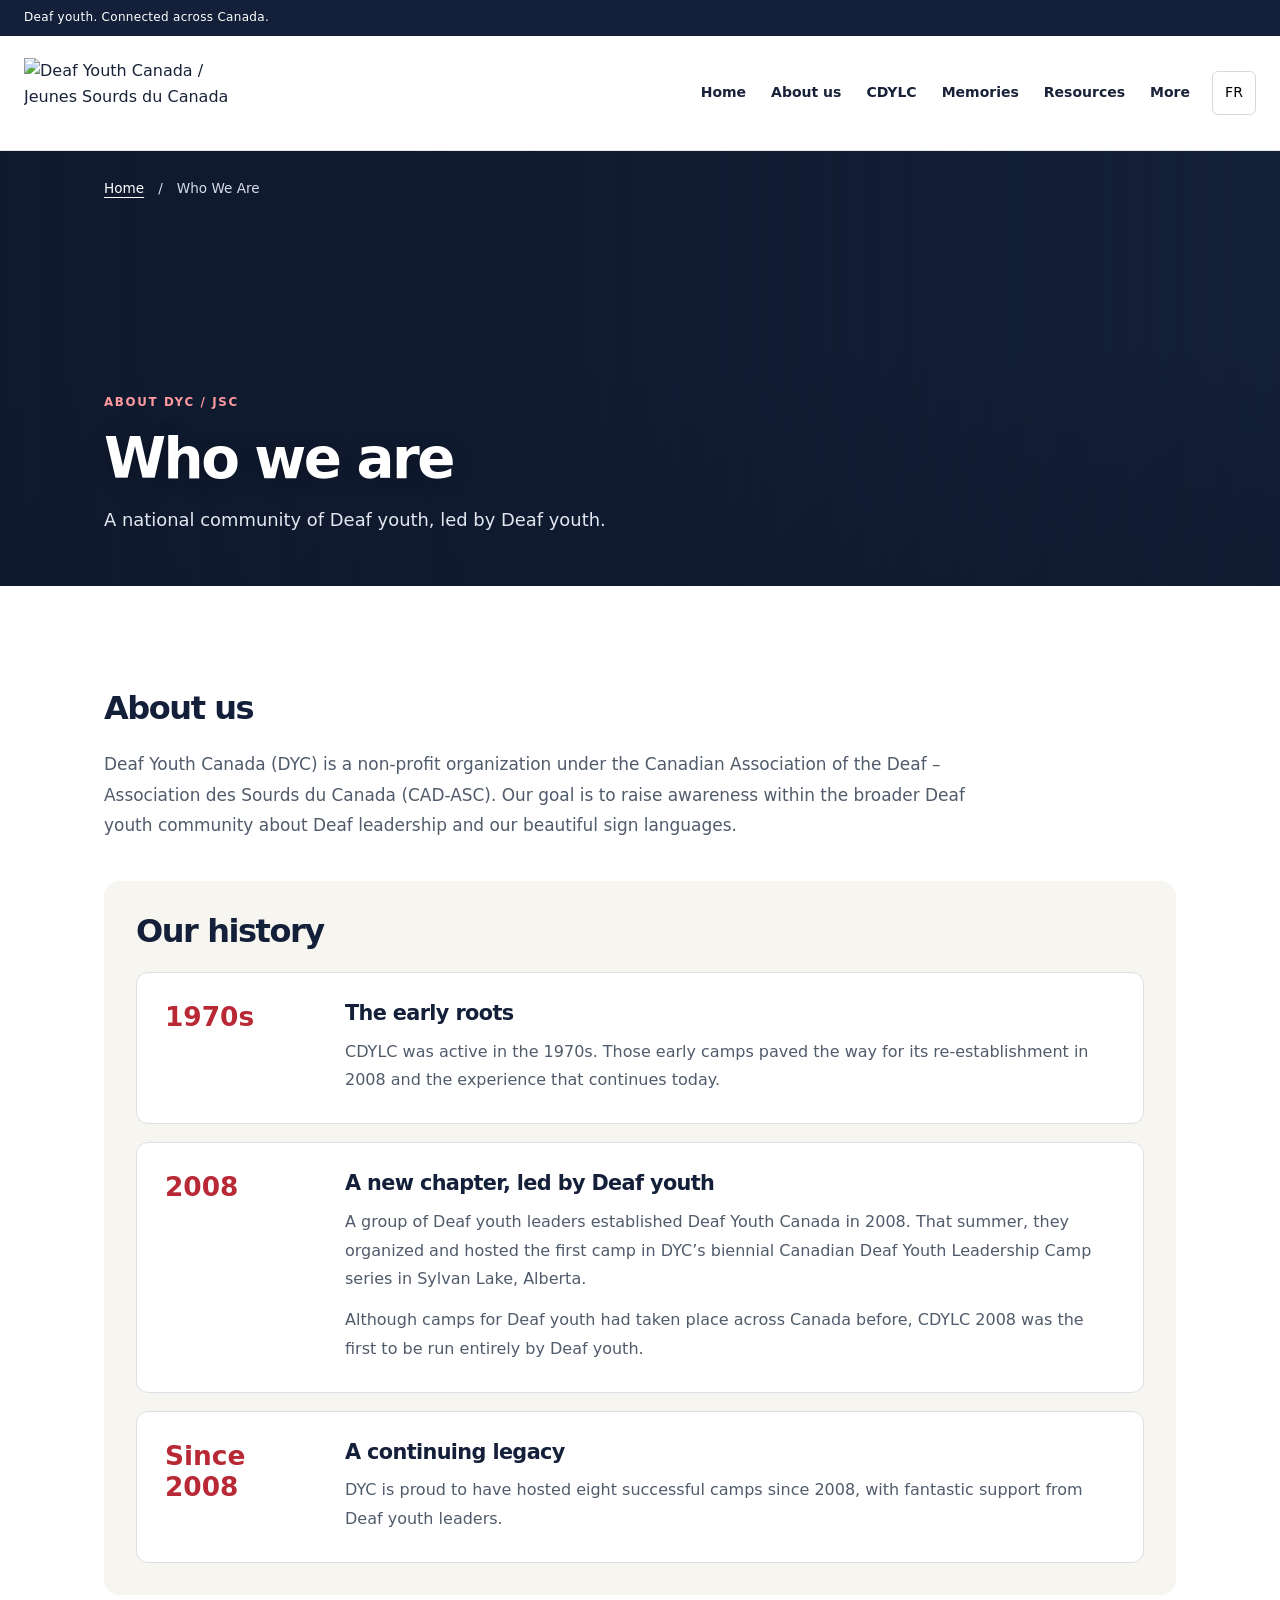
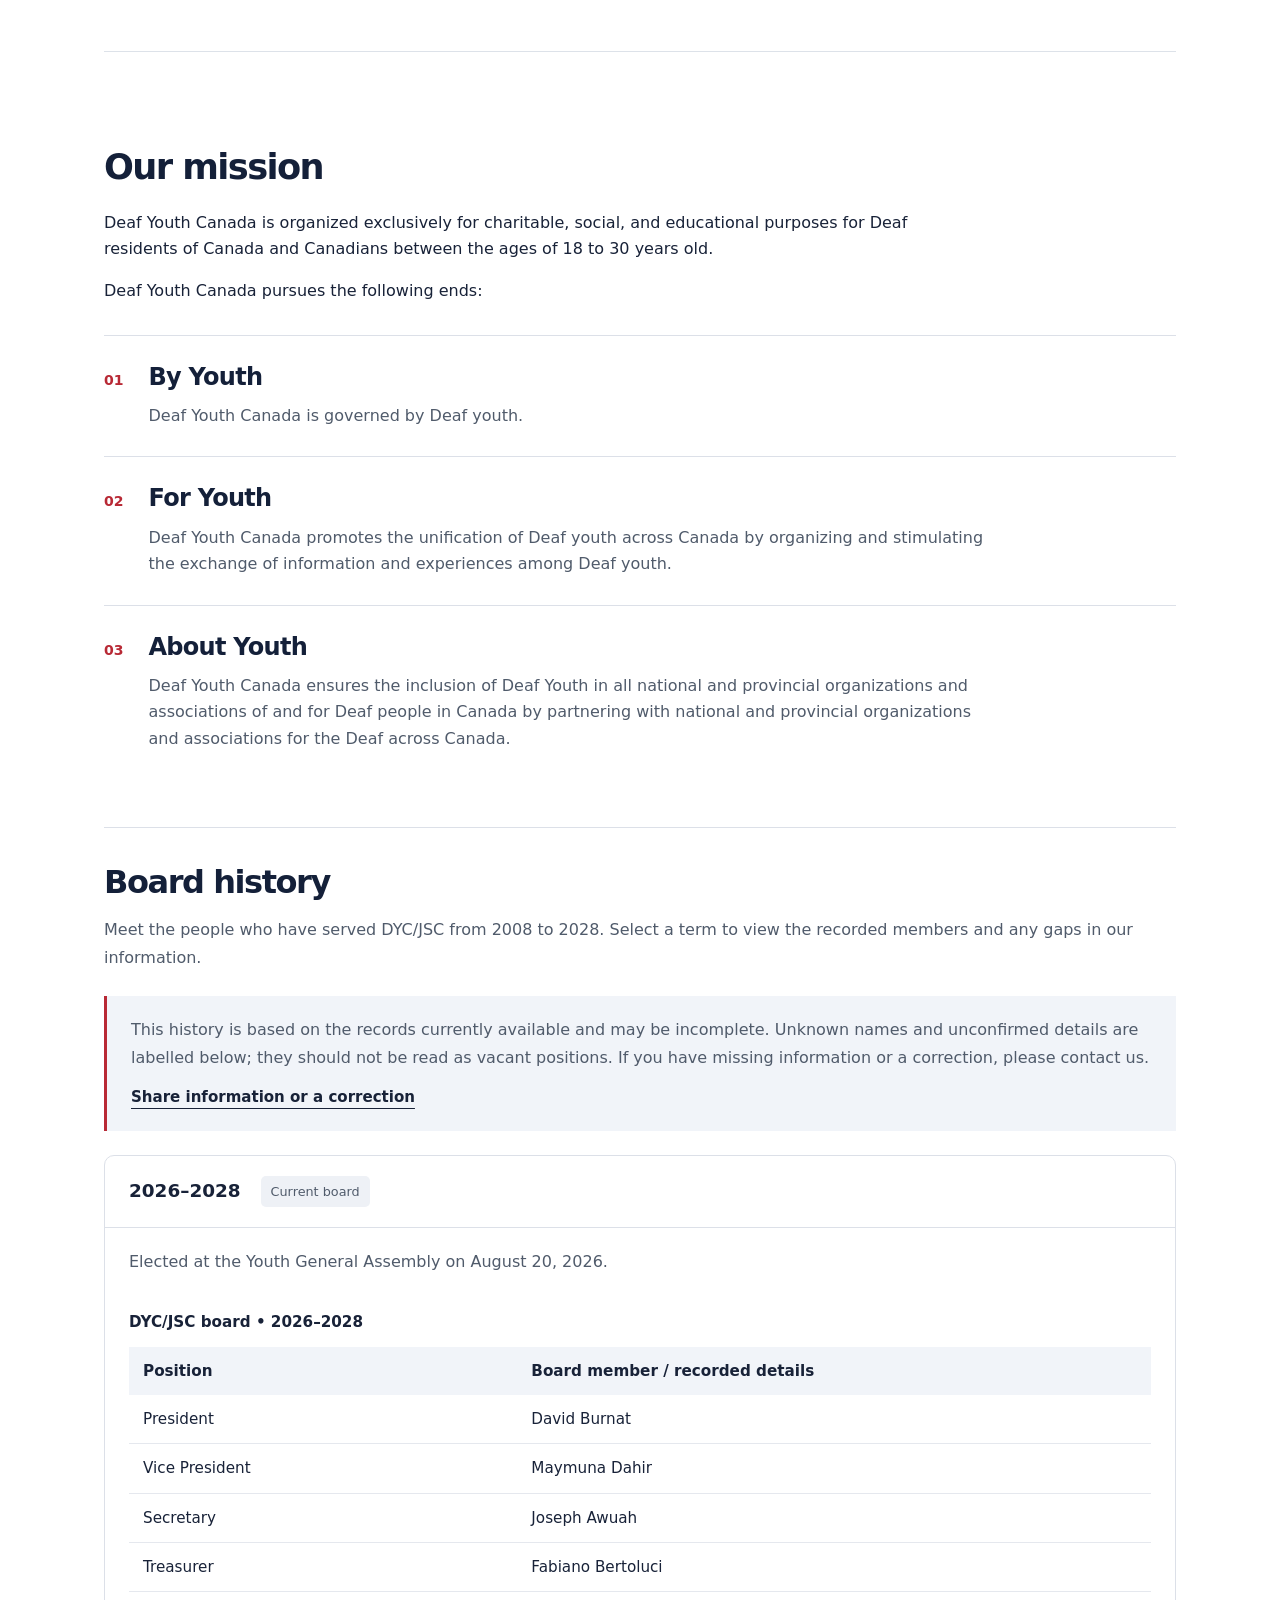
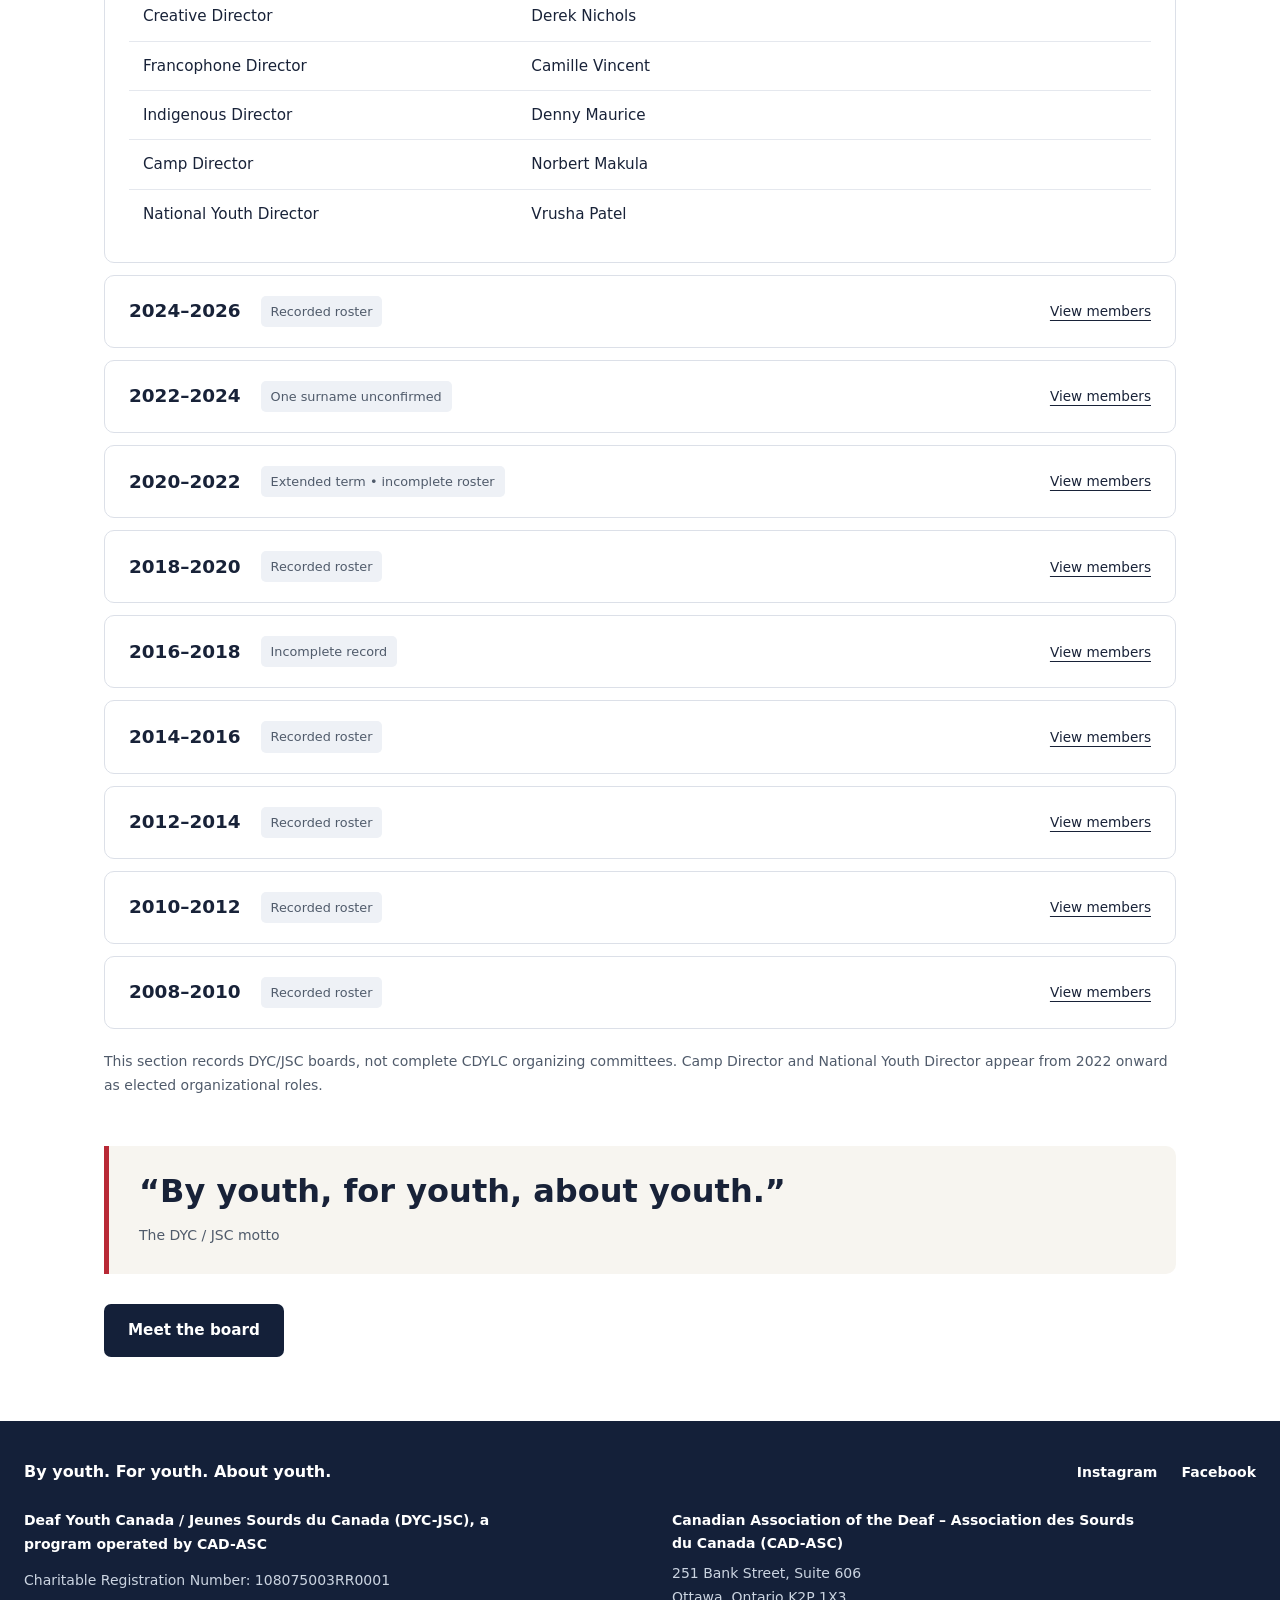
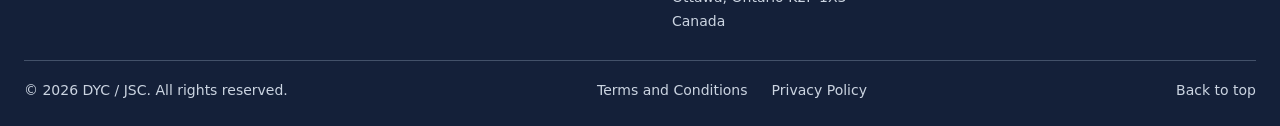
==== commit 4caa2229: "Add files via upload" ====
--- a/about.html
+++ b/about.html
@@ -1,8 +1,8 @@
-<!doctype html><html lang="en"><head><meta charset="utf-8"><meta name="viewport" content="width=device-width,initial-scale=1"><title>Who We Are | DYC / JSC</title><meta name="description" content="By youth. For youth. About youth. Connect with Deaf Youth Canada / Jeunes Sourds du Canada."><link rel="icon" type="image/png" href="favicon.png"><link rel="stylesheet" href="style.css?v=editorial-1"><script src="app.js?v=camp-motion-1" defer></script><link rel="stylesheet" href="board-history.css?v=1"></head><body data-title-en="Who We Are | DYC / JSC" data-title-fr="Qui nous sommes | DYC / JSC">
+<!doctype html><html lang="en"><head><meta charset="utf-8"><meta name="viewport" content="width=device-width,initial-scale=1"><title>Who We Are | DYC / JSC</title><meta name="description" content="Who we are: the story of DYC / JSC from its 1970s roots and 2008 relaunch, our mission, and the history of our board."><link rel="canonical" href="https://dycjsc.ca/about.html"><meta property="og:type" content="website"><meta property="og:site_name" content="Deaf Youth Canada / Jeunes Sourds du Canada"><meta property="og:title" content="Who We Are | DYC / JSC"><meta property="og:description" content="Who we are: the story of DYC / JSC from its 1970s roots and 2008 relaunch, our mission, and the history of our board."><meta property="og:url" content="https://dycjsc.ca/about.html"><meta property="og:image" content="https://dycjsc.ca/assets/cdylc-group.jpeg"><meta property="og:image:width" content="1600"><meta property="og:image:height" content="1200"><meta property="og:image:alt" content="CDYLC participants in red camp hoodies together beside a lake"><meta property="og:locale" content="en_CA"><meta property="og:locale:alternate" content="fr_CA"><meta name="twitter:card" content="summary_large_image"><link rel="icon" type="image/png" href="favicon.png"><link rel="stylesheet" href="style.css?v=editorial-1"><link rel="stylesheet" href="polish.css?v=1"><script src="app.js?v=camp-motion-2" defer></script><link rel="stylesheet" href="board-history.css?v=1"></head><body data-title-en="Who We Are | DYC / JSC" data-title-fr="Qui nous sommes | DYC / JSC">
 <a class="skip" href="#main" data-en="Skip to content" data-fr="Aller au contenu">Skip to content</a>
 <div class="topline"><span data-en="Deaf youth. Connected across Canada." data-fr="Les jeunes Sourds. Unis partout au Canada.">Deaf youth. Connected across Canada.</span></div>
 <header><a class="brand" href="index.html" aria-label="DYC / JSC home"><img src="assets/logo.png" alt="Deaf Youth Canada / Jeunes Sourds du Canada" width="1013" height="347"></a><button class="menu" aria-expanded="false" aria-controls="nav" data-en="Menu" data-fr="Menu">Menu</button><nav id="nav"><a href="index.html" data-en="Home" data-fr="Accueil">Home</a><div class="about-dropdown"><button class="about-toggle" type="button" aria-expanded="false" aria-controls="about-submenu"><span data-en="About us" data-fr="À propos">About us</span></button><div id="about-submenu" class="about-submenu" hidden><a href="about.html" aria-current="page" data-en="Who We Are" data-fr="Qui nous sommes">Who We Are</a><a href="bylaws.html" data-en="Bylaws" data-fr="Règlements">Bylaws</a><a href="board.html" data-en="Board" data-fr="Conseil">Board</a></div></div><a href="cdylc.html" data-en="CDYLC" data-fr="CLJSC">CDYLC</a><a href="memories.html" data-en="Memories" data-fr="Souvenirs">Memories</a><a href="resources.html" data-en="Resources" data-fr="Ressources">Resources</a><div class="about-dropdown"><button class="about-toggle" type="button" aria-expanded="false" aria-controls="more-submenu"><span data-en="More" data-fr="Plus">More</span></button><div id="more-submenu" class="about-submenu" hidden><a href="get-involved.html" data-en="Get Involved" data-fr="Participer">Get Involved</a><a href="membership.html" data-en="Become a Member" data-fr="Devenir membre">Become a Member</a><a href="contact.html" data-en="Contact Us" data-fr="Nous joindre">Contact Us</a></div></div></nav><button id="language" aria-label="Afficher le site en français">FR</button></header>
-<main id="main"><div class="breadcrumb"><a href="index.html" data-en="Home" data-fr="Accueil">Home</a><span aria-hidden="true">/</span><span data-en="Who We Are" data-fr="Qui nous sommes">Who We Are</span></div><section id="about" class="section who-page"><div class="section-heading"><p class="eyebrow" data-en="ABOUT DYC / JSC" data-fr="À PROPOS DE DYC / JSC">ABOUT DYC / JSC</p><h1 class="page-title" data-en="Who we are" data-fr="Qui nous sommes">Who we are</h1></div><section class="who-overview"><h2 data-en="About us" data-fr="À propos de nous">About us</h2><p data-en="Deaf Youth Canada (DYC) is a non-profit organization under the Canadian Association of the Deaf – Association des Sourds du Canada (CAD-ASC). Our goal is to raise awareness within the broader Deaf youth community about Deaf leadership and our beautiful sign languages." data-fr="Jeunes Sourds du Canada (JSC) est une organisation à but non lucratif rattachée à l’Association des Sourds du Canada – Canadian Association of the Deaf (ASC-CAD). Notre objectif est de sensibiliser la communauté des jeunes Sourds au leadership sourd et à nos belles langues des signes.">Deaf Youth Canada (DYC) is a non-profit organization under the Canadian Association of the Deaf – Association des Sourds du Canada (CAD-ASC). Our goal is to raise awareness within the broader Deaf youth community about Deaf leadership and our beautiful sign languages.</p></section><section class="who-history history-timeline"><h2 data-en="Our history" data-fr="Notre histoire">Our history</h2><div class="history-entries"><article class="history-entry"><div class="history-date" data-en="1970s" data-fr="Années 1970">1970s</div><div><h3 data-en="The early roots" data-fr="Les premières racines">The early roots</h3><p data-en="CDYLC was active in the 1970s. Those early camps paved the way for its re-establishment in 2008 and the experience that continues today." data-fr="Le CLJSC était actif dans les années 1970. Ces premiers camps ont ouvert la voie à son rétablissement en 2008 et à l’expérience qui se poursuit aujourd’hui.">CDYLC was active in the 1970s. Those early camps paved the way for its re-establishment in 2008 and the experience that continues today.</p></div></article><article class="history-entry"><div class="history-date" data-en="2008" data-fr="2008">2008</div><div><h3 data-en="A new chapter, led by Deaf youth" data-fr="Un nouveau chapitre, dirigé par les jeunes Sourds">A new chapter, led by Deaf youth</h3><p data-en="A group of Deaf youth leaders established Deaf Youth Canada in 2008. That summer, they organized and hosted the first camp in DYC’s biennial Canadian Deaf Youth Leadership Camp series in Sylvan Lake, Alberta." data-fr="Un groupe de jeunes leaders sourds a fondé Jeunes Sourds du Canada en 2008. Cet été-là, ils ont organisé et accueilli le premier camp de la série biennale du Camp de leadership des jeunes sourds du Canada de JSC à Sylvan Lake, en Alberta.">A group of Deaf youth leaders established Deaf Youth Canada in 2008. That summer, they organized and hosted the first camp in DYC’s biennial Canadian Deaf Youth Leadership Camp series in Sylvan Lake, Alberta.</p><p data-en="Although camps for Deaf youth had taken place across Canada before, CDYLC 2008 was the first to be run entirely by Deaf youth." data-fr="Bien que des camps pour les jeunes Sourds aient déjà eu lieu au Canada, le CLJSC 2008 a été le premier à être entièrement organisé par des jeunes Sourds.">Although camps for Deaf youth had taken place across Canada before, CDYLC 2008 was the first to be run entirely by Deaf youth.</p></div></article><article class="history-entry"><div class="history-date" data-en="Since 2008" data-fr="Depuis 2008">Since 2008</div><div><h3 data-en="A continuing legacy" data-fr="Un héritage qui se poursuit">A continuing legacy</h3><p data-en="DYC is proud to have hosted eight successful camps since 2008, with fantastic support from Deaf youth leaders." data-fr="JSC est fier d’avoir organisé huit camps réussis depuis 2008, avec le soutien fantastique de jeunes leaders sourds.">DYC is proud to have hosted eight successful camps since 2008, with fantastic support from Deaf youth leaders.</p></div></article></div></section><section id="mission" class="who-mission" aria-labelledby="mission-heading"><div class="mission-statement"><h2 id="mission-heading" data-en="Our mission" data-fr="Notre mission">Our mission</h2><p data-en="Deaf Youth Canada is organized exclusively for charitable, social, and educational purposes for Deaf residents of Canada and Canadians between the ages of 18 to 30 years old." data-fr="Les Jeunes Sourds du Canada est organisé exclusivement pour à des fins caritatives, sociales et éducatives pour les résidents sourds du Canada et les Canadiens âgés de 18 à 30 ans.">Deaf Youth Canada is organized exclusively for charitable, social, and educational purposes for Deaf residents of Canada and Canadians between the ages of 18 to 30 years old.</p><p data-en="Deaf Youth Canada pursues the following ends:" data-fr="Les Jeunes Sourds du Canada a comme objectifs les suivants :">Deaf Youth Canada pursues the following ends:</p></div><div class="mission-pillars"><article><span class="number">01</span><div><h3 data-en="By Youth" data-fr="Par les jeunes">By Youth</h3><p data-en="Deaf Youth Canada is governed by Deaf youth." data-fr="Jeunes Sourds du Canada est gouverné par les jeunes sourds.">Deaf Youth Canada is governed by Deaf youth.</p></div></article><article><span class="number">02</span><div><h3 data-en="For Youth" data-fr="Pour les jeunes">For Youth</h3><p data-en="Deaf Youth Canada promotes the unification of Deaf youth across Canada by organizing and stimulating the exchange of information and experiences among Deaf youth." data-fr="Jeunes Sourds du Canada encourage l’unification des jeunes sourds à travers le Canada en organisant et en stimulant l’échange d’informations et d’expériences chez les jeunes sourds.">Deaf Youth Canada promotes the unification of Deaf youth across Canada by organizing and stimulating the exchange of information and experiences among Deaf youth.</p></div></article><article><span class="number">03</span><div><h3 data-en="About Youth" data-fr="À propos des jeunes">About Youth</h3><p data-en="Deaf Youth Canada ensures the inclusion of Deaf Youth in all national and provincial organizations and associations of and for Deaf people in Canada by partnering with national and provincial organizations and associations for the Deaf across Canada." data-fr="Jeunes Sourds du Canada assure l’inclusion des jeunes sourds dans toutes les organisations et associations nationales et provinciales de et pour les personnes sourdes au Canada en s’associant avec des organisations et associations nationales et provinciales pour les sourds à travers le Canada.">Deaf Youth Canada ensures the inclusion of Deaf Youth in all national and provincial organizations and associations of and for Deaf people in Canada by partnering with national and provincial organizations and associations for the Deaf across Canada.</p></div></article></div></section><section id="board-history" class="board-history" aria-labelledby="board-history-heading"><h2 id="board-history-heading" data-en="Board history" data-fr="Historique du conseil">Board history</h2><p  data-en="Meet the people who have served DYC/JSC from 2008 to 2028. Select a term to view the recorded members and any gaps in our information." data-fr="Découvrez les personnes qui ont siégé au conseil de DYC/JSC de 2008 à 2028. Sélectionnez un mandat pour consulter les noms consignés et les renseignements manquants.">Meet the people who have served DYC/JSC from 2008 to 2028. Select a term to view the recorded members and any gaps in our information.</p><div class="board-history-note"><p  data-en="This history is based on the records currently available and may be incomplete. Unknown names and unconfirmed details are labelled below; they should not be read as vacant positions. If you have missing information or a correction, please contact us." data-fr="Cet historique repose sur les documents actuellement disponibles et peut être incomplet. Les noms inconnus et les détails à confirmer sont indiqués ci-dessous; ils ne signifient pas que les postes étaient vacants. Si vous avez des renseignements à ajouter ou une correction à proposer, veuillez nous joindre.">This history is based on the records currently available and may be incomplete. Unknown names and unconfirmed details are labelled below; they should not be read as vacant positions. If you have missing information or a correction, please contact us.</p><a class="text-link" href="contact.html" data-en="Share information or a correction" data-fr="Transmettre des renseignements ou une correction">Share information or a correction</a></div><div class="board-terms"><details class="board-term" open><summary><span class="board-term-year">2026–2028</span><span class="board-term-status" data-en="Current board" data-fr="Conseil actuel">Current board</span><span class="board-term-action" data-en="View members" data-fr="Voir les membres">View members</span></summary><div class="board-term-content"><p class="board-term-note" data-en="Elected at the Youth General Assembly on August 20, 2026." data-fr="Conseil élu à l’assemblée générale des jeunes du 20 août 2026.">Elected at the Youth General Assembly on August 20, 2026.</p><table><caption><span  data-en="DYC/JSC board • 2026–2028" data-fr="Conseil de DYC/JSC • 2026–2028">DYC/JSC board • 2026–2028</span></caption><thead><tr><th scope="col" data-en="Position" data-fr="Fonction">Position</th><th scope="col" data-en="Board member / recorded details" data-fr="Membre du conseil / renseignements consignés">Board member / recorded details</th></tr></thead><tbody><tr><th scope="row" data-en="President" data-fr="Présidence">President</th><td>David Burnat</td></tr><tr><th scope="row" data-en="Vice President" data-fr="Vice-présidence">Vice President</th><td>Maymuna Dahir</td></tr><tr><th scope="row" data-en="Secretary" data-fr="Secrétariat">Secretary</th><td>Joseph Awuah</td></tr><tr><th scope="row" data-en="Treasurer" data-fr="Trésorerie">Treasurer</th><td>Fabiano Bertoluci</td></tr><tr><th scope="row" data-en="Creative Director" data-fr="Direction de la création">Creative Director</th><td>Derek Nichols</td></tr><tr><th scope="row" data-en="Francophone Director" data-fr="Direction francophone">Francophone Director</th><td>Camille Vincent</td></tr><tr><th scope="row" data-en="Indigenous Director" data-fr="Direction autochtone">Indigenous Director</th><td>Denny Maurice</td></tr><tr><th scope="row" data-en="Camp Director" data-fr="Direction du camp">Camp Director</th><td>Norbert Makula</td></tr><tr><th scope="row" data-en="National Youth Director" data-fr="Direction nationale de la jeunesse">National Youth Director</th><td>Vrusha Patel</td></tr></tbody></table></div></details>
+<main id="main"><section class="page-banner has-photo align-who" style="--banner-image:url('assets/memories/memory-15.jpg');--banner-position:center 78%"><div class="page-banner-inner"><div class="breadcrumb"><a href="index.html" data-en="Home" data-fr="Accueil">Home</a><span aria-hidden="true">/</span><span data-en="Who We Are" data-fr="Qui nous sommes">Who We Are</span></div><p class="eyebrow" data-en="ABOUT DYC / JSC" data-fr="À PROPOS DE DYC / JSC">ABOUT DYC / JSC</p><h1 class="page-title" data-en="Who we are" data-fr="Qui nous sommes">Who we are</h1><p class="page-lead" data-en="A national community of Deaf youth, led by Deaf youth." data-fr="Une communauté nationale de jeunes Sourds, dirigée par des jeunes Sourds.">A national community of Deaf youth, led by Deaf youth.</p></div></section><section id="about" class="section who-page"><section class="who-overview"><h2 data-en="About us" data-fr="À propos de nous">About us</h2><p data-en="Deaf Youth Canada (DYC) is a non-profit organization under the Canadian Association of the Deaf – Association des Sourds du Canada (CAD-ASC). Our goal is to raise awareness within the broader Deaf youth community about Deaf leadership and our beautiful sign languages." data-fr="Jeunes Sourds du Canada (JSC) est une organisation à but non lucratif rattachée à l’Association des Sourds du Canada – Canadian Association of the Deaf (ASC-CAD). Notre objectif est de sensibiliser la communauté des jeunes Sourds au leadership sourd et à nos belles langues des signes.">Deaf Youth Canada (DYC) is a non-profit organization under the Canadian Association of the Deaf – Association des Sourds du Canada (CAD-ASC). Our goal is to raise awareness within the broader Deaf youth community about Deaf leadership and our beautiful sign languages.</p></section><section class="who-history history-timeline"><h2 data-en="Our history" data-fr="Notre histoire">Our history</h2><div class="history-entries"><article class="history-entry"><div class="history-date" data-en="1970s" data-fr="Années 1970">1970s</div><div><h3 data-en="The early roots" data-fr="Les premières racines">The early roots</h3><p data-en="CDYLC was active in the 1970s. Those early camps paved the way for its re-establishment in 2008 and the experience that continues today." data-fr="Le CLJSC était actif dans les années 1970. Ces premiers camps ont ouvert la voie à son rétablissement en 2008 et à l’expérience qui se poursuit aujourd’hui.">CDYLC was active in the 1970s. Those early camps paved the way for its re-establishment in 2008 and the experience that continues today.</p></div></article><article class="history-entry"><div class="history-date" data-en="2008" data-fr="2008">2008</div><div><h3 data-en="A new chapter, led by Deaf youth" data-fr="Un nouveau chapitre, dirigé par les jeunes Sourds">A new chapter, led by Deaf youth</h3><p data-en="A group of Deaf youth leaders established Deaf Youth Canada in 2008. That summer, they organized and hosted the first camp in DYC’s biennial Canadian Deaf Youth Leadership Camp series in Sylvan Lake, Alberta." data-fr="Un groupe de jeunes leaders sourds a fondé Jeunes Sourds du Canada en 2008. Cet été-là, ils ont organisé et accueilli le premier camp de la série biennale du Camp de leadership des jeunes sourds du Canada de JSC à Sylvan Lake, en Alberta.">A group of Deaf youth leaders established Deaf Youth Canada in 2008. That summer, they organized and hosted the first camp in DYC’s biennial Canadian Deaf Youth Leadership Camp series in Sylvan Lake, Alberta.</p><p data-en="Although camps for Deaf youth had taken place across Canada before, CDYLC 2008 was the first to be run entirely by Deaf youth." data-fr="Bien que des camps pour les jeunes Sourds aient déjà eu lieu au Canada, le CLJSC 2008 a été le premier à être entièrement organisé par des jeunes Sourds.">Although camps for Deaf youth had taken place across Canada before, CDYLC 2008 was the first to be run entirely by Deaf youth.</p></div></article><article class="history-entry"><div class="history-date" data-en="Since 2008" data-fr="Depuis 2008">Since 2008</div><div><h3 data-en="A continuing legacy" data-fr="Un héritage qui se poursuit">A continuing legacy</h3><p data-en="DYC is proud to have hosted eight successful camps since 2008, with fantastic support from Deaf youth leaders." data-fr="JSC est fier d’avoir organisé huit camps réussis depuis 2008, avec le soutien fantastique de jeunes leaders sourds.">DYC is proud to have hosted eight successful camps since 2008, with fantastic support from Deaf youth leaders.</p></div></article></div></section><section id="mission" class="who-mission" aria-labelledby="mission-heading"><div class="mission-statement"><h2 id="mission-heading" data-en="Our mission" data-fr="Notre mission">Our mission</h2><p data-en="Deaf Youth Canada is organized exclusively for charitable, social, and educational purposes for Deaf residents of Canada and Canadians between the ages of 18 to 30 years old." data-fr="Les Jeunes Sourds du Canada est organisé exclusivement pour à des fins caritatives, sociales et éducatives pour les résidents sourds du Canada et les Canadiens âgés de 18 à 30 ans.">Deaf Youth Canada is organized exclusively for charitable, social, and educational purposes for Deaf residents of Canada and Canadians between the ages of 18 to 30 years old.</p><p data-en="Deaf Youth Canada pursues the following ends:" data-fr="Les Jeunes Sourds du Canada a comme objectifs les suivants :">Deaf Youth Canada pursues the following ends:</p></div><div class="mission-pillars"><article><span class="number">01</span><div><h3 data-en="By Youth" data-fr="Par les jeunes">By Youth</h3><p data-en="Deaf Youth Canada is governed by Deaf youth." data-fr="Jeunes Sourds du Canada est gouverné par les jeunes sourds.">Deaf Youth Canada is governed by Deaf youth.</p></div></article><article><span class="number">02</span><div><h3 data-en="For Youth" data-fr="Pour les jeunes">For Youth</h3><p data-en="Deaf Youth Canada promotes the unification of Deaf youth across Canada by organizing and stimulating the exchange of information and experiences among Deaf youth." data-fr="Jeunes Sourds du Canada encourage l’unification des jeunes sourds à travers le Canada en organisant et en stimulant l’échange d’informations et d’expériences chez les jeunes sourds.">Deaf Youth Canada promotes the unification of Deaf youth across Canada by organizing and stimulating the exchange of information and experiences among Deaf youth.</p></div></article><article><span class="number">03</span><div><h3 data-en="About Youth" data-fr="À propos des jeunes">About Youth</h3><p data-en="Deaf Youth Canada ensures the inclusion of Deaf Youth in all national and provincial organizations and associations of and for Deaf people in Canada by partnering with national and provincial organizations and associations for the Deaf across Canada." data-fr="Jeunes Sourds du Canada assure l’inclusion des jeunes sourds dans toutes les organisations et associations nationales et provinciales de et pour les personnes sourdes au Canada en s’associant avec des organisations et associations nationales et provinciales pour les sourds à travers le Canada.">Deaf Youth Canada ensures the inclusion of Deaf Youth in all national and provincial organizations and associations of and for Deaf people in Canada by partnering with national and provincial organizations and associations for the Deaf across Canada.</p></div></article></div></section><section id="board-history" class="board-history" aria-labelledby="board-history-heading"><h2 id="board-history-heading" data-en="Board history" data-fr="Historique du conseil">Board history</h2><p  data-en="Meet the people who have served DYC/JSC from 2008 to 2028. Select a term to view the recorded members and any gaps in our information." data-fr="Découvrez les personnes qui ont siégé au conseil de DYC/JSC de 2008 à 2028. Sélectionnez un mandat pour consulter les noms consignés et les renseignements manquants.">Meet the people who have served DYC/JSC from 2008 to 2028. Select a term to view the recorded members and any gaps in our information.</p><div class="board-history-note"><p  data-en="This history is based on the records currently available and may be incomplete. Unknown names and unconfirmed details are labelled below; they should not be read as vacant positions. If you have missing information or a correction, please contact us." data-fr="Cet historique repose sur les documents actuellement disponibles et peut être incomplet. Les noms inconnus et les détails à confirmer sont indiqués ci-dessous; ils ne signifient pas que les postes étaient vacants. Si vous avez des renseignements à ajouter ou une correction à proposer, veuillez nous joindre.">This history is based on the records currently available and may be incomplete. Unknown names and unconfirmed details are labelled below; they should not be read as vacant positions. If you have missing information or a correction, please contact us.</p><a class="text-link" href="contact.html" data-en="Share information or a correction" data-fr="Transmettre des renseignements ou une correction">Share information or a correction</a></div><div class="board-terms"><details class="board-term" open><summary><span class="board-term-year">2026–2028</span><span class="board-term-status" data-en="Current board" data-fr="Conseil actuel">Current board</span><span class="board-term-action" data-en="View members" data-fr="Voir les membres">View members</span></summary><div class="board-term-content"><p class="board-term-note" data-en="Elected at the Youth General Assembly on August 20, 2026." data-fr="Conseil élu à l’assemblée générale des jeunes du 20 août 2026.">Elected at the Youth General Assembly on August 20, 2026.</p><table><caption><span  data-en="DYC/JSC board • 2026–2028" data-fr="Conseil de DYC/JSC • 2026–2028">DYC/JSC board • 2026–2028</span></caption><thead><tr><th scope="col" data-en="Position" data-fr="Fonction">Position</th><th scope="col" data-en="Board member / recorded details" data-fr="Membre du conseil / renseignements consignés">Board member / recorded details</th></tr></thead><tbody><tr><th scope="row" data-en="President" data-fr="Présidence">President</th><td>David Burnat</td></tr><tr><th scope="row" data-en="Vice President" data-fr="Vice-présidence">Vice President</th><td>Maymuna Dahir</td></tr><tr><th scope="row" data-en="Secretary" data-fr="Secrétariat">Secretary</th><td>Joseph Awuah</td></tr><tr><th scope="row" data-en="Treasurer" data-fr="Trésorerie">Treasurer</th><td>Fabiano Bertoluci</td></tr><tr><th scope="row" data-en="Creative Director" data-fr="Direction de la création">Creative Director</th><td>Derek Nichols</td></tr><tr><th scope="row" data-en="Francophone Director" data-fr="Direction francophone">Francophone Director</th><td>Camille Vincent</td></tr><tr><th scope="row" data-en="Indigenous Director" data-fr="Direction autochtone">Indigenous Director</th><td>Denny Maurice</td></tr><tr><th scope="row" data-en="Camp Director" data-fr="Direction du camp">Camp Director</th><td>Norbert Makula</td></tr><tr><th scope="row" data-en="National Youth Director" data-fr="Direction nationale de la jeunesse">National Youth Director</th><td>Vrusha Patel</td></tr></tbody></table></div></details>
 <details class="board-term"><summary><span class="board-term-year">2024–2026</span><span class="board-term-status" data-en="Recorded roster" data-fr="Composition consignée">Recorded roster</span><span class="board-term-action" data-en="View members" data-fr="Voir les membres">View members</span></summary><div class="board-term-content"><table><caption><span  data-en="DYC/JSC board • 2024–2026" data-fr="Conseil de DYC/JSC • 2024–2026">DYC/JSC board • 2024–2026</span></caption><thead><tr><th scope="col" data-en="Position" data-fr="Fonction">Position</th><th scope="col" data-en="Board member / recorded details" data-fr="Membre du conseil / renseignements consignés">Board member / recorded details</th></tr></thead><tbody><tr><th scope="row" data-en="President" data-fr="Présidence">President</th><td>Michael J. Samakayi</td></tr><tr><th scope="row" data-en="Vice President" data-fr="Vice-présidence">Vice President</th><td>Roman Skliar</td></tr><tr><th scope="row" data-en="Secretary" data-fr="Secrétariat">Secretary</th><td>Kari McMinn</td></tr><tr><th scope="row" data-en="Treasurer" data-fr="Trésorerie">Treasurer</th><td>Dawn-Rayne Pachanos</td></tr><tr><th scope="row" data-en="Creative Director" data-fr="Direction de la création">Creative Director</th><td>Kristina Duong</td></tr><tr><th scope="row" data-en="Francophone Director" data-fr="Direction francophone">Francophone Director</th><td>Rosalie Labelle</td></tr><tr><th scope="row" data-en="Indigenous Director" data-fr="Direction autochtone">Indigenous Director</th><td>Chad Wolfe</td></tr><tr><th scope="row" data-en="Camp Director" data-fr="Direction du camp">Camp Director</th><td>David Burnat</td></tr><tr><th scope="row" data-en="National Youth Director" data-fr="Direction nationale de la jeunesse">National Youth Director</th><td>Lenesha Hall</td></tr></tbody></table></div></details>
 <details class="board-term"><summary><span class="board-term-year">2022–2024</span><span class="board-term-status" data-en="One surname unconfirmed" data-fr="Un nom de famille à confirmer">One surname unconfirmed</span><span class="board-term-action" data-en="View members" data-fr="Voir les membres">View members</span></summary><div class="board-term-content"><p class="board-term-note" data-en="Elected at the Youth General Assembly held in two parts on July 29 and August 28, 2022. Jenny H.’s full surname remains unconfirmed in the election record reviewed." data-fr="Conseil élu à l’assemblée générale des jeunes tenue en deux parties, les 29 juillet et 28 août 2022. Le nom de famille complet de Jenny H. reste à confirmer dans le compte rendu électoral consulté.">Elected at the Youth General Assembly held in two parts on July 29 and August 28, 2022. Jenny H.’s full surname remains unconfirmed in the election record reviewed.</p><table><caption><span  data-en="DYC/JSC board • 2022–2024" data-fr="Conseil de DYC/JSC • 2022–2024">DYC/JSC board • 2022–2024</span></caption><thead><tr><th scope="col" data-en="Position" data-fr="Fonction">Position</th><th scope="col" data-en="Board member / recorded details" data-fr="Membre du conseil / renseignements consignés">Board member / recorded details</th></tr></thead><tbody><tr><th scope="row" data-en="President" data-fr="Présidence">President</th><td>Dawn-Rayne Pachanos</td></tr><tr><th scope="row" data-en="Vice President" data-fr="Vice-présidence">Vice President</th><td>Judyta Szacilowski</td></tr><tr><th scope="row" data-en="Secretary" data-fr="Secrétariat">Secretary</th><td  data-en="Jenny H. — full surname unknown" data-fr="Jenny H. — nom de famille complet inconnu">Jenny H. — full surname unknown</td></tr><tr><th scope="row" data-en="Treasurer" data-fr="Trésorerie">Treasurer</th><td>Kamil Burnat</td></tr><tr><th scope="row" data-en="Creative Director" data-fr="Direction de la création">Creative Director</th><td>Carlisle Robinson</td></tr><tr><th scope="row" data-en="Francophone Director" data-fr="Direction francophone">Francophone Director</th><td>Jeremy Locas</td></tr><tr><th scope="row" data-en="Indigenous Director" data-fr="Direction autochtone">Indigenous Director</th><td>Harley Thunder</td></tr><tr><th scope="row" data-en="Camp Director" data-fr="Direction du camp">Camp Director</th><td>Justyna Grela</td></tr><tr><th scope="row" data-en="National Youth Director" data-fr="Direction nationale de la jeunesse">National Youth Director</th><td>Stephanie Lamy-Therrien</td></tr></tbody></table></div></details>
 <details class="board-term"><summary><span class="board-term-year">2020–2022</span><span class="board-term-status" data-en="Extended term • incomplete roster" data-fr="Mandat prolongé • liste incomplète">Extended term • incomplete roster</span><span class="board-term-action" data-en="View members" data-fr="Voir les membres">View members</span></summary><div class="board-term-content"><p class="board-term-note" data-en="The 2018 board’s term was extended in June 2020 after the camp was postponed during COVID-19. These are documented changes, not a newly elected 2020 roster. The 2022 summary mentions five active directors and one inactive director without restating every name." data-fr="Le mandat du conseil élu en 2018 a été prolongé en juin 2020 après le report du camp pendant la pandémie de COVID-19. Il s’agit de changements documentés, et non d’un nouveau conseil élu en 2020. Le résumé de 2022 mentionne cinq membres actifs et une membre inactive sans reprendre tous les noms.">The 2018 board’s term was extended in June 2020 after the camp was postponed during COVID-19. These are documented changes, not a newly elected 2020 roster. The 2022 summary mentions five active directors and one inactive director without restating every name.</p><table><caption><span  data-en="DYC/JSC board • 2020–2022" data-fr="Conseil de DYC/JSC • 2020–2022">DYC/JSC board • 2020–2022</span></caption><thead><tr><th scope="col" data-en="Position" data-fr="Fonction">Position</th><th scope="col" data-en="Board member / recorded details" data-fr="Membre du conseil / renseignements consignés">Board member / recorded details</th></tr></thead><tbody><tr><th scope="row" data-en="Francophone Director" data-fr="Direction francophone">Francophone Director</th><td  data-en="Rosalie Labelle — resigned July 2020" data-fr="Rosalie Labelle — démission en juillet 2020">Rosalie Labelle — resigned July 2020</td></tr><tr><th scope="row" data-en="Interim Vice President" data-fr="Vice-présidence par intérim">Interim Vice President</th><td  data-en="Evan Husack — appointed October 20, 2021" data-fr="Evan Husack — nomination le 20 octobre 2021">Evan Husack — appointed October 20, 2021</td></tr><tr><th scope="row" data-en="LSQ Director" data-fr="Direction LSQ">LSQ Director</th><td  data-en="Caitlin Haist — recorded as inactive; resigned before CDYLC 2022" data-fr="Caitlin Haist — indiquée comme inactive; démission avant le CLJSC 2022">Caitlin Haist — recorded as inactive; resigned before CDYLC 2022</td></tr><tr><th scope="row" data-en="Other board members" data-fr="Autres membres du conseil">Other board members</th><td  data-en="Full active roster not confirmed in the available summary" data-fr="Liste complète des membres actifs non confirmée dans le résumé disponible">Full active roster not confirmed in the available summary</td></tr></tbody></table></div></details>
--- a/polish.css
+++ b/polish.css
@@ -0,0 +1,50 @@
+/* Site polish (Nov 2026): page banners, contact layout, board cards, homepage card photos, large-screen scaling. */
+/* Page banners: every inner page opens with a photo (or navy) banner like the homepage. */
+body{font-size:1rem}
+.page-banner{position:relative;isolation:isolate;display:grid;background:var(--navy);color:#fff;padding:26px max(24px,calc((100% - var(--page-width))/2)) 52px}
+.page-banner.has-photo{min-height:clamp(340px,34vw,500px);background:var(--navy) var(--banner-image) var(--banner-position,center 40%)/cover no-repeat}
+.page-banner.has-photo::before{content:"";position:absolute;inset:0;z-index:-1;background:linear-gradient(90deg,rgba(15,25,46,.94) 0%,rgba(15,25,46,.8) 40%,rgba(15,25,46,.3) 78%,rgba(15,25,46,.12) 100%),linear-gradient(0deg,rgba(15,25,46,.6) 0%,transparent 55%)}
+.page-banner-inner{display:flex;flex-direction:column;width:100%;min-width:0}
+.page-banner .breadcrumb{background:none;padding:0 0 40px;margin:0 0 auto;color:#d7deea;font-size:.85rem}
+.page-banner .breadcrumb a{color:#fff}
+.page-banner .eyebrow{color:#ff9b9f;margin-bottom:16px}
+.page-banner h1,.page-banner .page-title{color:#fff;font-size:clamp(2.4rem,4.4vw,4rem);line-height:1.06;max-width:800px;margin:0 0 16px;text-shadow:0 2px 18px rgba(0,0,0,.25)}
+.page-lead{font-size:1.12rem;line-height:1.65;color:#e3e8f0;max-width:640px;margin:0}
+.page-banner .actions{margin-top:30px}
+.page-banner.not-found{min-height:46vh;align-items:center}
+.button.outline-light{color:#fff;border-color:rgba(255,255,255,.75);background:transparent}
+.button.outline-light:hover{background:#fff;color:var(--navy)}
+.resources-intro-title{font-size:1.6rem;margin:0 0 12px}
+@media(max-width:760px){.page-banner{padding:20px 22px 40px}.page-banner.has-photo{min-height:340px;background-position:center}.page-banner.has-photo::before{background:linear-gradient(0deg,rgba(15,25,46,.95) 0%,rgba(15,25,46,.75) 55%,rgba(15,25,46,.35) 100%)}.page-banner .breadcrumb{padding-bottom:32px}.page-banner h1,.page-banner .page-title{font-size:clamp(2.1rem,8.5vw,2.8rem)}.page-lead{font-size:1rem}}
+
+/* Contact: light section under the navy banner, with a fuller left column. */
+#contact.contact{background:var(--light);color:var(--ink);align-items:start}
+#contact .contact-aside h2{color:var(--navy);font-size:1.8rem;line-height:1.2;letter-spacing:-.03em;margin:0 0 12px}
+#contact.contact p:not(.eyebrow){color:var(--muted)}
+#contact .contact-direct{color:var(--navy);font-weight:750;font-size:1.25rem}
+#contact .social-links{margin:22px 0 26px}
+#contact .contact-form{border:1px solid var(--line);box-shadow:0 8px 24px #1420390a}
+
+/* Board: names and roles are already on each graphic, so the text below is kept for screen readers only. */
+.board-card{position:relative;border:0;background:var(--navy)}
+.board-card figcaption{position:absolute!important;width:1px;height:1px;padding:0;margin:-1px;overflow:hidden;clip:rect(0 0 0 0);white-space:nowrap;border:0}
+
+/* Homepage explore cards with photos. */
+.explore-card.has-photo{padding:0;overflow:hidden;display:flex;flex-direction:column}
+.explore-card.has-photo img{display:block;width:100%;height:auto;aspect-ratio:16/10;object-fit:cover}
+.explore-card.has-photo h3{margin:22px 24px 10px}.explore-card.has-photo p{margin:0 24px 26px}
+@media(prefers-reduced-motion:no-preference){.explore-card.has-photo img{transition:transform 300ms ease-out}@media(hover:hover) and (pointer:fine){.explore-card.has-photo:hover img{transform:scale(1.04)}}}
+
+/* Large and ultrawide screens: use more of the width and scale text up. */
+.who-page{max-width:75rem}.policy-page{max-width:62.5rem}.memory-photo img{height:16.25rem}
+@media(min-width:1600px){:root{--page-width:1440px}html{font-size:17px}}
+@media(min-width:2000px){:root{--page-width:1600px}html{font-size:18px}.brand img{width:240px}}
+@media(min-width:2400px){:root{--page-width:1760px}html{font-size:19px}.brand img{width:260px}}
+@media(max-width:800px){.memory-photo img{height:220px}}
+@media(max-width:480px){.memory-photo img{height:auto}}
+
+/* Line up the banner text with the narrower reading column on Who We Are and the policy pages. */
+.page-banner.align-who .page-banner-inner,.page-banner.align-policy .page-banner-inner{margin:0 auto;padding:0 64px}
+.page-banner.align-who .page-banner-inner{max-width:75rem}.page-banner.align-policy .page-banner-inner{max-width:62.5rem}
+@media(min-width:761px){.section.who-page,.section.policy-page{padding-left:64px;padding-right:64px}}
+@media(max-width:760px){.page-banner.align-who .page-banner-inner,.page-banner.align-policy .page-banner-inner{padding:0}.section.who-page,.section.policy-page{padding-left:22px;padding-right:22px}}
